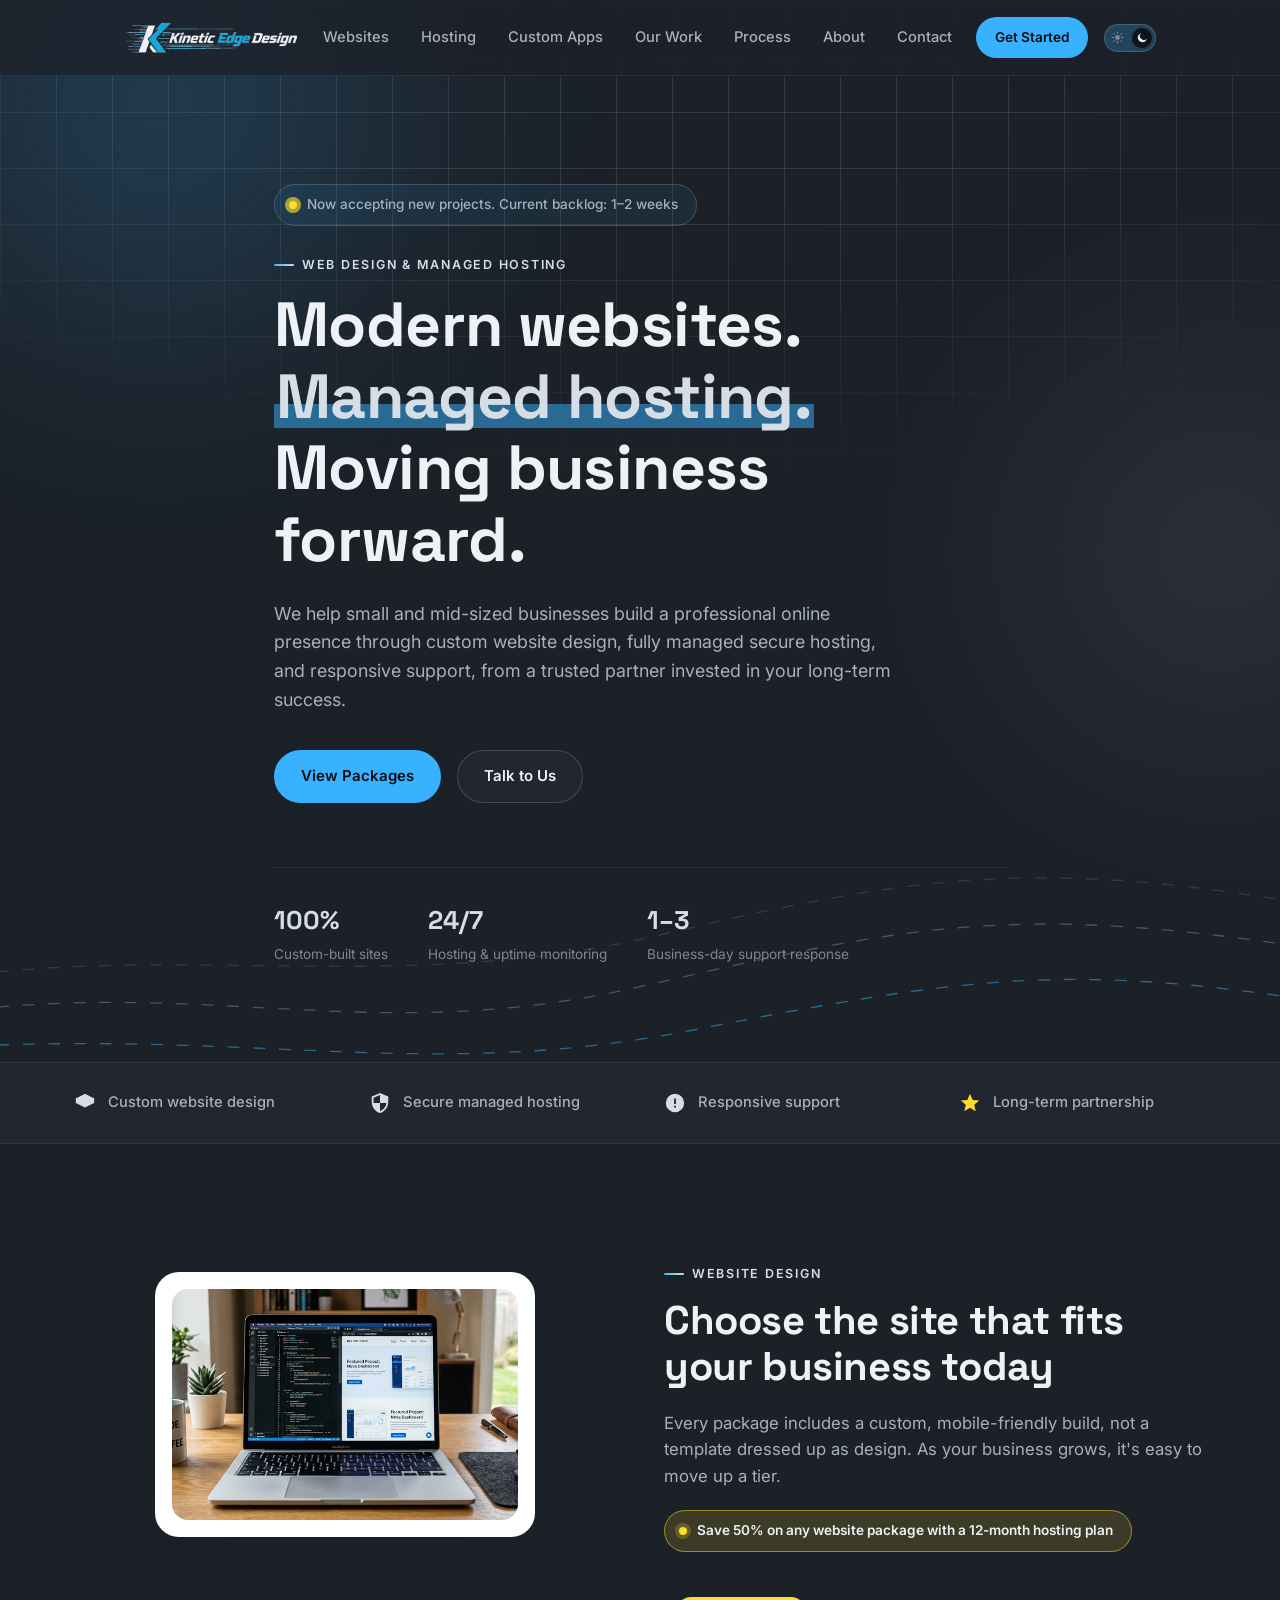
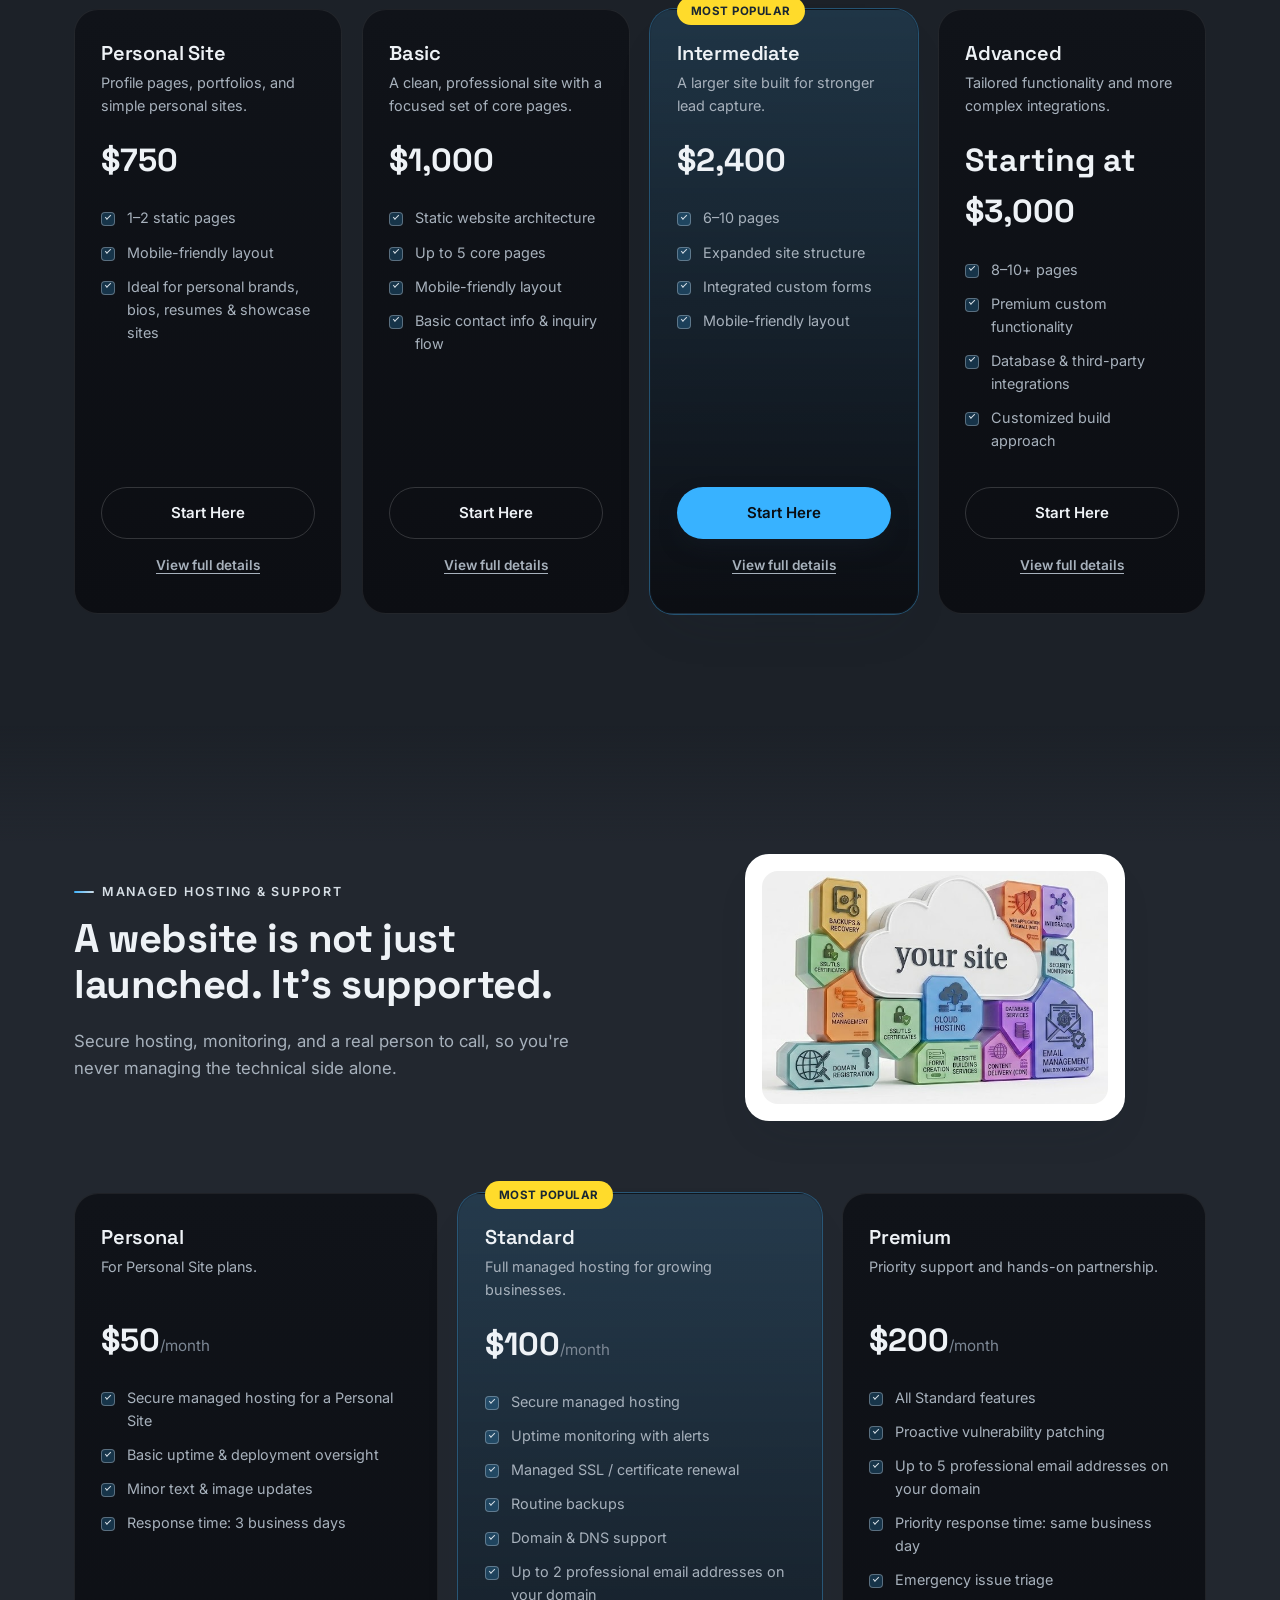
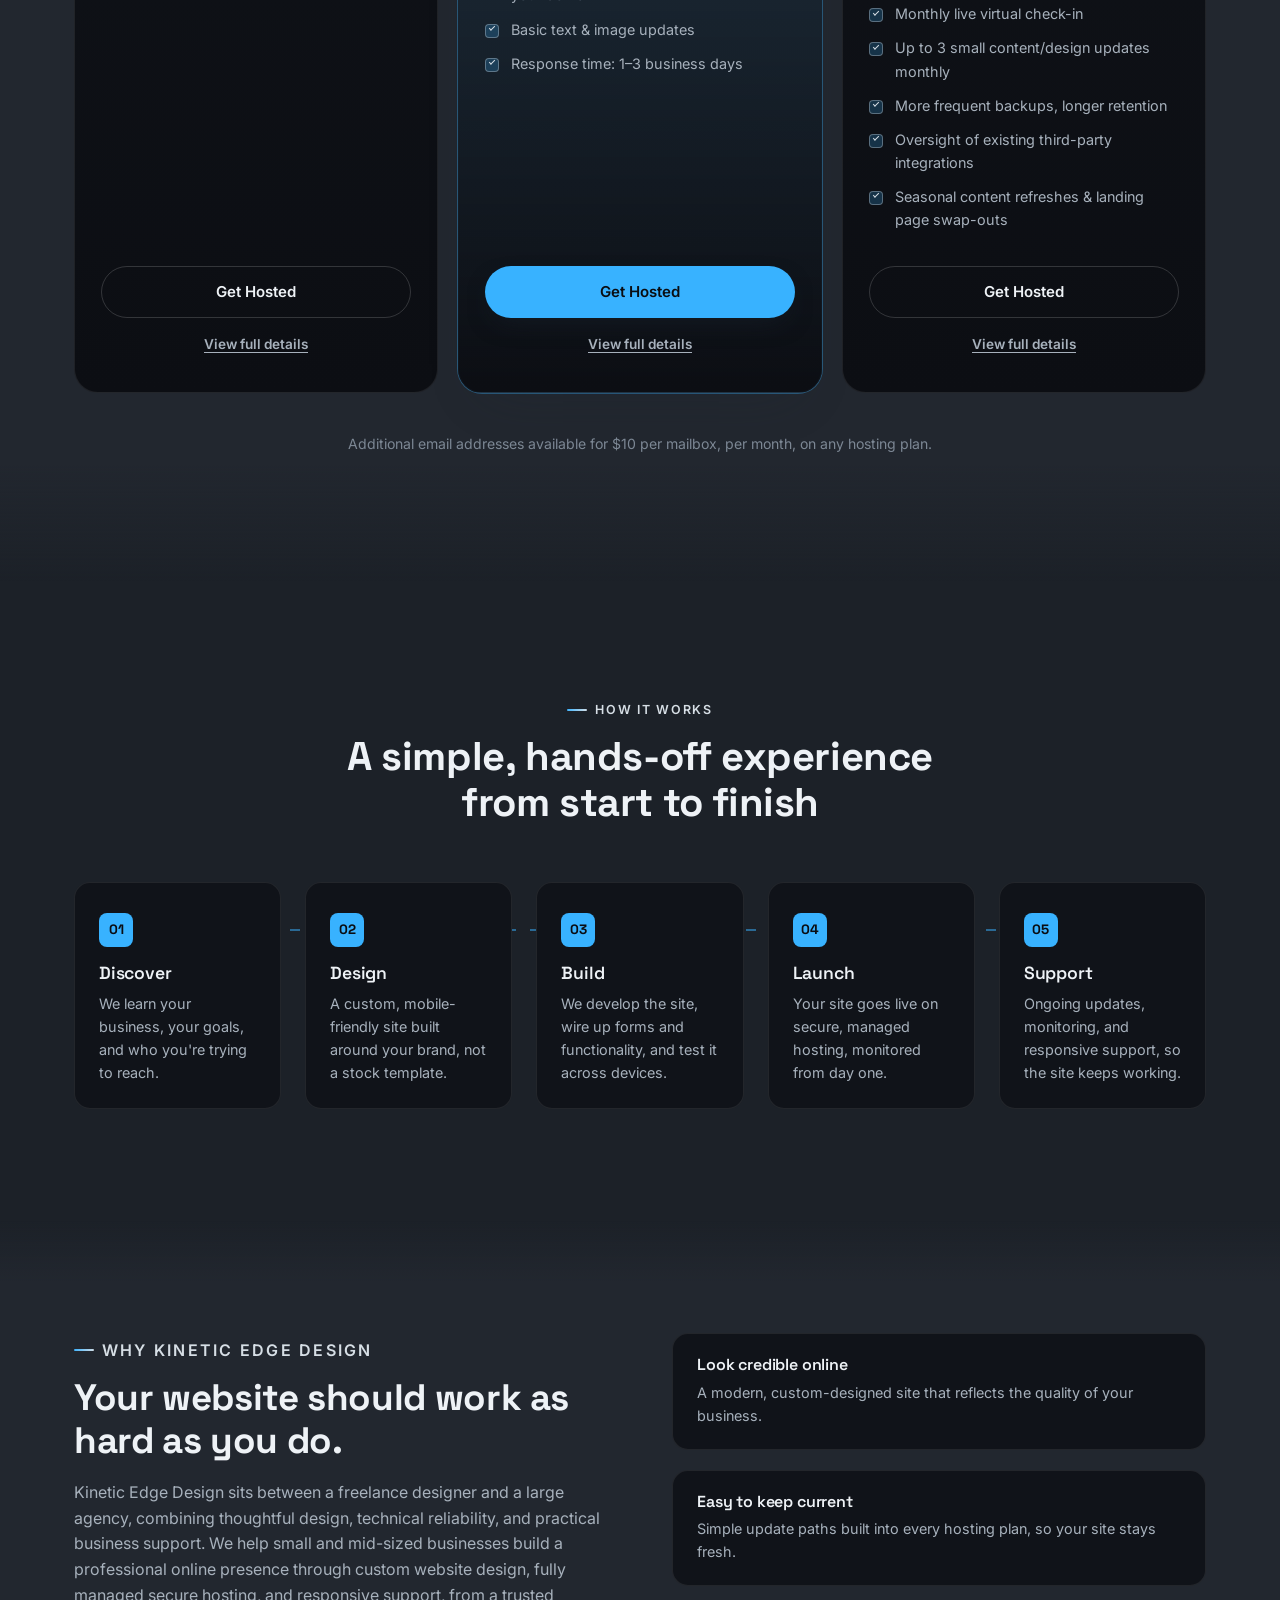
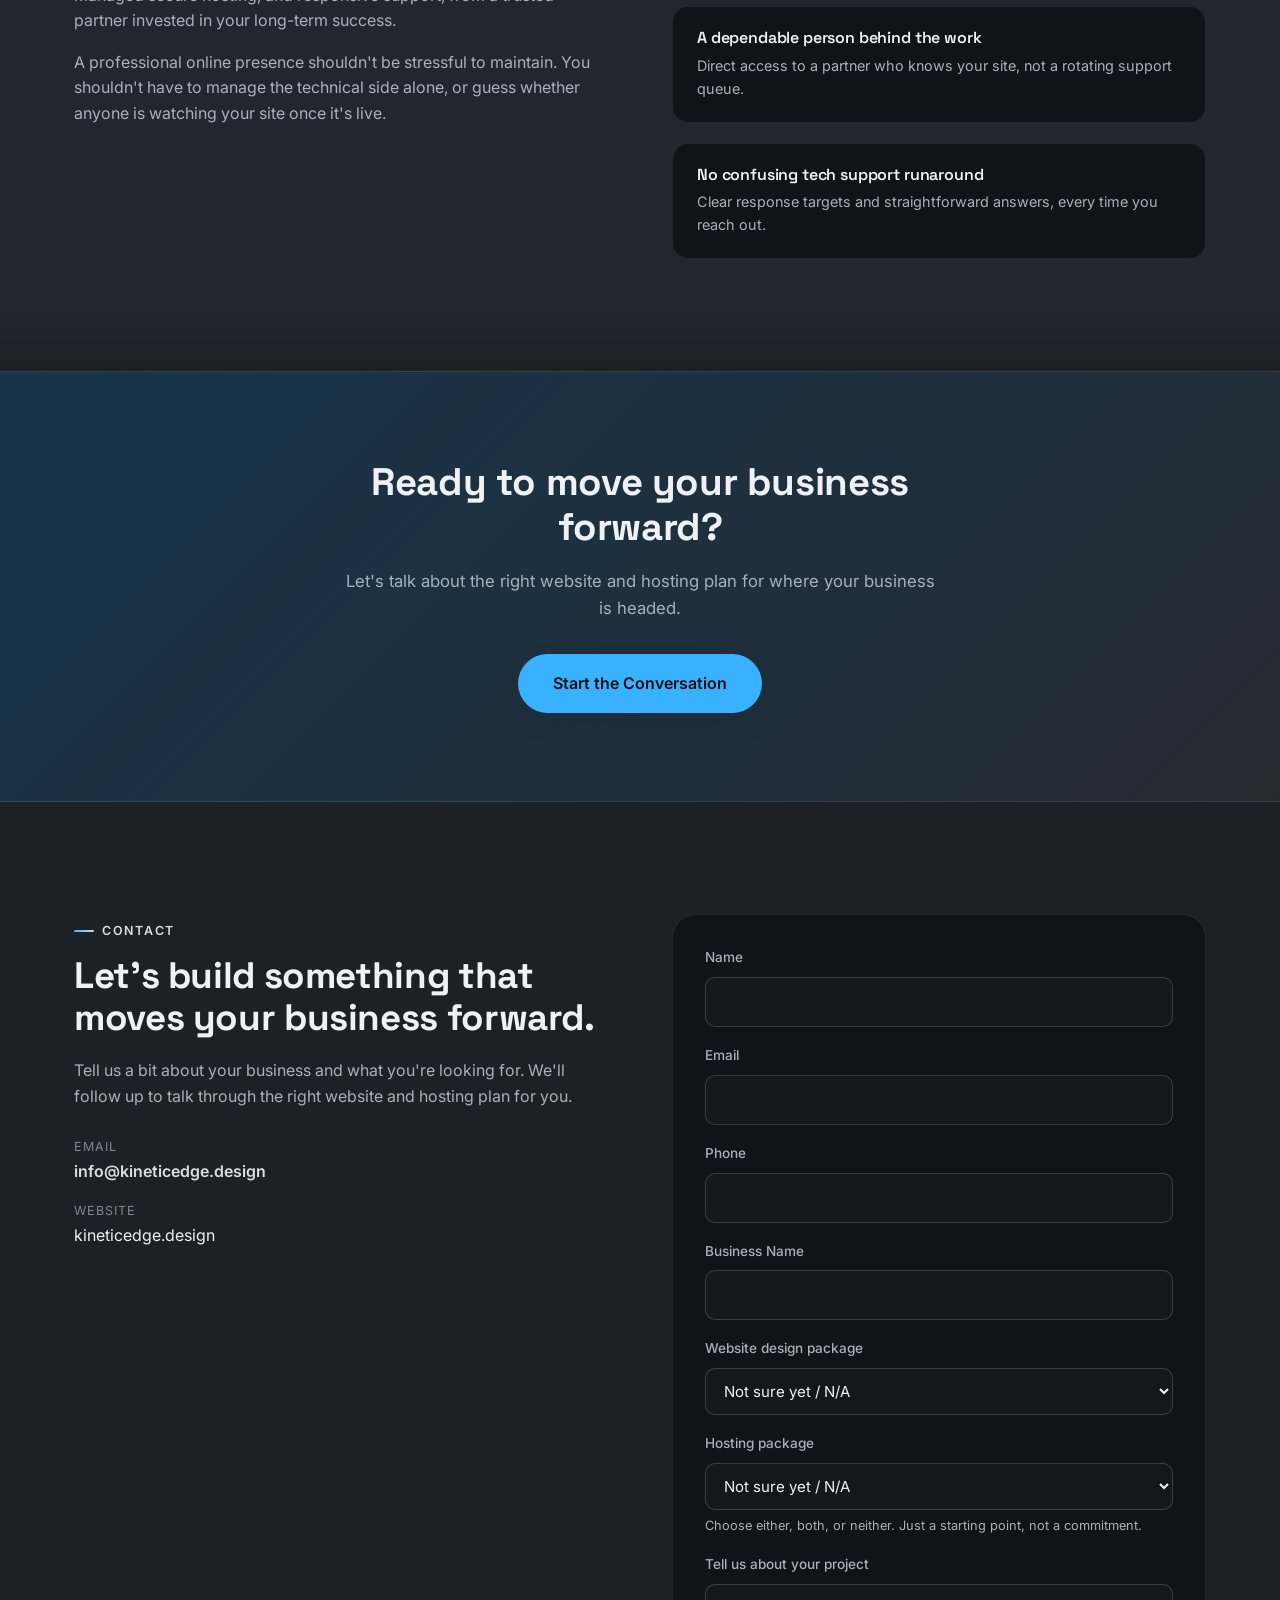
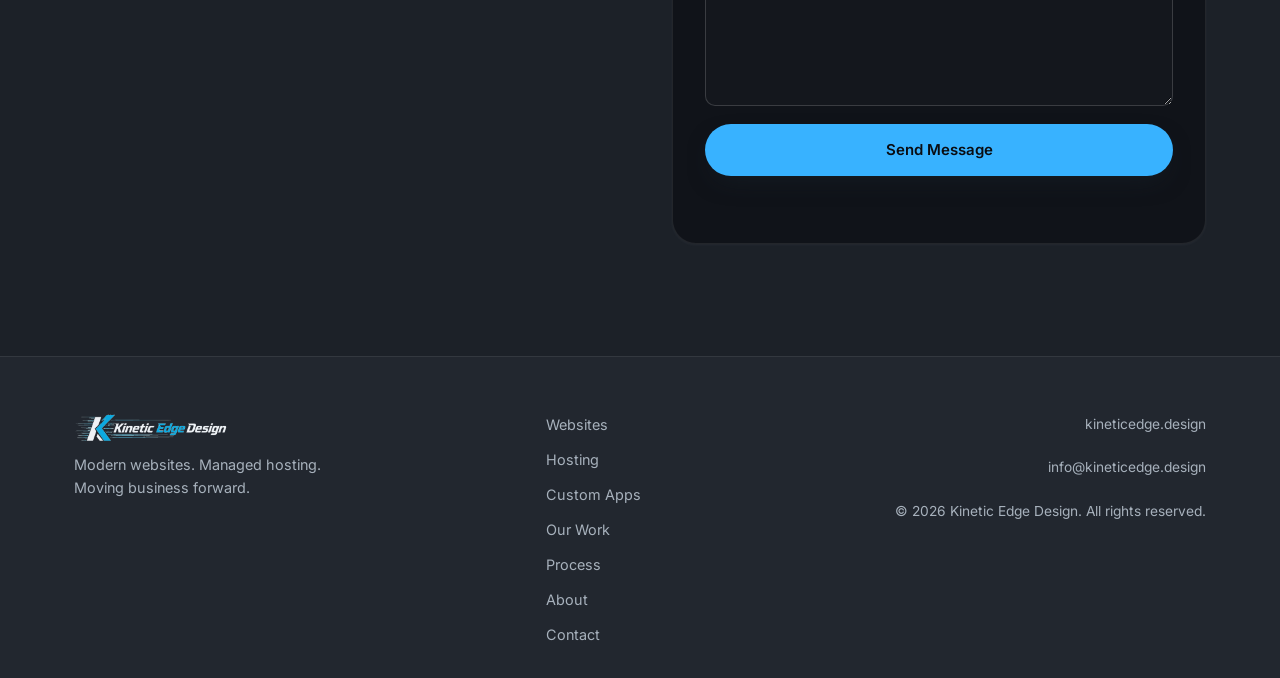
==== index.html @ 182c0e42 "Crop portfolio thumbnails to a uniform size The three site screenshots have different native aspect " ====
<!DOCTYPE html>
<html lang="en">
<head>
<meta charset="UTF-8">
<meta name="viewport" content="width=device-width, initial-scale=1.0">
<script>
  (function () {
    try {
      var stored = localStorage.getItem('theme');
      var theme = stored === 'light' || stored === 'dark' ? stored : 'dark';
      document.documentElement.setAttribute('data-theme', theme);
    } catch (e) {}
  })();
</script>
<title>Kinetic Edge Design | Modern Websites &amp; Managed Hosting</title>
<meta name="description" content="Kinetic Edge Design builds custom websites and provides fully managed secure hosting and responsive support for small and mid-sized businesses. Modern websites. Managed hosting. Moving business forward.">
<link rel="icon" type="image/png" sizes="32x32" href="assets/favicon-32.png">
<link rel="icon" type="image/png" sizes="512x512" href="assets/favicon-512.png">
<link rel="apple-touch-icon" sizes="180x180" href="assets/favicon-180.png">
<link rel="preconnect" href="https://fonts.googleapis.com">
<link rel="preconnect" href="https://fonts.gstatic.com" crossorigin>
<link href="https://fonts.googleapis.com/css2?family=Space+Grotesk:wght@500;600;700&family=Inter:wght@400;500;600;700&display=swap" rel="stylesheet">
<link rel="stylesheet" href="css/style.css?v=20260805-24">
</head>
<body>

<div class="bg-grid" aria-hidden="true"></div>
<div class="bg-glow bg-glow--one" aria-hidden="true"></div>
<div class="bg-glow bg-glow--two" aria-hidden="true"></div>

<a class="skip-link" href="#main">Skip to content</a>

<header class="site-header" id="top">
  <div class="container header-inner">
    <a href="#top" class="brand" aria-label="Kinetic Edge Design home">
      <img class="brand-logo brand-logo--light" src="assets/logo/kinetic-edge-logo-transparent.png" alt="Kinetic Edge Design" height="34">
      <img class="brand-logo brand-logo--dark" src="assets/logo/kinetic-edge-logo-dark-transparent.png" alt="Kinetic Edge Design" height="34">
    </a>

    <nav class="main-nav" id="main-nav">
      <a href="#services">Websites</a>
      <a href="#hosting">Hosting</a>
      <a href="custom-applications.html">Custom Apps</a>
      <a href="work.html">Our Work</a>
      <a href="#process">Process</a>
      <a href="#about">About</a>
      <a href="#contact">Contact</a>
    </nav>

    <div class="header-actions">
      <a href="#contact" class="btn btn--primary btn--sm">Get Started</a>
      <button class="theme-toggle" id="themeToggle" type="button" role="switch" aria-checked="true" aria-label="Switch to light mode">
        <svg class="theme-toggle__icon theme-toggle__icon--sun" viewBox="0 0 24 24" aria-hidden="true">
          <circle cx="12" cy="12" r="4.5"/>
          <path d="M12 2v3M12 19v3M4.2 4.2l2.1 2.1M17.7 17.7l2.1 2.1M2 12h3M19 12h3M4.2 19.8l2.1-2.1M17.7 6.3l2.1-2.1" stroke="currentColor" stroke-width="1.8" stroke-linecap="round" fill="none"/>
        </svg>
        <span class="theme-toggle__thumb" aria-hidden="true"></span>
        <svg class="theme-toggle__icon theme-toggle__icon--moon" viewBox="0 0 24 24" aria-hidden="true">
          <path d="M20 14.5A8.5 8.5 0 1 1 9.5 4a6.8 6.8 0 0 0 10.5 10.5Z"/>
        </svg>
      </button>
      <button class="nav-toggle" id="navToggle" aria-expanded="false" aria-controls="main-nav" aria-label="Toggle navigation menu">
        <span></span><span></span><span></span>
      </button>
    </div>
  </div>
</header>

<main id="main">

  <!-- HERO -->
  <section class="hero">
    <div class="container hero-inner">
      <!-- UPDATE PERIODICALLY: reflects current turnaround, not evergreen copy -->
      <div class="capacity-badge reveal">
        <span class="capacity-dot" aria-hidden="true"></span>
        Now accepting new projects. Current backlog: 1&ndash;2 weeks
      </div>
      <p class="eyebrow reveal">Web Design &amp; Managed Hosting</p>
      <h1 class="reveal">
        Modern websites.<br>
        <span class="text-gradient">Managed hosting.</span><br>
        Moving business forward.
      </h1>
      <p class="hero-sub reveal">
        We help small and mid-sized businesses build a professional online presence through
        custom website design, fully managed secure hosting, and responsive support,
        from a trusted partner invested in your long-term success.
      </p>
      <div class="hero-actions reveal">
        <a href="#services" class="btn btn--primary">View Packages</a>
        <a href="#contact" class="btn btn--ghost">Talk to Us</a>
      </div>

      <ul class="hero-stats reveal" aria-label="Why businesses choose Kinetic Edge Design">
        <li><span class="stat-num">100%</span><span class="stat-label">Custom-built sites</span></li>
        <li><span class="stat-num">24/7</span><span class="stat-label">Hosting &amp; uptime monitoring</span></li>
        <li><span class="stat-num">1&ndash;3</span><span class="stat-label">Business-day support response</span></li>
      </ul>
    </div>

    <svg class="hero-lines" viewBox="0 0 1200 300" preserveAspectRatio="none" aria-hidden="true">
      <path class="kinetic-path kinetic-path--a" d="M-50 220 C 200 180, 350 260, 600 190 S 950 90, 1250 150" />
      <path class="kinetic-path kinetic-path--b" d="M-50 260 C 250 240, 400 300, 650 240 S 1000 160, 1250 210" />
      <path class="kinetic-path kinetic-path--c" d="M-50 180 C 180 140, 380 200, 620 130 S 980 40, 1250 100" />
    </svg>
  </section>

  <!-- TRUST STRIP -->
  <section class="trust-strip">
    <div class="container trust-inner reveal">
      <div class="trust-item">
        <svg viewBox="0 0 24 24" aria-hidden="true"><path d="M12 2 2 7l10 5 10-5-10-5Zm0 9-10-5v6l10 5 10-5V6l-10 5Z"/></svg>
        <span>Custom website design</span>
      </div>
      <div class="trust-item">
        <svg viewBox="0 0 24 24" aria-hidden="true"><path d="M12 1 3 5v6c0 5.5 3.8 10.7 9 12 5.2-1.3 9-6.5 9-12V5l-9-4Zm0 10.9h7c-.5 4-3.1 7.6-7 8.8V12H5V6.3l7-3.1v8.7Z"/></svg>
        <span>Secure managed hosting</span>
      </div>
      <div class="trust-item">
        <svg viewBox="0 0 24 24" aria-hidden="true"><path d="M12 2a10 10 0 1 0 10 10A10 10 0 0 0 12 2Zm1 15h-2v-2h2Zm0-4h-2V7h2Z"/></svg>
        <span>Responsive support</span>
      </div>
      <div class="trust-item">
        <svg viewBox="0 0 24 24" aria-hidden="true"><path d="m12 17.3-6.2 3.7 1.6-7-5.4-4.7 7.1-.6L12 2l2.9 6.7 7.1.6-5.4 4.7 1.6 7Z"/></svg>
        <span>Long-term partnership</span>
      </div>
    </div>
  </section>

  <!-- SERVICES / WEBSITE PACKAGES -->
  <section class="section" id="services">
    <div class="container">
      <div class="design-intro">
        <figure class="design-showcase reveal">
          <button type="button" class="design-showcase__trigger" data-dialog="dialog-design-image" aria-label="View full-size image">
            <img src="assets/WebDesign.png" alt="A laptop showing a code editor and a live website preview side by side, representing custom website design and development." loading="lazy">
          </button>
        </figure>

        <div class="section-head reveal">
          <p class="eyebrow">Website Design</p>
          <h2>Choose the site that fits your business today</h2>
          <p class="section-lede">Every package includes a custom, mobile-friendly build, not a template dressed up as design. As your business grows, it's easy to move up a tier.</p>
          <div class="offer-banner">
            <span class="offer-banner-dot" aria-hidden="true"></span>
            Save 50% on any website package with a 12-month hosting plan
          </div>
        </div>
      </div>

      <dialog class="image-dialog" id="dialog-design-image">
        <button type="button" class="image-dialog__close" aria-label="Close">&times;</button>
        <img src="assets/WebDesign.png" alt="A laptop showing a code editor and a live website preview side by side, representing custom website design and development.">
      </dialog>

      <div class="pricing-grid">

        <article class="price-card reveal" data-dialog-card="dialog-personal-site">
          <div class="price-card__head">
            <h3>Personal Site</h3>
            <p class="price-card__blurb">Profile pages, portfolios, and simple personal sites.</p>
          </div>
          <p class="price"><span class="price-amount">$750</span></p>
          <ul class="feature-list">
            <li>1&ndash;2 static pages</li>
            <li>Mobile-friendly layout</li>
            <li>Ideal for personal brands, bios, resumes &amp; showcase sites</li>
          </ul>
          <button type="button" class="btn btn--outline" data-dialog="dialog-contact">Start Here</button>
          <button type="button" class="price-card__details" data-dialog="dialog-personal-site">View full details</button>
        </article>

        <article class="price-card reveal" data-dialog-card="dialog-basic">
          <div class="price-card__head">
            <h3>Basic</h3>
            <p class="price-card__blurb">A clean, professional site with a focused set of core pages.</p>
          </div>
          <p class="price"><span class="price-amount">$1,000</span></p>
          <ul class="feature-list">
            <li>Static website architecture</li>
            <li>Up to 5 core pages</li>
            <li>Mobile-friendly layout</li>
            <li>Basic contact info &amp; inquiry flow</li>
          </ul>
          <button type="button" class="btn btn--outline" data-dialog="dialog-contact">Start Here</button>
          <button type="button" class="price-card__details" data-dialog="dialog-basic">View full details</button>
        </article>

        <article class="price-card price-card--featured reveal" data-dialog-card="dialog-intermediate">
          <p class="price-card__tag">Most Popular</p>
          <div class="price-card__head">
            <h3>Intermediate</h3>
            <p class="price-card__blurb">A larger site built for stronger lead capture.</p>
          </div>
          <p class="price"><span class="price-amount">$2,400</span></p>
          <ul class="feature-list">
            <li>6&ndash;10 pages</li>
            <li>Expanded site structure</li>
            <li>Integrated custom forms</li>
            <li>Mobile-friendly layout</li>
          </ul>
          <button type="button" class="btn btn--primary" data-dialog="dialog-contact">Start Here</button>
          <button type="button" class="price-card__details" data-dialog="dialog-intermediate">View full details</button>
        </article>

        <article class="price-card reveal" data-dialog-card="dialog-advanced">
          <div class="price-card__head">
            <h3>Advanced</h3>
            <p class="price-card__blurb">Tailored functionality and more complex integrations.</p>
          </div>
          <p class="price"><span class="price-amount">Starting at $3,000</span></p>
          <ul class="feature-list">
            <li>8&ndash;10+ pages</li>
            <li>Premium custom functionality</li>
            <li>Database &amp; third-party integrations</li>
            <li>Customized build approach</li>
          </ul>
          <button type="button" class="btn btn--outline" data-dialog="dialog-contact">Start Here</button>
          <button type="button" class="price-card__details" data-dialog="dialog-advanced">View full details</button>
        </article>

      </div>
    </div>

    <dialog class="package-dialog" id="dialog-personal-site">
      <button type="button" class="package-dialog__close" aria-label="Close">&times;</button>
      <p class="eyebrow">Website Design</p>
      <h3>Personal Site</h3>
      <p class="price"><span class="price-amount">$750</span></p>
      <p class="package-dialog__desc">Best for profile pages, portfolio pages, and simple personal websites that only need a compact web presence.</p>
      <ul class="feature-list">
        <li>1&ndash;2 static pages</li>
        <li>Mobile-friendly layout</li>
        <li>Ideal for personal brands, bios, resumes &amp; showcase sites</li>
        <li>Mobile-first layout, tested across phone, tablet &amp; desktop</li>
      </ul>
      <p class="package-dialog__note">Pairs with the <a href="#hosting">Personal hosting</a> plan.</p>
      <button type="button" class="btn btn--primary btn--full" data-dialog="dialog-contact">Start Here</button>
    </dialog>

    <dialog class="package-dialog" id="dialog-basic">
      <button type="button" class="package-dialog__close" aria-label="Close">&times;</button>
      <p class="eyebrow">Website Design</p>
      <h3>Basic</h3>
      <p class="price"><span class="price-amount">$1,000</span></p>
      <p class="package-dialog__desc">Best for small businesses that need a clean, professional website with a focused set of core pages.</p>
      <ul class="feature-list">
        <li>Static website architecture</li>
        <li>Up to 5 core pages</li>
        <li>Mobile-friendly layout</li>
        <li>Basic contact info &amp; inquiry flow</li>
        <li>Optimized images for fast load times</li>
        <li>Basic on-page SEO setup (page titles &amp; descriptions)</li>
      </ul>
      <button type="button" class="btn btn--primary btn--full" data-dialog="dialog-contact">Start Here</button>
    </dialog>

    <dialog class="package-dialog" id="dialog-intermediate">
      <button type="button" class="package-dialog__close" aria-label="Close">&times;</button>
      <p class="eyebrow">Website Design</p>
      <h3>Intermediate <span class="package-dialog__tag">Most Popular</span></h3>
      <p class="price"><span class="price-amount">$2,400</span></p>
      <p class="package-dialog__desc">Best for businesses that need a larger site with stronger lead capture and more room to explain services.</p>
      <p class="package-dialog__extra-label">Everything in Basic, plus</p>
      <ul class="feature-list">
        <li>6&ndash;10 pages</li>
        <li>Expanded site structure</li>
        <li>Integrated custom forms</li>
        <li>Mobile-friendly layout</li>
        <li>Content structure planned to support future growth</li>
        <li>Multiple custom forms across the site (contact, quotes, sign-ups)</li>
        <li>On-page SEO across every page, not just the homepage</li>
        <li>Optimized images &amp; fast-loading pages throughout</li>
        <li>Basic brand guideline (colors, fonts &amp; logo usage)</li>
      </ul>
      <p class="package-dialog__note">Recommended: pair with <a href="#hosting">Premium hosting</a> for priority support and hands-on care as your site grows.</p>
      <button type="button" class="btn btn--primary btn--full" data-dialog="dialog-contact">Start Here</button>
    </dialog>

    <dialog class="package-dialog" id="dialog-advanced">
      <button type="button" class="package-dialog__close" aria-label="Close">&times;</button>
      <p class="eyebrow">Website Design</p>
      <h3>Advanced</h3>
      <p class="price"><span class="price-amount">Starting at $3,000</span></p>
      <p class="package-dialog__desc">Best for businesses that need more tailored functionality or more complex integrations.</p>
      <p class="package-dialog__extra-label">Everything in Intermediate, plus</p>
      <ul class="feature-list">
        <li>8&ndash;10+ pages</li>
        <li>Premium custom functionality</li>
        <li>Database &amp; third-party integrations</li>
        <li>Customized build approach</li>
        <li>Custom database-backed features (listings, bookings, member areas &amp; similar)</li>
        <li>Integrations with the third-party tools you already rely on (payments, CRM, booking &amp; more)</li>
        <li>Architecture built to scale as your needs grow</li>
        <li>Closer collaboration throughout the build for more complex requirements</li>
        <li>Comprehensive brand guideline (voice &amp; tone, extended palette, imagery style, usage examples)</li>
      </ul>
      <p class="package-dialog__note">Recommended: builds with custom integrations are best supported by <a href="#hosting">Premium hosting</a>, which includes ongoing oversight of your third-party integrations.</p>
      <p class="package-dialog__note">Looking for an internal tool, client portal, or workflow system rather than a website? See <a href="custom-applications.html">Custom Applications</a> instead.</p>
      <button type="button" class="btn btn--primary btn--full" data-dialog="dialog-contact">Start Here</button>
    </dialog>
  </section>

  <!-- HOSTING / SUPPORT -->
  <section class="section section--alt" id="hosting">
    <div class="container">
      <div class="hosting-intro">
        <div class="section-head reveal">
          <p class="eyebrow">Managed Hosting &amp; Support</p>
          <h2>A website is not just launched. It's supported.</h2>
          <p class="section-lede">Secure hosting, monitoring, and a real person to call, so you're never managing the technical side alone.</p>
        </div>

        <figure class="hosting-showcase reveal">
          <button type="button" class="hosting-showcase__trigger" data-dialog="dialog-hosting-image" aria-label="View full-size image">
            <img src="assets/HostingServices.png" alt="Your site, hosted at the center, surrounded by everything we manage behind the scenes: backups &amp; recovery, SSL/TLS certificates, DNS management, domain registration, form creation, website building services, content delivery (CDN), database services, cloud hosting, web application firewall, API integration, security monitoring, and email management." loading="lazy">
          </button>
        </figure>
      </div>

      <dialog class="image-dialog" id="dialog-hosting-image">
        <button type="button" class="image-dialog__close" aria-label="Close">&times;</button>
        <img src="assets/HostingServices.png" alt="Your site, hosted at the center, surrounded by everything we manage behind the scenes: backups &amp; recovery, SSL/TLS certificates, DNS management, domain registration, form creation, website building services, content delivery (CDN), database services, cloud hosting, web application firewall, API integration, security monitoring, and email management.">
      </dialog>

      <div class="pricing-grid pricing-grid--three">

        <article class="price-card reveal" data-dialog-card="dialog-hosting-personal">
          <div class="price-card__head">
            <h3>Personal</h3>
            <p class="price-card__blurb">For Personal Site plans.</p>
          </div>
          <p class="price"><span class="price-amount">$50</span><span class="price-period">/month</span></p>
          <ul class="feature-list">
            <li>Secure managed hosting for a Personal Site</li>
            <li>Basic uptime &amp; deployment oversight</li>
            <li>Minor text &amp; image updates</li>
            <li>Response time: 3 business days</li>
          </ul>
          <button type="button" class="btn btn--outline" data-dialog="dialog-contact">Get Hosted</button>
          <button type="button" class="price-card__details" data-dialog="dialog-hosting-personal">View full details</button>
        </article>

        <article class="price-card price-card--featured reveal" data-dialog-card="dialog-hosting-standard">
          <p class="price-card__tag">Most Popular</p>
          <div class="price-card__head">
            <h3>Standard</h3>
            <p class="price-card__blurb">Full managed hosting for growing businesses.</p>
          </div>
          <p class="price"><span class="price-amount">$100</span><span class="price-period">/month</span></p>
          <ul class="feature-list">
            <li>Secure managed hosting</li>
            <li>Uptime monitoring with alerts</li>
            <li>Managed SSL / certificate renewal</li>
            <li>Routine backups</li>
            <li>Domain &amp; DNS support</li>
            <li>Up to 2 professional email addresses on your domain</li>
            <li>Basic text &amp; image updates</li>
            <li>Response time: 1&ndash;3 business days</li>
          </ul>
          <button type="button" class="btn btn--primary" data-dialog="dialog-contact">Get Hosted</button>
          <button type="button" class="price-card__details" data-dialog="dialog-hosting-standard">View full details</button>
        </article>

        <article class="price-card reveal" data-dialog-card="dialog-hosting-premium">
          <div class="price-card__head">
            <h3>Premium</h3>
            <p class="price-card__blurb">Priority support and hands-on partnership.</p>
          </div>
          <p class="price"><span class="price-amount">$200</span><span class="price-period">/month</span></p>
          <ul class="feature-list">
            <li>All Standard features</li>
            <li>Proactive vulnerability patching</li>
            <li>Up to 5 professional email addresses on your domain</li>
            <li>Priority response time: same business day</li>
            <li>Emergency issue triage</li>
            <li>Monthly live virtual check-in</li>
            <li>Up to 3 small content/design updates monthly</li>
            <li>More frequent backups, longer retention</li>
            <li>Oversight of existing third-party integrations</li>
            <li>Seasonal content refreshes &amp; landing page swap-outs</li>
          </ul>
          <button type="button" class="btn btn--outline" data-dialog="dialog-contact">Get Hosted</button>
          <button type="button" class="price-card__details" data-dialog="dialog-hosting-premium">View full details</button>
        </article>

      </div>

      <p class="pricing-footnote reveal">Additional email addresses available for $10 per mailbox, per month, on any hosting plan.</p>
    </div>

    <dialog class="package-dialog" id="dialog-hosting-personal">
      <button type="button" class="package-dialog__close" aria-label="Close">&times;</button>
      <p class="eyebrow">Managed Hosting</p>
      <h3>Personal</h3>
      <p class="price"><span class="price-amount">$50</span><span class="price-period">/month</span></p>
      <p class="package-dialog__desc">Best for owners of a Personal Site plan who want hosting handled quietly in the background.</p>
      <ul class="feature-list">
        <li>Secure managed hosting for a Personal Site</li>
        <li>Basic uptime &amp; deployment oversight</li>
        <li>Minor text &amp; image updates</li>
        <li>Response time: 3 business days</li>
        <li>A direct point of contact instead of ticket queues or chatbots</li>
        <li>Straightforward, hands-off hosting with nothing for you to maintain</li>
      </ul>
      <button type="button" class="btn btn--primary btn--full" data-dialog="dialog-contact">Get Hosted</button>
    </dialog>

    <dialog class="package-dialog" id="dialog-hosting-standard">
      <button type="button" class="package-dialog__close" aria-label="Close">&times;</button>
      <p class="eyebrow">Managed Hosting</p>
      <h3>Standard <span class="package-dialog__tag">Most Popular</span></h3>
      <p class="price"><span class="price-amount">$100</span><span class="price-period">/month</span></p>
      <p class="package-dialog__desc">Best for growing businesses that want full hosting, monitoring, and day-to-day technical care handled for them.</p>
      <p class="package-dialog__extra-label">Everything in Personal, plus</p>
      <ul class="feature-list">
        <li>Secure managed hosting</li>
        <li>Uptime monitoring with alerts</li>
        <li>Managed SSL / certificate renewal</li>
        <li>Routine backups</li>
        <li>Domain &amp; DNS support</li>
        <li>Up to 2 professional email addresses on your domain</li>
        <li>Basic text &amp; image updates</li>
        <li>Quarterly live check-in</li>
        <li>Response time: 1&ndash;3 business days</li>
        <li>Proactive monitoring that catches problems before they affect visitors</li>
        <li>A dependable partner who already knows your site when you reach out</li>
      </ul>
      <p class="package-dialog__note">Additional email addresses available for $10 per mailbox, per month.</p>
      <button type="button" class="btn btn--primary btn--full" data-dialog="dialog-contact">Get Hosted</button>
    </dialog>

    <dialog class="package-dialog" id="dialog-hosting-premium">
      <button type="button" class="package-dialog__close" aria-label="Close">&times;</button>
      <p class="eyebrow">Managed Hosting</p>
      <h3>Premium</h3>
      <p class="price"><span class="price-amount">$200</span><span class="price-period">/month</span></p>
      <p class="package-dialog__desc">Best for businesses that want a hands-on partner: priority response, proactive care, and a standing monthly check-in.</p>
      <p class="package-dialog__extra-label">Everything in Standard, plus</p>
      <ul class="feature-list">
        <li>Proactive vulnerability patching</li>
        <li>Uptime monitoring with notifications</li>
        <li>Up to 5 professional email addresses on your domain</li>
        <li>Priority response time: same business day</li>
        <li>Emergency issue triage</li>
        <li>Monthly live virtual check-in</li>
        <li>Up to 3 small content/design updates monthly</li>
        <li>More frequent backups, longer retention</li>
        <li>Oversight of existing third-party integrations</li>
        <li>Seasonal content refreshes &amp; landing page swap-outs</li>
        <li>A strategic partner, not just a support ticket. Your monthly check-in is a real conversation about what's next</li>
        <li>First access to new features &amp; improvements as they roll out</li>
        <li>Top-priority handling whenever something needs attention</li>
      </ul>
      <p class="package-dialog__note">The recommended fit for Intermediate &amp; Advanced website builds, especially with the 50%-off design discount, since those sites benefit most from Premium's priority support and integration oversight.</p>
      <p class="package-dialog__note">Additional email addresses available for $10 per mailbox, per month.</p>
      <button type="button" class="btn btn--primary btn--full" data-dialog="dialog-contact">Get Hosted</button>
    </dialog>
  </section>

  <!-- PROCESS -->
  <section class="section" id="process">
    <div class="container">
      <div class="section-head reveal">
        <p class="eyebrow">How It Works</p>
        <h2>A simple, hands-off experience from start to finish</h2>
      </div>

      <ol class="process-grid">
        <li class="process-step reveal">
          <span class="process-num">01</span>
          <h3>Discover</h3>
          <p>We learn your business, your goals, and who you're trying to reach.</p>
        </li>
        <li class="process-step reveal">
          <span class="process-num">02</span>
          <h3>Design</h3>
          <p>A custom, mobile-friendly site built around your brand, not a stock template.</p>
        </li>
        <li class="process-step reveal">
          <span class="process-num">03</span>
          <h3>Build</h3>
          <p>We develop the site, wire up forms and functionality, and test it across devices.</p>
        </li>
        <li class="process-step reveal">
          <span class="process-num">04</span>
          <h3>Launch</h3>
          <p>Your site goes live on secure, managed hosting, monitored from day one.</p>
        </li>
        <li class="process-step reveal">
          <span class="process-num">05</span>
          <h3>Support</h3>
          <p>Ongoing updates, monitoring, and responsive support, so the site keeps working.</p>
        </li>
      </ol>
    </div>
  </section>

  <!-- ABOUT -->
  <section class="section section--alt" id="about">
    <div class="container about-grid">
      <div class="about-copy reveal">
        <p class="eyebrow">Why Kinetic Edge Design</p>
        <h2>Your website should work as hard as you do.</h2>
        <p>
          Kinetic Edge Design sits between a freelance designer and a large agency,
          combining thoughtful design, technical reliability, and practical business
          support. We help small and mid-sized businesses build a professional online
          presence through custom website design, fully managed secure hosting, and
          responsive support, from a trusted partner invested in your long-term success.
        </p>
        <p>
          A professional online presence shouldn't be stressful to maintain. You
          shouldn't have to manage the technical side alone, or guess whether anyone
          is watching your site once it's live.
        </p>
      </div>

      <div class="about-list reveal">
        <div class="about-item">
          <h4>Look credible online</h4>
          <p>A modern, custom-designed site that reflects the quality of your business.</p>
        </div>
        <div class="about-item">
          <h4>Easy to keep current</h4>
          <p>Simple update paths built into every hosting plan, so your site stays fresh.</p>
        </div>
        <div class="about-item">
          <h4>A dependable person behind the work</h4>
          <p>Direct access to a partner who knows your site, not a rotating support queue.</p>
        </div>
        <div class="about-item">
          <h4>No confusing tech support runaround</h4>
          <p>Clear response targets and straightforward answers, every time you reach out.</p>
        </div>
      </div>
    </div>
  </section>

  <!-- CTA BANNER -->
  <section class="cta-banner">
    <div class="container cta-banner__inner reveal">
      <h2>Ready to move your business forward?</h2>
      <p>Let's talk about the right website and hosting plan for where your business is headed.</p>
      <a href="#contact" class="btn btn--primary btn--lg">Start the Conversation</a>
    </div>
  </section>

  <!-- CONTACT -->
  <section class="section" id="contact">
    <div class="container contact-grid">
      <div class="contact-copy reveal">
        <p class="eyebrow">Contact</p>
        <h2>Let's build something that moves your business forward.</h2>
        <p>Tell us a bit about your business and what you're looking for. We'll follow up to talk through the right website and hosting plan for you.</p>

        <ul class="contact-details">
          <li>
            <span class="contact-label">Email</span>
            <a href="mailto:info@kineticedge.design">info@kineticedge.design</a>
          </li>
          <li>
            <span class="contact-label">Website</span>
            <span>kineticedge.design</span>
          </li>
        </ul>
      </div>

      <form class="contact-form reveal" id="contactForm" action="https://formspree.io/f/mrenwkqw" method="post">
        <div class="form-row">
          <label for="name">Name</label>
          <input type="text" id="name" name="name" required autocomplete="name">
        </div>
        <div class="form-row">
          <label for="email">Email</label>
          <input type="email" id="email" name="email" required autocomplete="email">
        </div>
        <div class="form-row">
          <label for="phone">Phone</label>
          <input type="tel" id="phone" name="phone" autocomplete="tel">
        </div>
        <div class="form-row">
          <label for="business">Business Name</label>
          <input type="text" id="business" name="business" autocomplete="organization">
        </div>
        <div class="form-row">
          <label for="design-package">Website design package</label>
          <select id="design-package" name="design_package">
            <option value="">Not sure yet / N/A</option>
            <option value="Personal Site" data-package-id="dialog-personal-site">Personal Site</option>
            <option value="Basic" data-package-id="dialog-basic">Basic</option>
            <option value="Intermediate" data-package-id="dialog-intermediate">Intermediate</option>
            <option value="Advanced" data-package-id="dialog-advanced">Advanced</option>
          </select>
        </div>
        <div class="form-row">
          <label for="hosting-package">Hosting package</label>
          <select id="hosting-package" name="hosting_package">
            <option value="">Not sure yet / N/A</option>
            <option value="Personal" data-package-id="dialog-hosting-personal">Personal</option>
            <option value="Standard" data-package-id="dialog-hosting-standard">Standard</option>
            <option value="Premium" data-package-id="dialog-hosting-premium">Premium</option>
          </select>
          <p class="form-hint">Choose either, both, or neither. Just a starting point, not a commitment.</p>
        </div>
        <div class="form-row">
          <label for="message">Tell us about your project</label>
          <textarea id="message" name="message" rows="4"></textarea>
        </div>
        <input type="hidden" name="_subject" value="New inquiry from kineticedge.design">
        <input type="text" name="_gotcha" class="form-honeypot" tabindex="-1" autocomplete="off" aria-hidden="true">
        <button type="submit" class="btn btn--primary btn--full">Send Message</button>
        <p class="form-status" role="status" aria-live="polite"></p>
      </form>
    </div>
  </section>

  <dialog class="package-dialog contact-dialog" id="dialog-contact">
    <button type="button" class="package-dialog__close" aria-label="Close">&times;</button>
    <p class="eyebrow">Contact</p>
    <h3>Let's talk about your project</h3>
    <div class="contact-dialog__body"></div>
  </dialog>

</main>

<footer class="site-footer">
  <div class="container footer-inner">
    <div class="footer-brand">
      <img class="brand-logo brand-logo--light" src="assets/logo/kinetic-edge-logo-transparent.png" alt="Kinetic Edge Design" height="30">
      <img class="brand-logo brand-logo--dark" src="assets/logo/kinetic-edge-logo-dark-transparent.png" alt="Kinetic Edge Design" height="30">
      <p>Modern websites. Managed hosting. Moving business forward.</p>
    </div>

    <nav class="footer-nav" aria-label="Footer">
      <a href="#services">Websites</a>
      <a href="#hosting">Hosting</a>
      <a href="custom-applications.html">Custom Apps</a>
      <a href="work.html">Our Work</a>
      <a href="#process">Process</a>
      <a href="#about">About</a>
      <a href="#contact">Contact</a>
    </nav>

    <div class="footer-meta">
      <p>kineticedge.design</p>
      <p>info@kineticedge.design</p>
      <p>&copy; <span id="year"></span> Kinetic Edge Design. All rights reserved.</p>
    </div>
  </div>
</footer>

<script src="js/main.js?v=20260805-10"></script>
</body>
</html>
---- css/style.css ----
/* ============================================================
   Kinetic Edge Design — stylesheet
   ============================================================ */

:root {
  --bg: #ffffff;
  --bg-alt: #f1f6ff;
  --surface: #ffffff;
  --surface-2: #f4f8ff;

  /* Raw channel values so component rules can vary opacity while still
     flipping automatically with the theme (see the dark-mode blocks
     below). --shadow-rgb and --scrim intentionally stay constant across
     themes — cast shadows and modal scrims should stay dark regardless
     of page theme. */
  --navy-rgb: 26, 39, 50;
  --blue-rgb: 0, 156, 254;
  --yellow-rgb: 255, 219, 43;
  --shadow-rgb: 26, 39, 50;

  --border: rgba(var(--navy-rgb), 0.10);
  --border-strong: rgba(var(--navy-rgb), 0.22);

  --text: #1a2732;
  --text-muted: #4b5563;
  --text-faint: #78828e;

  --blue: rgb(var(--blue-rgb));
  --navy: rgb(var(--navy-rgb));
  --yellow: rgb(var(--yellow-rgb));
  --on-accent: #1a2732; /* always-dark text on yellow/light chips, in both themes */
  --scrim: rgba(10, 13, 18, 0.5);

  --header-bg: rgba(255, 255, 255, 0.78);
  --mobile-nav-bg: rgba(255, 255, 255, 0.98);

  --btn-primary-bg: var(--navy);
  --btn-primary-bg-hover: #2e4256;
  --btn-primary-text: #ffffff;

  --gradient: linear-gradient(135deg, var(--blue), var(--navy));

  --radius-sm: 10px;
  --radius-md: 16px;
  --radius-lg: 24px;

  --shadow-glow: 0 0 0 1px rgba(var(--shadow-rgb), 0.06), 0 20px 45px -20px rgba(var(--shadow-rgb), 0.20);

  --container-w: 1180px;
  --header-h: 76px;

  --ease: cubic-bezier(.16,.84,.44,1);
}

@media (prefers-color-scheme: dark) {
  :root:not([data-theme="light"]) {
    --bg: #1c2128;
    --bg-alt: #22272f;
    --surface: #101319;
    --surface-2: #0c0e13;

    --navy-rgb: 214, 222, 229;
    --blue-rgb: 56, 178, 255;

    --border: rgba(255, 255, 255, 0.08);
    --border-strong: rgba(255, 255, 255, 0.16);

    --text: #eef2f6;
    --text-muted: #a7b1bc;
    --text-faint: #7c8794;

    --header-bg: rgba(28, 33, 40, 0.75);
    --mobile-nav-bg: rgba(28, 33, 40, 0.97);

    --btn-primary-bg: var(--blue);
    --btn-primary-bg-hover: #5cc4ff;
    --btn-primary-text: #0a0d12;
    color-scheme: dark;
  }
}

:root[data-theme="dark"] {
  --bg: #1c2128;
  --bg-alt: #22272f;
  --surface: #101319;
  --surface-2: #0c0e13;

  --navy-rgb: 214, 222, 229;
  --blue-rgb: 56, 178, 255;

  --border: rgba(255, 255, 255, 0.08);
  --border-strong: rgba(255, 255, 255, 0.16);

  --text: #eef2f6;
  --text-muted: #a7b1bc;
  --text-faint: #7c8794;

  --header-bg: rgba(28, 33, 40, 0.75);
  --mobile-nav-bg: rgba(28, 33, 40, 0.97);

  --btn-primary-bg: var(--blue);
  --btn-primary-bg-hover: #5cc4ff;
  --btn-primary-text: #0a0d12;

  color-scheme: dark;
}

:root[data-theme="light"] {
  --bg: #ffffff;
  --bg-alt: #f1f6ff;
  --surface: #ffffff;
  --surface-2: #f4f8ff;

  --navy-rgb: 26, 39, 50;
  --blue-rgb: 0, 156, 254;

  --border: rgba(26, 39, 50, 0.10);
  --border-strong: rgba(26, 39, 50, 0.22);

  --text: #1a2732;
  --text-muted: #4b5563;
  --text-faint: #78828e;

  --header-bg: rgba(255, 255, 255, 0.78);
  --mobile-nav-bg: rgba(255, 255, 255, 0.98);

  --btn-primary-bg: var(--navy);
  --btn-primary-bg-hover: #2e4256;
  --btn-primary-text: #ffffff;

  color-scheme: light;
}

* , *::before, *::after { box-sizing: border-box; }

html {
  scroll-behavior: smooth;
  scroll-padding-top: calc(var(--header-h) + 16px);
}

body {
  margin: 0;
  background: var(--bg);
  color: var(--text);
  font-family: 'Inter', -apple-system, BlinkMacSystemFont, 'Segoe UI', sans-serif;
  font-size: 16px;
  line-height: 1.6;
  -webkit-font-smoothing: antialiased;
  overflow-x: hidden;
}

h1, h2, h3, h4 {
  font-family: 'Space Grotesk', 'Inter', sans-serif;
  font-weight: 600;
  line-height: 1.15;
  margin: 0 0 0.5em;
  letter-spacing: -0.01em;
}

/* Bold italic lean on the primary display headings, echoing the
   logo's slanted wordmark. Kept off h3/h4 so smaller UI text (card
   titles, labels) stays upright and easy to scan. */
h1, h2 {
  font-weight: 700;
  font-style: oblique 8deg;
}

p { margin: 0 0 1em; color: var(--text-muted); }
a { color: inherit; text-decoration: none; }
ul, ol { margin: 0; padding: 0; list-style: none; }
img, svg { display: block; max-width: 100%; }
button { font: inherit; cursor: pointer; }

.container {
  max-width: var(--container-w);
  margin: 0 auto;
  padding: 0 24px;
}

.text-gradient {
  position: relative;
  color: var(--navy);
  background-image: linear-gradient(180deg, transparent 60%, rgba(var(--blue-rgb), 0.5) 60%, rgba(var(--blue-rgb), 0.5) 90%, transparent 90%);
  background-repeat: no-repeat;
  padding: 0 2px;
}

.capacity-badge {
  display: flex;
  width: fit-content;
  align-items: center;
  gap: 10px;
  padding: 9px 18px 9px 14px;
  border-radius: 999px;
  border: 1px solid var(--border-strong);
  background: rgba(var(--blue-rgb), 0.08);
  font-size: 0.85rem;
  font-weight: 500;
  color: var(--text-muted);
  margin-bottom: 22px;
}
.capacity-dot {
  position: relative;
  width: 8px;
  height: 8px;
  border-radius: 50%;
  background: var(--yellow);
  box-shadow: 0 0 0 4px rgba(var(--yellow-rgb), 0.22);
  flex-shrink: 0;
}
.capacity-dot::after {
  content: "";
  position: absolute;
  inset: -4px;
  border-radius: 50%;
  background: var(--yellow);
  opacity: 0.55;
  animation: capacity-pulse 2.2s ease-out infinite;
}

@keyframes capacity-pulse {
  0% { transform: scale(0.6); opacity: 0.55; }
  100% { transform: scale(2.2); opacity: 0; }
}

@media (prefers-reduced-motion: reduce) {
  .capacity-dot::after { animation: none; display: none; }
}

.eyebrow {
  display: inline-flex;
  align-items: center;
  gap: 8px;
  font-size: 0.78rem;
  font-weight: 600;
  letter-spacing: 0.14em;
  text-transform: uppercase;
  color: var(--navy);
  margin-bottom: 14px;
}
.eyebrow::before {
  content: "";
  width: 20px;
  height: 2px;
  background: var(--gradient);
  border-radius: 2px;
}

.skip-link {
  position: absolute;
  left: -9999px;
  top: 0;
  background: var(--surface);
  color: var(--text);
  padding: 12px 18px;
  z-index: 999;
  border-radius: 0 0 8px 0;
  border: 1px solid var(--border-strong);
  box-shadow: 0 8px 20px -8px rgba(var(--shadow-rgb), 0.3);
}
.skip-link:focus { left: 0; }

/* ---------------- Background layers ---------------- */

.bg-grid {
  position: fixed;
  inset: 0;
  z-index: -2;
  background-image:
    linear-gradient(rgba(var(--navy-rgb), 0.13) 1px, transparent 1px),
    linear-gradient(90deg, rgba(var(--navy-rgb), 0.13) 1px, transparent 1px);
  background-size: 56px 56px;
  mask-image: radial-gradient(ellipse 90% 60% at 50% 0%, black 40%, transparent 90%);
}

.bg-glow {
  position: fixed;
  z-index: -1;
  border-radius: 50%;
  filter: blur(120px);
  opacity: 0.3;
  pointer-events: none;
}
.bg-glow--one {
  width: 640px; height: 640px;
  top: -220px; left: -160px;
  background: radial-gradient(circle, var(--blue), transparent 70%);
}
.bg-glow--two {
  width: 560px; height: 560px;
  top: 30%; right: -220px;
  background: radial-gradient(circle, var(--navy), transparent 70%);
  opacity: 0.14;
}

/* ---------------- Header ---------------- */

.site-header {
  position: sticky;
  top: 0;
  z-index: 100;
  height: var(--header-h);
  display: flex;
  align-items: center;
  background: var(--header-bg);
  backdrop-filter: blur(14px);
  -webkit-backdrop-filter: blur(14px);
  border-bottom: 1px solid var(--border);
}

.header-inner {
  display: flex;
  align-items: center;
  justify-content: space-between;
  gap: 24px;
}

.brand {
  display: flex;
  align-items: center;
  gap: 10px;
  flex-shrink: 0;
}

.brand-logo {
  height: 34px;
  width: auto;
}

/* Two logo variants swap based on theme: the default artwork (dark navy
   + blue) for light backgrounds, and a recolored light-ink version for
   dark mode so it doesn't blend into a dark header. */
.brand-logo--dark { display: none; }

:root[data-theme="dark"] .brand-logo--light { display: none; }
:root[data-theme="dark"] .brand-logo--dark { display: block; }

@media (prefers-color-scheme: dark) {
  :root:not([data-theme="light"]) .brand-logo--light { display: none; }
  :root:not([data-theme="light"]) .brand-logo--dark { display: block; }
}

.main-nav {
  display: flex;
  gap: 32px;
  margin: 0 auto;
}
.main-nav a {
  font-size: 0.92rem;
  font-weight: 500;
  color: var(--text-muted);
  position: relative;
  padding: 6px 0;
  transition: color 0.2s var(--ease);
}
.main-nav a:hover { color: var(--text); }
.main-nav a::after {
  content: "";
  position: absolute;
  left: 0; right: 0; bottom: 0;
  height: 2px;
  background: var(--gradient);
  transform: scaleX(0);
  transform-origin: left;
  transition: transform 0.25s var(--ease);
}
.main-nav a:hover::after { transform: scaleX(1); }

.header-actions {
  display: flex;
  align-items: center;
  gap: 16px;
}

.nav-toggle {
  display: none;
  flex-direction: column;
  justify-content: center;
  gap: 5px;
  width: 40px;
  height: 40px;
  background: transparent;
  border: 1px solid var(--border-strong);
  border-radius: 8px;
}
.nav-toggle span {
  display: block;
  width: 18px;
  height: 2px;
  margin: 0 auto;
  background: var(--text);
  border-radius: 2px;
  transition: transform 0.25s var(--ease), opacity 0.2s var(--ease);
}
.nav-toggle[aria-expanded="true"] span:nth-child(1) { transform: translateY(7px) rotate(45deg); }
.nav-toggle[aria-expanded="true"] span:nth-child(2) { opacity: 0; }
.nav-toggle[aria-expanded="true"] span:nth-child(3) { transform: translateY(-7px) rotate(-45deg); }

/* Theme toggle — an iOS-style switch, hidden until has-js confirms the
   click handler is wired up, since it does nothing without JS. The
   thumb slides from left (light) to right (dark, the default), with a
   sun/moon icon fixed at each end of the track for context. */
.theme-toggle {
  position: relative;
  display: none;
  align-items: center;
  justify-content: space-between;
  width: 52px;
  height: 28px;
  flex-shrink: 0;
  padding: 0 6px;
  border: 1px solid var(--border-strong);
  border-radius: 999px;
  background: rgba(var(--navy-rgb), 0.05);
  color: var(--text-faint);
  transition: background 0.25s var(--ease), border-color 0.2s var(--ease);
}
html.has-js .theme-toggle { display: inline-flex; }
.theme-toggle:hover { border-color: var(--navy); }
:root[data-theme="dark"] .theme-toggle { background: rgba(var(--blue-rgb), 0.25); }

.theme-toggle__icon {
  position: relative;
  z-index: 1;
  width: 13px;
  height: 13px;
  flex: 0 0 auto;
  fill: currentColor;
  transition: color 0.25s var(--ease);
}
:root[data-theme="dark"] .theme-toggle__icon--moon,
:root[data-theme="light"] .theme-toggle__icon--sun { color: var(--text); }

.theme-toggle__thumb {
  position: absolute;
  top: 3px;
  left: 3px;
  width: 20px;
  height: 20px;
  border-radius: 50%;
  background: var(--surface);
  box-shadow: 0 1px 4px rgba(var(--shadow-rgb), 0.45);
  transition: transform 0.3s var(--ease);
}
:root[data-theme="dark"] .theme-toggle__thumb { transform: translateX(24px); }

@media (prefers-reduced-motion: reduce) {
  .theme-toggle__thumb { transition: none; }
}

/* ---------------- Buttons ---------------- */

.btn {
  display: inline-flex;
  align-items: center;
  justify-content: center;
  gap: 8px;
  padding: 13px 26px;
  border-radius: 999px;
  font-weight: 600;
  font-size: 0.94rem;
  border: 1px solid transparent;
  transition: transform 0.2s var(--ease), box-shadow 0.2s var(--ease), background 0.2s var(--ease), border-color 0.2s var(--ease), color 0.2s var(--ease);
  white-space: nowrap;
}
.btn:active { transform: translateY(1px); }

.btn--primary {
  background: var(--btn-primary-bg);
  color: var(--btn-primary-text);
  box-shadow: 0 10px 26px -10px rgba(var(--shadow-rgb), 0.55);
}
.btn--primary:hover { background: var(--btn-primary-bg-hover); transform: translateY(-2px); box-shadow: 0 14px 30px -10px rgba(var(--shadow-rgb), 0.5); }

.btn--ghost {
  background: rgba(var(--navy-rgb), 0.03);
  border-color: var(--border-strong);
  color: var(--text);
}
.btn--ghost:hover { background: rgba(var(--navy-rgb), 0.07); }

.btn--outline {
  background: transparent;
  border-color: var(--border-strong);
  color: var(--text);
  width: 100%;
}
.btn--outline:hover { border-color: var(--navy); background: rgba(var(--blue-rgb), 0.10); }

.btn--sm { padding: 9px 18px; font-size: 0.85rem; }
.btn--lg { padding: 16px 34px; font-size: 1rem; }
.btn--full { width: 100%; }

/* ---------------- Hero ---------------- */

.hero {
  position: relative;
  padding: 108px 0 96px;
  overflow: hidden;
}

.hero-inner { position: relative; z-index: 2; max-width: 780px; }

.hero h1 {
  font-size: clamp(2.4rem, 5.4vw, 3.9rem);
  margin-bottom: 24px;
}

.hero-sub {
  font-size: 1.12rem;
  max-width: 620px;
  color: var(--text-muted);
  margin-bottom: 36px;
}

.hero-actions {
  display: flex;
  gap: 16px;
  flex-wrap: wrap;
  margin-bottom: 64px;
}

.hero-stats {
  display: flex;
  flex-wrap: wrap;
  gap: 40px;
  border-top: 1px solid var(--border);
  padding-top: 32px;
}
.hero-stats li { display: flex; flex-direction: column; gap: 4px; }
.stat-num {
  font-family: 'Space Grotesk', sans-serif;
  font-size: 1.6rem;
  font-weight: 700;
  color: var(--navy);
}
.stat-label { font-size: 0.85rem; color: var(--text-faint); }

.hero-lines {
  position: absolute;
  left: 0; right: 0; bottom: -20px;
  width: 100%;
  height: 260px;
  z-index: 1;
  pointer-events: none;
  opacity: 0.9;
}
.kinetic-path {
  fill: none;
  stroke-width: 1.5;
  stroke-linecap: round;
  stroke-dasharray: 10 14;
}
.kinetic-path--a { stroke: var(--navy); opacity: 0.3; animation: dash-move 26s linear infinite; }
.kinetic-path--b { stroke: var(--blue); opacity: 0.55; animation: dash-move 34s linear infinite reverse; }
.kinetic-path--c { stroke: var(--navy); opacity: 0.15; animation: dash-move 20s linear infinite; }

@keyframes dash-move {
  to { stroke-dashoffset: -1000; }
}

@keyframes flow-dash {
  to { background-position: 24px 0; }
}

/* ---------------- Trust strip ---------------- */

.trust-strip {
  border-top: 1px solid var(--border);
  border-bottom: 1px solid var(--border);
  background: var(--bg-alt);
}
.trust-inner {
  display: flex;
  flex-wrap: wrap;
  gap: 28px 48px;
  justify-content: space-between;
  padding: 28px 24px;
}
.trust-item {
  display: flex;
  align-items: center;
  gap: 12px;
  font-size: 0.92rem;
  font-weight: 500;
  color: var(--text-muted);
  flex: 1 1 200px;
}
.trust-item svg { width: 22px; height: 22px; fill: var(--navy); flex-shrink: 0; }
.trust-item:nth-child(4) svg { fill: var(--yellow); }

/* ---------------- Sections ---------------- */

.section { padding: 112px 0; position: relative; }
.section--alt { background: linear-gradient(180deg, transparent, var(--bg-alt) 8%, var(--bg-alt) 92%, transparent); }

/* Secondary pages' intro section reuses the hero's animated kinetic-path
   lines; overflow:hidden clips them the same way .hero does, without
   affecting other .section instances that rely on visible overflow for
   hover lift/glow effects. */
.page-hero { overflow: hidden; }

.section-head {
  max-width: 640px;
  margin: 0 auto 56px;
  text-align: center;
}
.section-head h1,
.section-head h2 { font-size: clamp(1.8rem, 3.4vw, 2.5rem); }
.section-lede { font-size: 1.05rem; }

.offer-banner {
  display: flex;
  width: fit-content;
  align-items: center;
  gap: 10px;
  margin: 20px auto 0;
  padding: 9px 18px 9px 14px;
  border-radius: 999px;
  border: 1px solid rgba(var(--yellow-rgb), 0.5);
  background: rgba(var(--yellow-rgb), 0.14);
  font-size: 0.85rem;
  font-weight: 600;
  color: var(--text);
}
.offer-banner-dot {
  width: 8px;
  height: 8px;
  border-radius: 50%;
  background: var(--yellow);
  box-shadow: 0 0 0 4px rgba(var(--yellow-rgb), 0.22);
  flex-shrink: 0;
}

.design-intro {
  display: grid;
  grid-template-columns: 1fr 1fr;
  gap: 48px;
  align-items: center;
  margin-bottom: 56px;
}
.design-intro .section-head {
  max-width: none;
  margin: 0;
  text-align: left;
}
.design-intro .offer-banner { margin-left: 0; }

/* Same framed-panel treatment as .hosting-showcase: a fixed white mat
   regardless of theme, so it reads as an intentional frame rather than
   bleeding into the page. */
.design-showcase {
  max-width: 380px;
  justify-self: center;
  padding: 16px;
  background: #ffffff;
  border: 1px solid var(--border);
  border-radius: var(--radius-lg);
  box-shadow: var(--shadow-glow);
}
.design-showcase img {
  width: 100%;
  height: auto;
  border-radius: var(--radius-md);
}

.design-showcase__trigger {
  display: block;
  width: 100%;
  padding: 0;
  border: none;
  background: none;
  cursor: zoom-in;
}
.design-showcase__trigger img { transition: opacity 0.2s var(--ease); }
.design-showcase__trigger:hover img { opacity: 0.85; }

.hosting-intro {
  display: grid;
  grid-template-columns: 1fr 1fr;
  gap: 48px;
  align-items: center;
  margin-bottom: 56px;
}
.hosting-intro .section-head {
  max-width: none;
  margin: 0;
  text-align: left;
}

/* The source graphic has its own white matte baked in (not a photo we
   can recolor), so it gets a deliberately light, fixed-background frame
   rather than the theme's surface token — it reads as an intentional
   framed panel in both themes instead of a stray white box in dark mode. */
.hosting-showcase {
  max-width: 380px;
  justify-self: center;
  padding: 16px;
  background: #ffffff;
  border: 1px solid var(--border);
  border-radius: var(--radius-lg);
  box-shadow: var(--shadow-glow);
}
.hosting-showcase img {
  width: 100%;
  height: auto;
  border-radius: var(--radius-md);
}

.hosting-showcase__trigger {
  display: block;
  width: 100%;
  padding: 0;
  border: none;
  background: none;
  cursor: zoom-in;
}
.hosting-showcase__trigger img { transition: opacity 0.2s var(--ease); }
.hosting-showcase__trigger:hover img { opacity: 0.85; }

/* Full-size image lightbox. Kept a fixed white background (like the
   showcase frame) since the source graphic already has its own white
   matte baked in — no separate border/seam between dialog and image. */
.image-dialog {
  width: min(90vw, 900px);
  padding: 16px;
  border: none;
  border-radius: var(--radius-lg);
  background: #ffffff;
  box-shadow: 0 30px 80px -20px rgba(var(--shadow-rgb), 0.4);
  opacity: 0;
  transform: scale(0.96);
  transition: opacity 0.25s var(--ease), transform 0.25s var(--ease),
    overlay 0.25s allow-discrete, display 0.25s allow-discrete;
}
.image-dialog[open] { opacity: 1; transform: scale(1); }
@starting-style {
  .image-dialog[open] { opacity: 0; transform: scale(0.96); }
}
.image-dialog::backdrop {
  background: var(--scrim);
  backdrop-filter: blur(2px);
  opacity: 0;
  transition: opacity 0.25s var(--ease), overlay 0.25s allow-discrete, display 0.25s allow-discrete;
}
.image-dialog[open]::backdrop { opacity: 1; }
@starting-style {
  .image-dialog[open]::backdrop { opacity: 0; }
}
.image-dialog img {
  display: block;
  width: 100%;
  height: auto;
  max-height: min(80vh, 700px);
  object-fit: contain;
  border-radius: var(--radius-md);
}
.image-dialog__close {
  position: absolute;
  top: 16px;
  right: 16px;
  width: 34px;
  height: 34px;
  border-radius: 50%;
  border: 1px solid rgba(26, 39, 50, 0.15);
  background: #ffffff;
  color: #4b5563;
  font-size: 1.3rem;
  line-height: 1;
  display: flex;
  align-items: center;
  justify-content: center;
  cursor: pointer;
  transition: color 0.2s var(--ease), border-color 0.2s var(--ease);
}
.image-dialog__close:hover { color: #1a2732; border-color: #1a2732; }

@media (prefers-reduced-motion: reduce) {
  .image-dialog, .image-dialog::backdrop { transition: none; }
}

/* ---------------- Pricing cards ---------------- */

.pricing-grid {
  display: grid;
  grid-template-columns: repeat(4, 1fr);
  gap: 20px;
}
.pricing-grid--three { grid-template-columns: repeat(3, 1fr); }

.price-card {
  position: relative;
  background: linear-gradient(180deg, var(--surface), var(--surface-2));
  border: 1px solid var(--border);
  border-radius: var(--radius-lg);
  padding: 32px 26px;
  display: flex;
  flex-direction: column;
  transition: translate 0.3s var(--ease), border-color 0.3s var(--ease), box-shadow 0.3s var(--ease);
}
.price-card:hover {
  translate: 0 -6px;
  border-color: var(--blue);
  box-shadow: var(--shadow-glow);
}

/* .reveal (below) sets its own "transition" shorthand for the scroll-in
   fade/slide, which — being the same CSS property — would otherwise
   replace the hover transition above wholesale rather than merging with
   it. This combined, higher-specificity rule is what visitors actually
   get, so it has to list both the reveal transition and the hover one. */
.price-card.reveal {
  transition: opacity 0.7s var(--ease), transform 0.7s var(--ease),
    translate 0.3s var(--ease), border-color 0.3s var(--ease), box-shadow 0.3s var(--ease);
}

.price-card[data-dialog-card] { cursor: pointer; }

.price-card--featured {
  border-color: rgba(var(--shadow-rgb), 0.3);
  background: linear-gradient(180deg, rgba(var(--blue-rgb), 0.14), var(--surface-2));
  box-shadow: 0 0 0 1px rgba(var(--blue-rgb), 0.35), 0 24px 50px -28px rgba(var(--shadow-rgb), 0.25);
}

.price-card__tag {
  position: absolute;
  top: -13px;
  left: 26px;
  background: var(--yellow);
  color: var(--on-accent);
  font-size: 0.72rem;
  font-weight: 700;
  letter-spacing: 0.04em;
  text-transform: uppercase;
  padding: 5px 14px;
  border-radius: 999px;
}

.price-card__head h3 { font-size: 1.25rem; margin-bottom: 6px; }
.price-card__blurb { font-size: 0.9rem; min-height: 42px; }

.price { margin: 4px 0 20px; }
.price-amount {
  font-family: 'Space Grotesk', sans-serif;
  font-size: 2rem;
  font-weight: 700;
  color: var(--text);
}
.price-period { font-size: 0.95rem; color: var(--text-faint); }

.feature-list { flex: 1; margin-bottom: 24px; }
.feature-list li {
  position: relative;
  padding-left: 26px;
  margin-bottom: 11px;
  font-size: 0.9rem;
  color: var(--text-muted);
}
.feature-list li::before {
  content: "";
  position: absolute;
  left: 0; top: 6px;
  width: 14px; height: 14px;
  border-radius: 4px;
  background: rgba(var(--blue-rgb), 0.22);
  border: 1px solid rgba(var(--navy-rgb), 0.35);
}
.feature-list li::after {
  content: "";
  position: absolute;
  left: 4px; top: 8.5px;
  width: 6px; height: 3px;
  border-left: 1.5px solid var(--navy);
  border-bottom: 1.5px solid var(--navy);
  transform: rotate(-45deg);
}

.pricing-footnote {
  text-align: center;
  margin-top: 40px;
  font-size: 0.88rem;
  color: var(--text-faint);
}

.price-card__details {
  margin-top: 12px;
  padding: 4px;
  background: none;
  border: none;
  font: inherit;
  font-size: 0.85rem;
  font-weight: 600;
  color: var(--text-muted);
  text-align: center;
  text-decoration: underline;
  text-underline-offset: 3px;
  cursor: pointer;
  transition: color 0.2s var(--ease);
}
.price-card__details:hover { color: var(--blue); }

/* ---------------- Package detail dialogs ---------------- */

.package-dialog {
  width: min(560px, calc(100vw - 48px));
  max-height: min(680px, calc(100vh - 64px));
  overflow-y: auto;
  padding: 36px;
  border: none;
  border-radius: var(--radius-lg);
  background: var(--surface);
  box-shadow: 0 30px 80px -20px rgba(var(--navy-rgb), 0.35);
  color: var(--text);
  opacity: 0;
  transform: translateY(12px) scale(0.98);
  transition: opacity 0.25s var(--ease), transform 0.25s var(--ease),
    overlay 0.25s allow-discrete, display 0.25s allow-discrete;
}
.package-dialog[open] {
  opacity: 1;
  transform: translateY(0) scale(1);
}
@starting-style {
  .package-dialog[open] { opacity: 0; transform: translateY(12px) scale(0.98); }
}
.package-dialog::backdrop {
  background: var(--scrim);
  backdrop-filter: blur(2px);
  opacity: 0;
  transition: opacity 0.25s var(--ease), overlay 0.25s allow-discrete, display 0.25s allow-discrete;
}
.package-dialog[open]::backdrop { opacity: 1; }
@starting-style {
  .package-dialog[open]::backdrop { opacity: 0; }
}

.package-dialog__close {
  position: absolute;
  top: 16px;
  right: 16px;
  width: 34px;
  height: 34px;
  border-radius: 50%;
  border: 1px solid var(--border-strong);
  background: var(--surface);
  color: var(--text-muted);
  font-size: 1.3rem;
  line-height: 1;
  display: flex;
  align-items: center;
  justify-content: center;
  cursor: pointer;
  transition: color 0.2s var(--ease), border-color 0.2s var(--ease);
}
.package-dialog__close:hover { color: var(--navy); border-color: var(--navy); }

.package-dialog .eyebrow { margin-bottom: 10px; }
.package-dialog h3 { font-size: 1.5rem; padding-right: 40px; margin-bottom: 6px; }
.package-dialog .price { margin: 6px 0 18px; }
.package-dialog__desc { font-size: 0.98rem; margin-bottom: 20px; }
.package-dialog .feature-list { margin-bottom: 24px; }
.package-dialog__note {
  font-size: 0.82rem;
  color: var(--text-faint);
  margin-bottom: 20px;
}
.package-dialog__note a {
  color: var(--blue);
  font-weight: 600;
  text-decoration: underline;
  text-underline-offset: 2px;
}
/* Lead-in caption sitting above a package's (merged) feature list,
   e.g. "Everything in Standard, plus". */
.package-dialog__extra-label {
  font-size: 0.72rem;
  font-weight: 700;
  letter-spacing: 0.08em;
  text-transform: uppercase;
  color: var(--text-faint);
  margin-bottom: 10px;
}
.package-dialog__tag {
  display: inline-block;
  vertical-align: middle;
  margin-left: 8px;
  background: var(--yellow);
  color: var(--on-accent);
  font-size: 0.62rem;
  font-weight: 700;
  letter-spacing: 0.04em;
  text-transform: uppercase;
  padding: 4px 10px;
  border-radius: 999px;
}

@media (prefers-reduced-motion: reduce) {
  .package-dialog, .package-dialog::backdrop { transition: none; }
}

/* Contact dialog: reuses .package-dialog chrome (sizing, close button,
   open/close animation) but hosts the site's one contact form, moved
   here by JS from its normal spot in the page's Contact section. */
.contact-dialog {
  width: min(520px, calc(100vw - 48px));
}
.contact-dialog .contact-form {
  border: none;
  padding: 0;
  background: none;
  box-shadow: none;
}

/* ---------------- Process ---------------- */

.process-grid {
  position: relative;
  display: grid;
  grid-template-columns: repeat(5, 1fr);
  gap: 24px;
  counter-reset: step;
}
/* A dashed connector threading the 5 steps together, echoing the
   hero's kinetic-path motif. It sits at the vertical center of each
   step's number badge (30px padding + half the badge's 34px height)
   and runs the full width of the grid; the steps' opaque backgrounds
   naturally mask it everywhere except the gaps between cards, so it
   reads as a line running "through" the sequence via each gutter. */
.process-grid::before {
  content: "";
  position: absolute;
  top: 47px;
  left: 0;
  right: 0;
  height: 2px;
  background-image: repeating-linear-gradient(to right, var(--blue) 0 10px, transparent 10px 24px);
  opacity: 0.5;
  background-size: 24px 2px;
  animation: flow-dash 1.4s linear infinite;
}
.process-step {
  position: relative;
  z-index: 1;
  padding: 30px 24px 24px;
  border: 1px solid var(--border);
  border-radius: var(--radius-md);
  background: var(--surface);
}
.process-step::after {
  content: "";
  position: absolute;
  top: 0; left: 0;
  width: 100%; height: 2px;
  background: var(--gradient);
  border-radius: 2px 2px 0 0;
  transform: scaleX(0);
  transform-origin: left;
  transition: transform 0.4s var(--ease);
}
.process-step:hover::after { transform: scaleX(1); }

.process-num {
  display: inline-block;
  font-family: 'Space Grotesk', sans-serif;
  font-size: 0.85rem;
  font-weight: 700;
  color: var(--btn-primary-text);
  background: var(--btn-primary-bg);
  width: 34px; height: 34px;
  line-height: 34px;
  text-align: center;
  border-radius: 8px;
  margin-bottom: 16px;
}
.process-step h3 { font-size: 1.1rem; }
.process-step p { font-size: 0.9rem; margin-bottom: 0; }

/* ---------------- About ---------------- */

.about-grid {
  display: grid;
  grid-template-columns: 1fr 1fr;
  gap: 64px;
  align-items: start;
}
.about-copy h2 { font-size: clamp(1.7rem, 3vw, 2.3rem); }
.about-copy p { font-size: 1rem; }

.about-list {
  display: grid;
  gap: 20px;
}
.about-item {
  position: relative;
  padding: 22px 24px;
  border: 1px solid var(--border);
  border-radius: var(--radius-md);
  background: var(--surface);
}
.about-item::after {
  content: "";
  position: absolute;
  top: 0; left: 0;
  width: 3px; height: 100%;
  background: var(--blue);
  border-radius: 2px 0 0 2px;
  transform: scaleY(0);
  transform-origin: top;
  transition: transform 0.4s var(--ease);
}
.about-item:hover::after { transform: scaleY(1); }
.about-item h4 {
  font-size: 1rem;
  color: var(--text);
  margin-bottom: 6px;
}
.about-item p { font-size: 0.9rem; margin-bottom: 0; }

/* ---------------- Portfolio (Our Work page) ---------------- */

.portfolio-grid {
  display: grid;
  grid-template-columns: repeat(3, 1fr);
  gap: 32px;
}
.portfolio-card {
  position: relative;
  display: flex;
  flex-direction: column;
  border: 1px solid var(--border);
  border-radius: var(--radius-lg);
  background: var(--surface);
  overflow: hidden;
  transition: translate 0.3s var(--ease), border-color 0.3s var(--ease), box-shadow 0.3s var(--ease);
}
.portfolio-card:hover {
  translate: 0 -6px;
  border-color: var(--blue);
  box-shadow: var(--shadow-glow);
}
/* See the .price-card.reveal comment: this combined rule is needed so
   the scroll-reveal transition doesn't wipe out the hover transition. */
.portfolio-card.reveal {
  transition: opacity 0.7s var(--ease), transform 0.7s var(--ease),
    translate 0.3s var(--ease), border-color 0.3s var(--ease), box-shadow 0.3s var(--ease);
}

/* Same fixed white mat as the other showcase images, since these are
   screenshots of pages with their own (mostly light) backgrounds. */
.portfolio-card__shot { margin: 0; padding: 16px 16px 0; background: #ffffff; }
.portfolio-card__trigger {
  display: block;
  width: 100%;
  padding: 0;
  border: none;
  background: none;
  border-radius: var(--radius-md) var(--radius-md) 0 0;
  overflow: hidden;
  cursor: zoom-in;
}
.portfolio-card__trigger img {
  display: block;
  width: 100%;
  height: 100%;
  aspect-ratio: 3 / 2;
  object-fit: cover;
  object-position: top;
  transition: opacity 0.2s var(--ease);
}
.portfolio-card__trigger:hover img { opacity: 0.85; }

/* The chrisweatherford.com screenshot has a light/dark pair; show
   whichever matches the visitor's current theme, same technique as
   the header's light/dark logo swap. */
/* Selectors below are qualified as "img.foo" (element + class) rather
   than plain ".foo" so they reliably out-rank the generic display:block
   rules on .portfolio-card__trigger img / .image-dialog img above —
   otherwise those generic rules (equal or higher specificity) can win
   and show both images stacked instead of swapping between them. */
img.portfolio-card__shot-img--dark { display: none; }
:root[data-theme="dark"] img.portfolio-card__shot-img--light { display: none; }
:root[data-theme="dark"] img.portfolio-card__shot-img--dark { display: block; }
@media (prefers-color-scheme: dark) {
  :root:not([data-theme="light"]) img.portfolio-card__shot-img--light { display: none; }
  :root:not([data-theme="light"]) img.portfolio-card__shot-img--dark { display: block; }
}

.portfolio-card__body { padding: 28px; }
.portfolio-card__tag {
  font-size: 0.72rem;
  font-weight: 700;
  letter-spacing: 0.08em;
  text-transform: uppercase;
  color: var(--text-faint);
  margin-bottom: 8px;
}
.portfolio-card__body h3 { font-size: 1.25rem; margin-bottom: 10px; }
.portfolio-card__body p { font-size: 0.95rem; margin-bottom: 16px; }
.portfolio-card__link { font-weight: 600; color: var(--blue); }
.portfolio-card__link:hover { text-decoration: underline; }

/* ---------------- Testimonials ---------------- */

.testimonial-grid {
  display: grid;
  grid-template-columns: repeat(auto-fit, minmax(280px, 1fr));
  gap: 24px;
}
.testimonial-card {
  padding: 28px;
  border: 1px solid var(--border);
  border-radius: var(--radius-md);
  background: var(--surface);
}
.testimonial-card__quote {
  font-size: 1rem;
  font-style: italic;
  color: var(--text-muted);
  margin: 0;
}
.testimonial-card__author {
  margin-top: 16px;
  font-size: 0.85rem;
  font-weight: 600;
  color: var(--text);
  font-style: normal;
}
.testimonial-card--placeholder { border-style: dashed; text-align: center; }

/* ---------------- CTA banner ---------------- */

.cta-banner {
  padding: 88px 0;
  background: linear-gradient(135deg, rgba(0, 156, 254, 0.16), rgba(var(--navy-rgb), 0.05));
  border-top: 1px solid var(--border);
  border-bottom: 1px solid var(--border);
}
.cta-banner__inner { max-width: 640px; margin: 0 auto; text-align: center; }
.cta-banner h2 { font-size: clamp(1.8rem, 3.6vw, 2.4rem); }
.cta-banner p { font-size: 1.05rem; margin-bottom: 32px; }

/* ---------------- Contact ---------------- */

.contact-grid {
  display: grid;
  grid-template-columns: 1fr 1fr;
  gap: 64px;
}
.contact-copy h2 { font-size: clamp(1.7rem, 3vw, 2.3rem); }

.contact-details { margin-top: 28px; display: grid; gap: 16px; }
.contact-details li { display: flex; flex-direction: column; gap: 2px; }
.contact-label { font-size: 0.78rem; text-transform: uppercase; letter-spacing: 0.08em; color: var(--text-faint); }
.contact-details a { color: var(--navy); font-weight: 600; }
.contact-details a:hover { text-decoration: underline; }

.contact-form {
  background: var(--surface);
  border: 1px solid var(--border);
  border-radius: var(--radius-lg);
  padding: 32px;
  display: grid;
  gap: 18px;
  box-shadow: 0 1px 3px rgba(var(--navy-rgb), 0.05);
}
.form-row { display: grid; gap: 8px; }
.form-row label { font-size: 0.85rem; font-weight: 500; color: var(--text-muted); }
.form-hint { font-size: 0.8rem; color: var(--text-muted); margin: -2px 0 0; }
.form-row input,
.form-row select,
.form-row textarea {
  background: rgba(var(--navy-rgb), 0.02);
  border: 1px solid var(--border-strong);
  border-radius: var(--radius-sm);
  color: var(--text);
  padding: 12px 14px;
  font: inherit;
  font-size: 0.94rem;
  resize: vertical;
  transition: border-color 0.2s var(--ease), background 0.2s var(--ease), box-shadow 0.2s var(--ease);
}
.form-row input:focus,
.form-row select:focus,
.form-row textarea:focus {
  outline: none;
  border-color: var(--navy);
  background: var(--surface);
  box-shadow: 0 0 0 3px rgba(var(--blue-rgb), 0.35);
}
.form-honeypot {
  position: absolute;
  width: 1px;
  height: 1px;
  opacity: 0;
  pointer-events: none;
}

.form-status {
  font-size: 0.85rem;
  text-align: center;
  margin: 0;
  min-height: 1.2em;
}
.form-status[data-state="sending"] { color: var(--text-faint); }
.form-status[data-state="success"] { color: #1a7f4b; }
.form-status[data-state="error"] { color: #c22b2b; }

:root[data-theme="dark"] .form-status[data-state="success"] { color: #4ade80; }
:root[data-theme="dark"] .form-status[data-state="error"] { color: #f87171; }
@media (prefers-color-scheme: dark) {
  :root:not([data-theme="light"]) .form-status[data-state="success"] { color: #4ade80; }
  :root:not([data-theme="light"]) .form-status[data-state="error"] { color: #f87171; }
}

.btn[disabled] { opacity: 0.65; pointer-events: none; }

/* ---------------- Footer ---------------- */

.site-footer {
  border-top: 1px solid var(--border);
  padding: 56px 0 32px;
  background: var(--bg-alt);
}
.footer-inner {
  display: grid;
  grid-template-columns: 1.4fr 1fr 1fr;
  gap: 32px;
  align-items: start;
}
.footer-brand .brand-logo { height: 30px; }
.footer-brand p { font-size: 0.9rem; margin-top: 10px; max-width: 260px; }
.footer-nav { display: grid; gap: 12px; }
.footer-nav a { font-size: 0.9rem; color: var(--text-muted); }
.footer-nav a:hover { color: var(--text); }
.footer-meta { font-size: 0.86rem; color: var(--text-faint); display: grid; gap: 8px; text-align: right; }

@media (max-width: 720px) {
  .footer-inner { grid-template-columns: 1fr; text-align: left; }
  .footer-meta { text-align: left; }
}

/* ---------------- Reveal-on-scroll ---------------- */

/* Visible by default so content is never hidden for no-JS users, slow
   script loads, or crawlers. Only once JS confirms it can run the
   reveal animation does .has-js hide elements pending intersection. */
.reveal { transition: opacity 0.7s var(--ease), transform 0.7s var(--ease); }

html.has-js .reveal {
  opacity: 0;
  transform: translateY(24px);
}
html.has-js .reveal.is-visible {
  opacity: 1;
  transform: translateY(0);
}

@media (prefers-reduced-motion: reduce) {
  html { scroll-behavior: auto; }
  html.has-js .reveal { opacity: 1; transform: none; transition: none; }
  .kinetic-path { animation: none; }
  .process-grid::before { animation: none; }
}

/* ---------------- Responsive ---------------- */

@media (max-width: 1080px) {
  .pricing-grid,
  .pricing-grid--three,
  .portfolio-grid { grid-template-columns: repeat(2, 1fr); }
  .process-grid { grid-template-columns: repeat(2, 1fr); }
  .process-grid::before { display: none; }
}

@media (max-width: 900px) {
  .about-grid,
  .contact-grid,
  .hosting-intro,
  .design-intro,
  .portfolio-grid { grid-template-columns: 1fr; gap: 40px; }
  .hosting-intro .section-head,
  .design-intro .section-head { text-align: center; }
  .design-intro .offer-banner { margin-left: auto; }
}

@media (max-width: 780px) {
  .main-nav {
    position: absolute;
    top: var(--header-h);
    left: 0; right: 0;
    background: var(--mobile-nav-bg);
    backdrop-filter: blur(20px);
    flex-direction: column;
    gap: 0;
    padding: 8px 24px 20px;
    border-bottom: 1px solid var(--border);
    transform: translateY(-8px);
    opacity: 0;
    pointer-events: none;
    transition: opacity 0.25s var(--ease), transform 0.25s var(--ease);
  }
  .main-nav.is-open {
    opacity: 1;
    transform: translateY(0);
    pointer-events: auto;
  }
  .main-nav a { padding: 14px 0; border-bottom: 1px solid var(--border); }
  .main-nav a:last-child { border-bottom: none; }
  .header-actions .btn--sm { display: none; }
  .nav-toggle { display: flex; }
}

@media (max-width: 640px) {
  .pricing-grid,
  .pricing-grid--three,
  .process-grid { grid-template-columns: 1fr; }
  .hero { padding: 88px 0 72px; }
  .section { padding: 80px 0; }
  .trust-inner { justify-content: flex-start; }
}
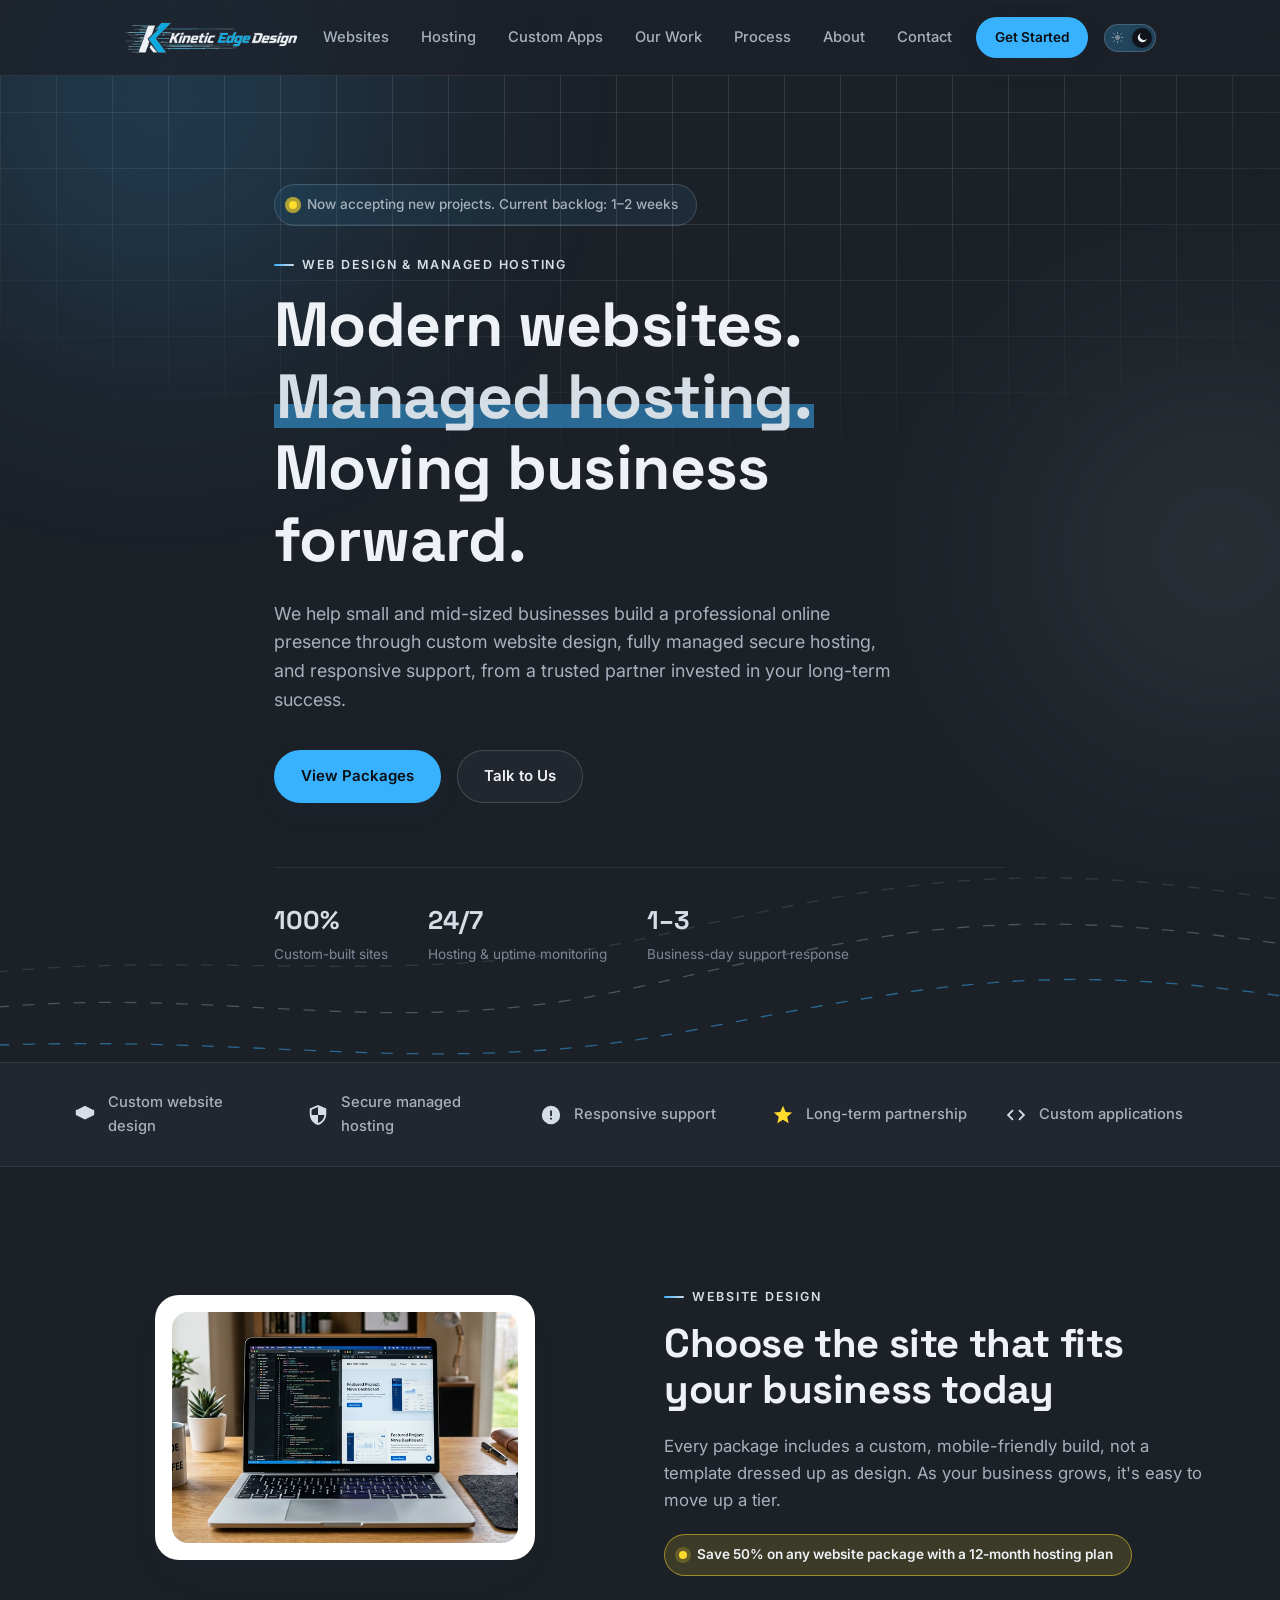
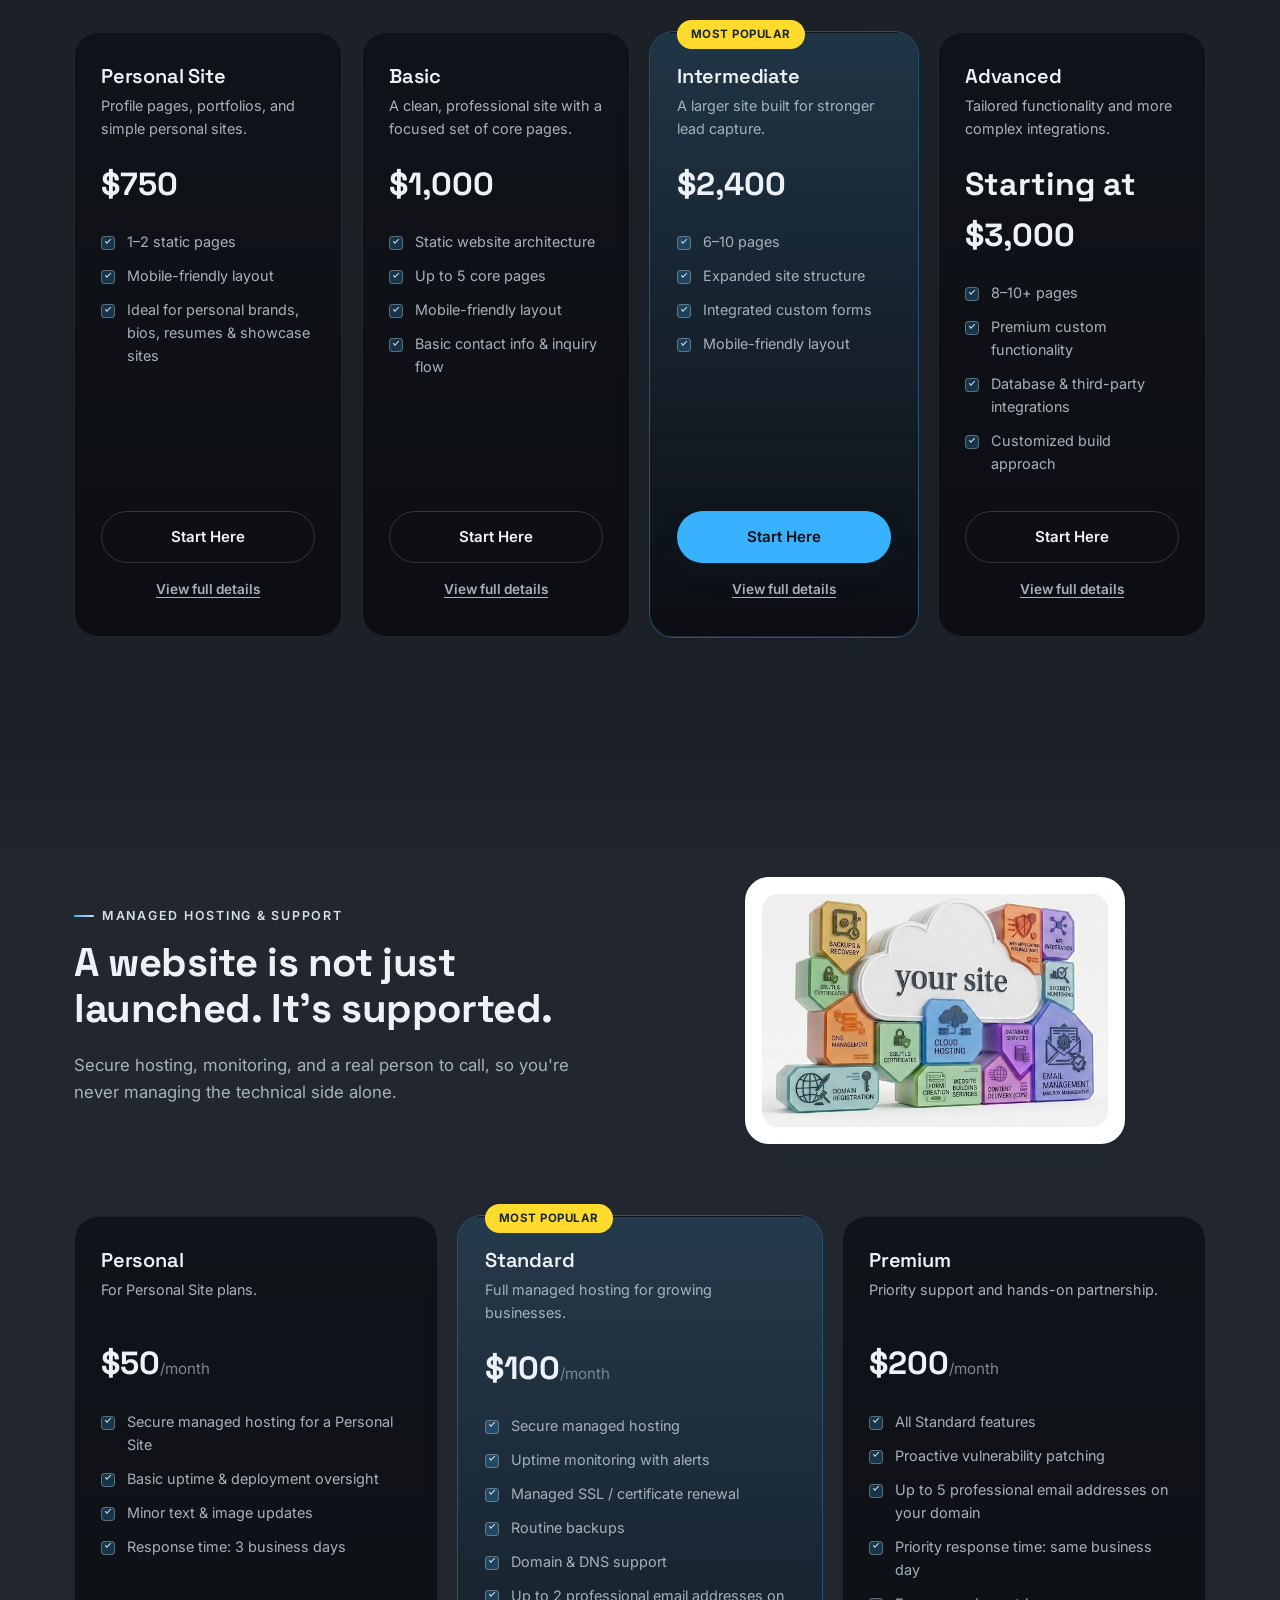
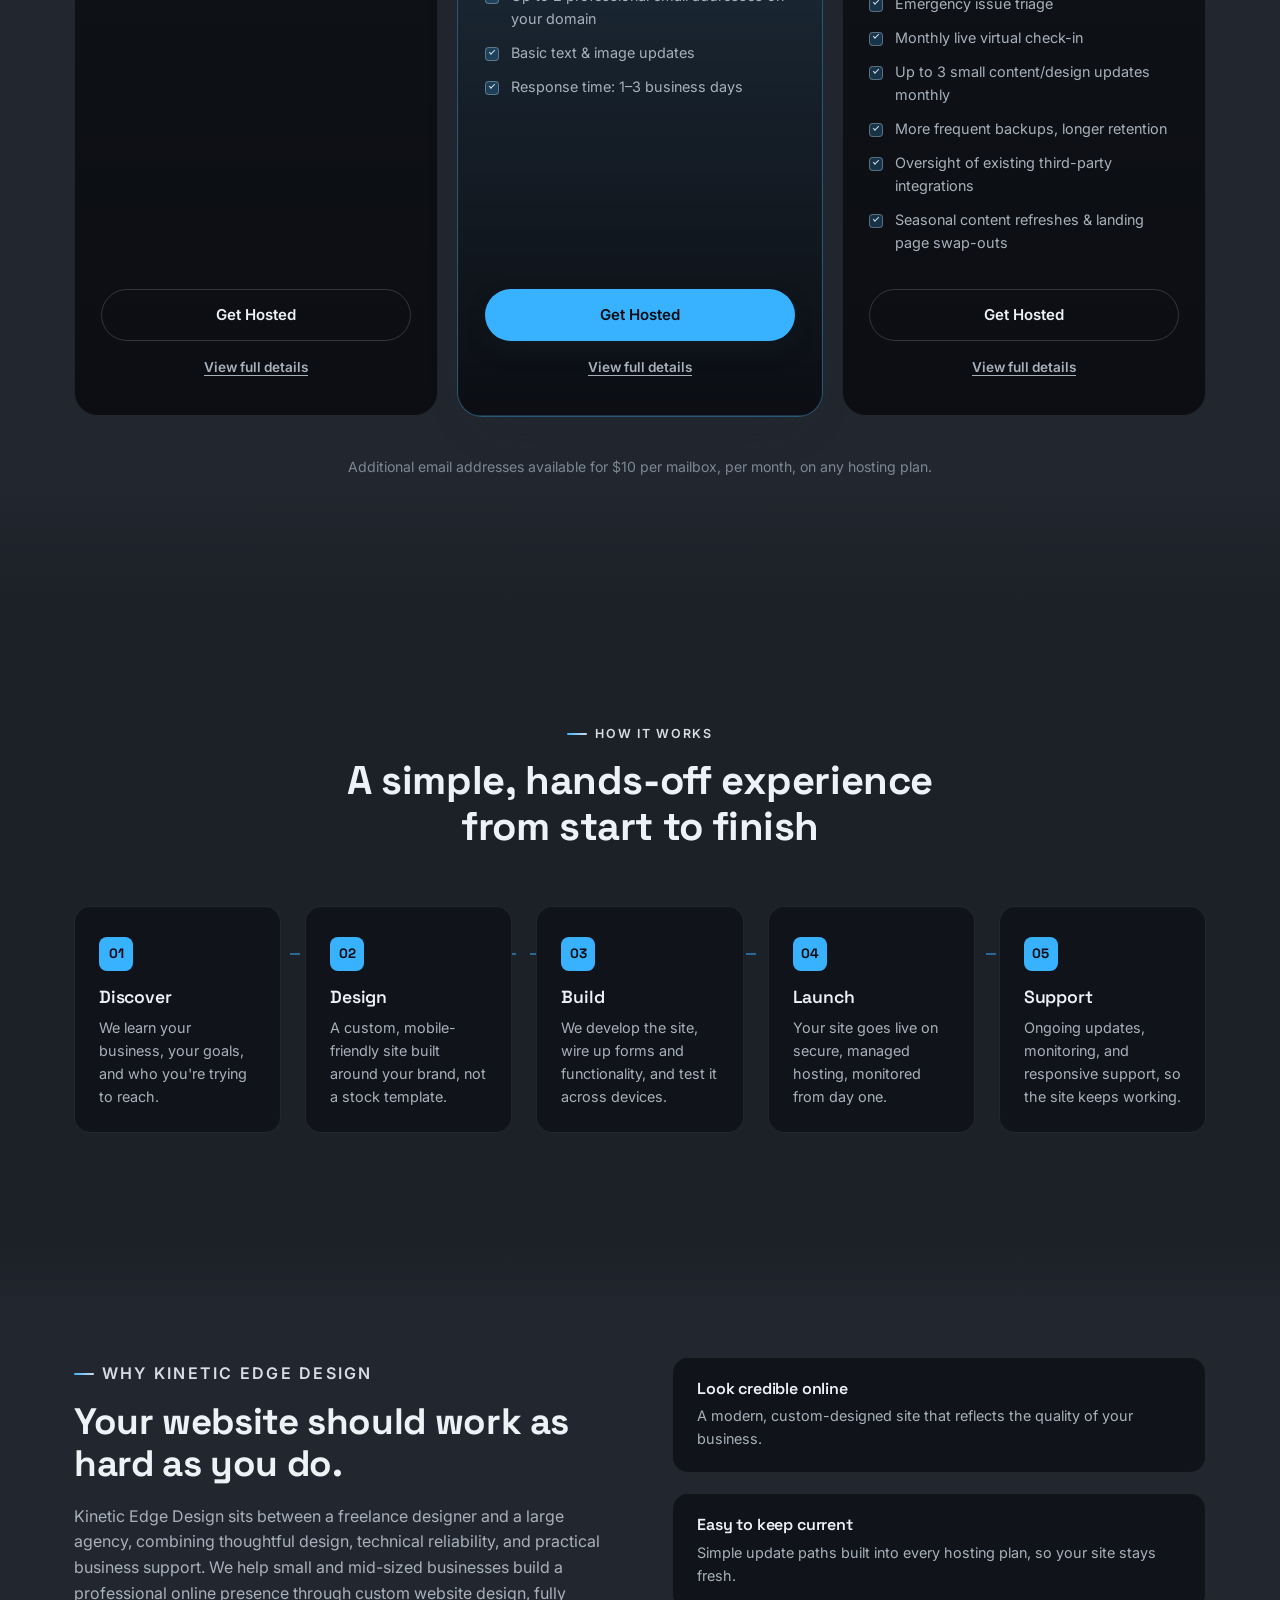
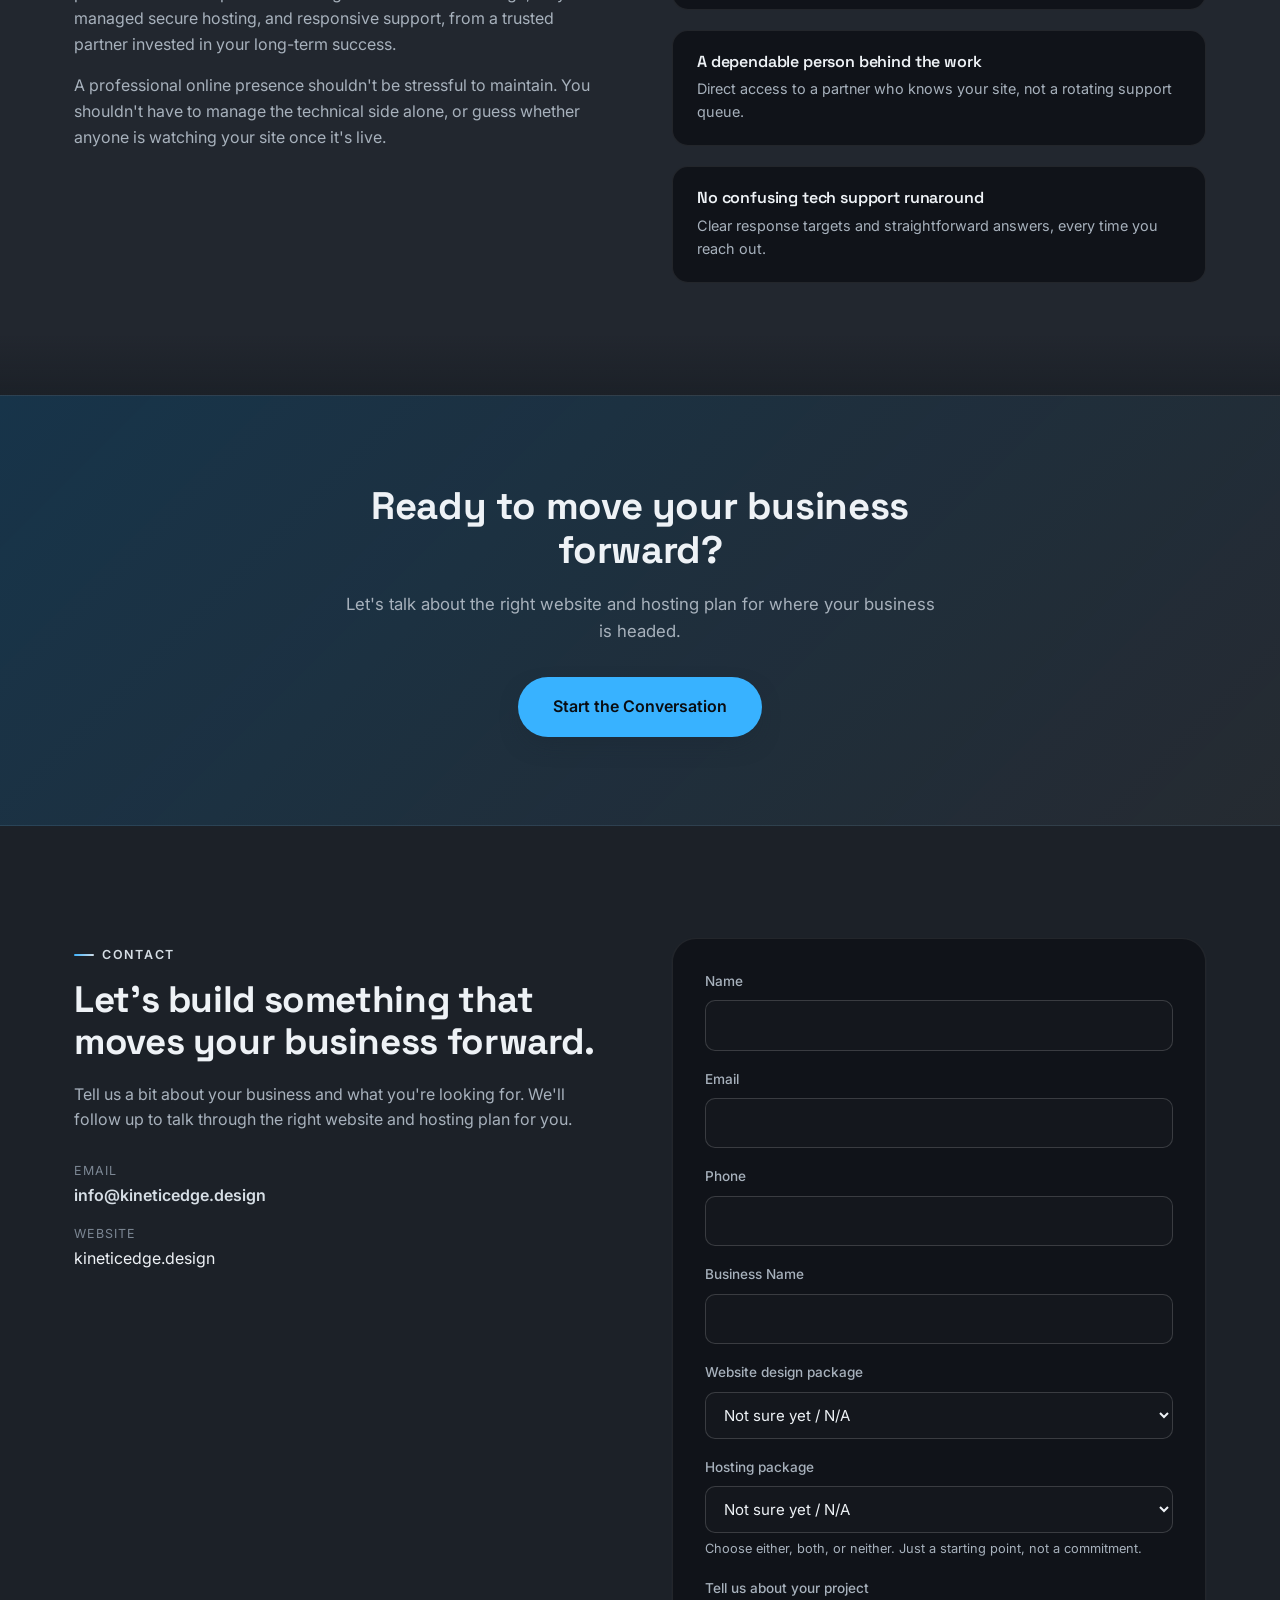
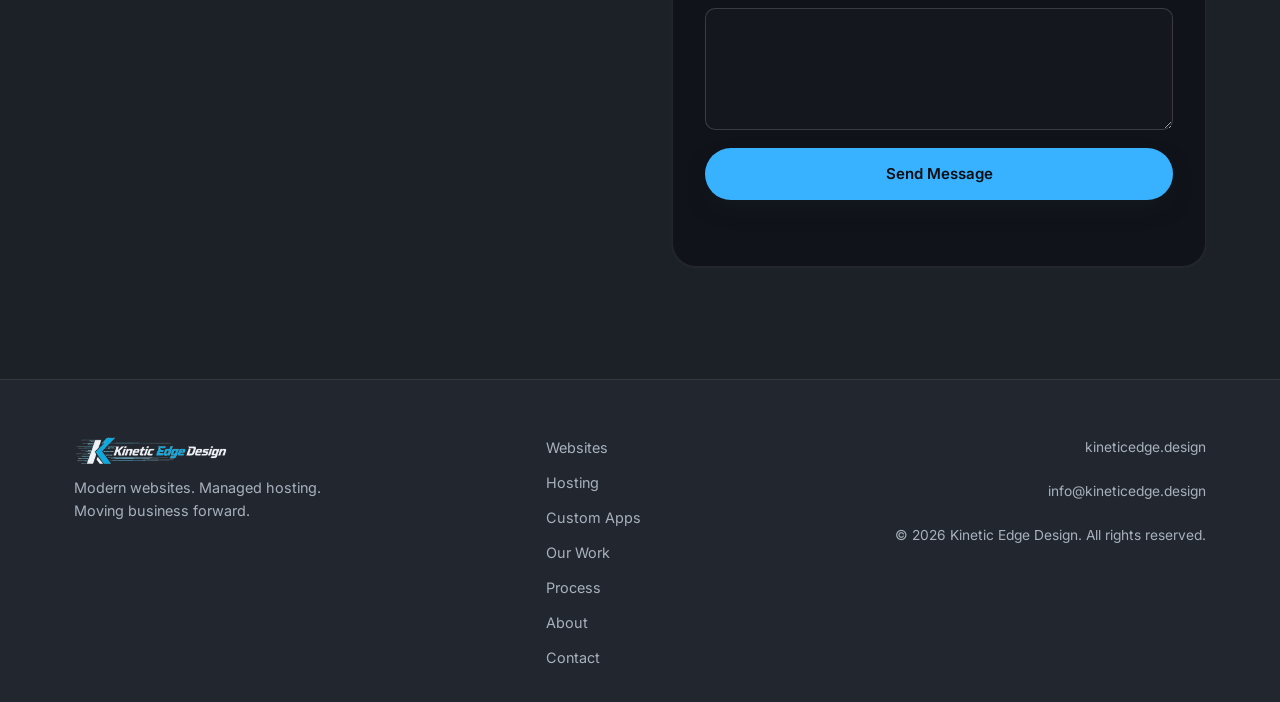
==== commit e5e2c51e: "Add Custom applications to the trust strip New 5th trust-strip item with a code-bracket icon, append" ====
--- a/index.html
+++ b/index.html
@@ -20,7 +20,7 @@
 <link rel="preconnect" href="https://fonts.googleapis.com">
 <link rel="preconnect" href="https://fonts.gstatic.com" crossorigin>
 <link href="https://fonts.googleapis.com/css2?family=Space+Grotesk:wght@500;600;700&family=Inter:wght@400;500;600;700&display=swap" rel="stylesheet">
-<link rel="stylesheet" href="css/style.css?v=20260805-24">
+<link rel="stylesheet" href="css/style.css?v=20260805-25">
 </head>
 <body>
 
@@ -124,6 +124,10 @@
       <div class="trust-item">
         <svg viewBox="0 0 24 24" aria-hidden="true"><path d="m12 17.3-6.2 3.7 1.6-7-5.4-4.7 7.1-.6L12 2l2.9 6.7 7.1.6-5.4 4.7 1.6 7Z"/></svg>
         <span>Long-term partnership</span>
+      </div>
+      <div class="trust-item">
+        <svg viewBox="0 0 24 24" aria-hidden="true"><path d="M9.4 16.6 4.8 12l4.6-4.6L8 6l-6 6 6 6 1.4-1.4Zm5.2 0L19.2 12l-4.6-4.6L16 6l6 6-6 6-1.4-1.4Z"/></svg>
+        <span>Custom applications</span>
       </div>
     </div>
   </section>
--- a/css/style.css
+++ b/css/style.css
@@ -573,7 +573,7 @@
 .trust-inner {
   display: flex;
   flex-wrap: wrap;
-  gap: 28px 48px;
+  gap: 28px 32px;
   justify-content: space-between;
   padding: 28px 24px;
 }
@@ -584,7 +584,7 @@
   font-size: 0.92rem;
   font-weight: 500;
   color: var(--text-muted);
-  flex: 1 1 200px;
+  flex: 1 1 170px;
 }
 .trust-item svg { width: 22px; height: 22px; fill: var(--navy); flex-shrink: 0; }
 .trust-item:nth-child(4) svg { fill: var(--yellow); }
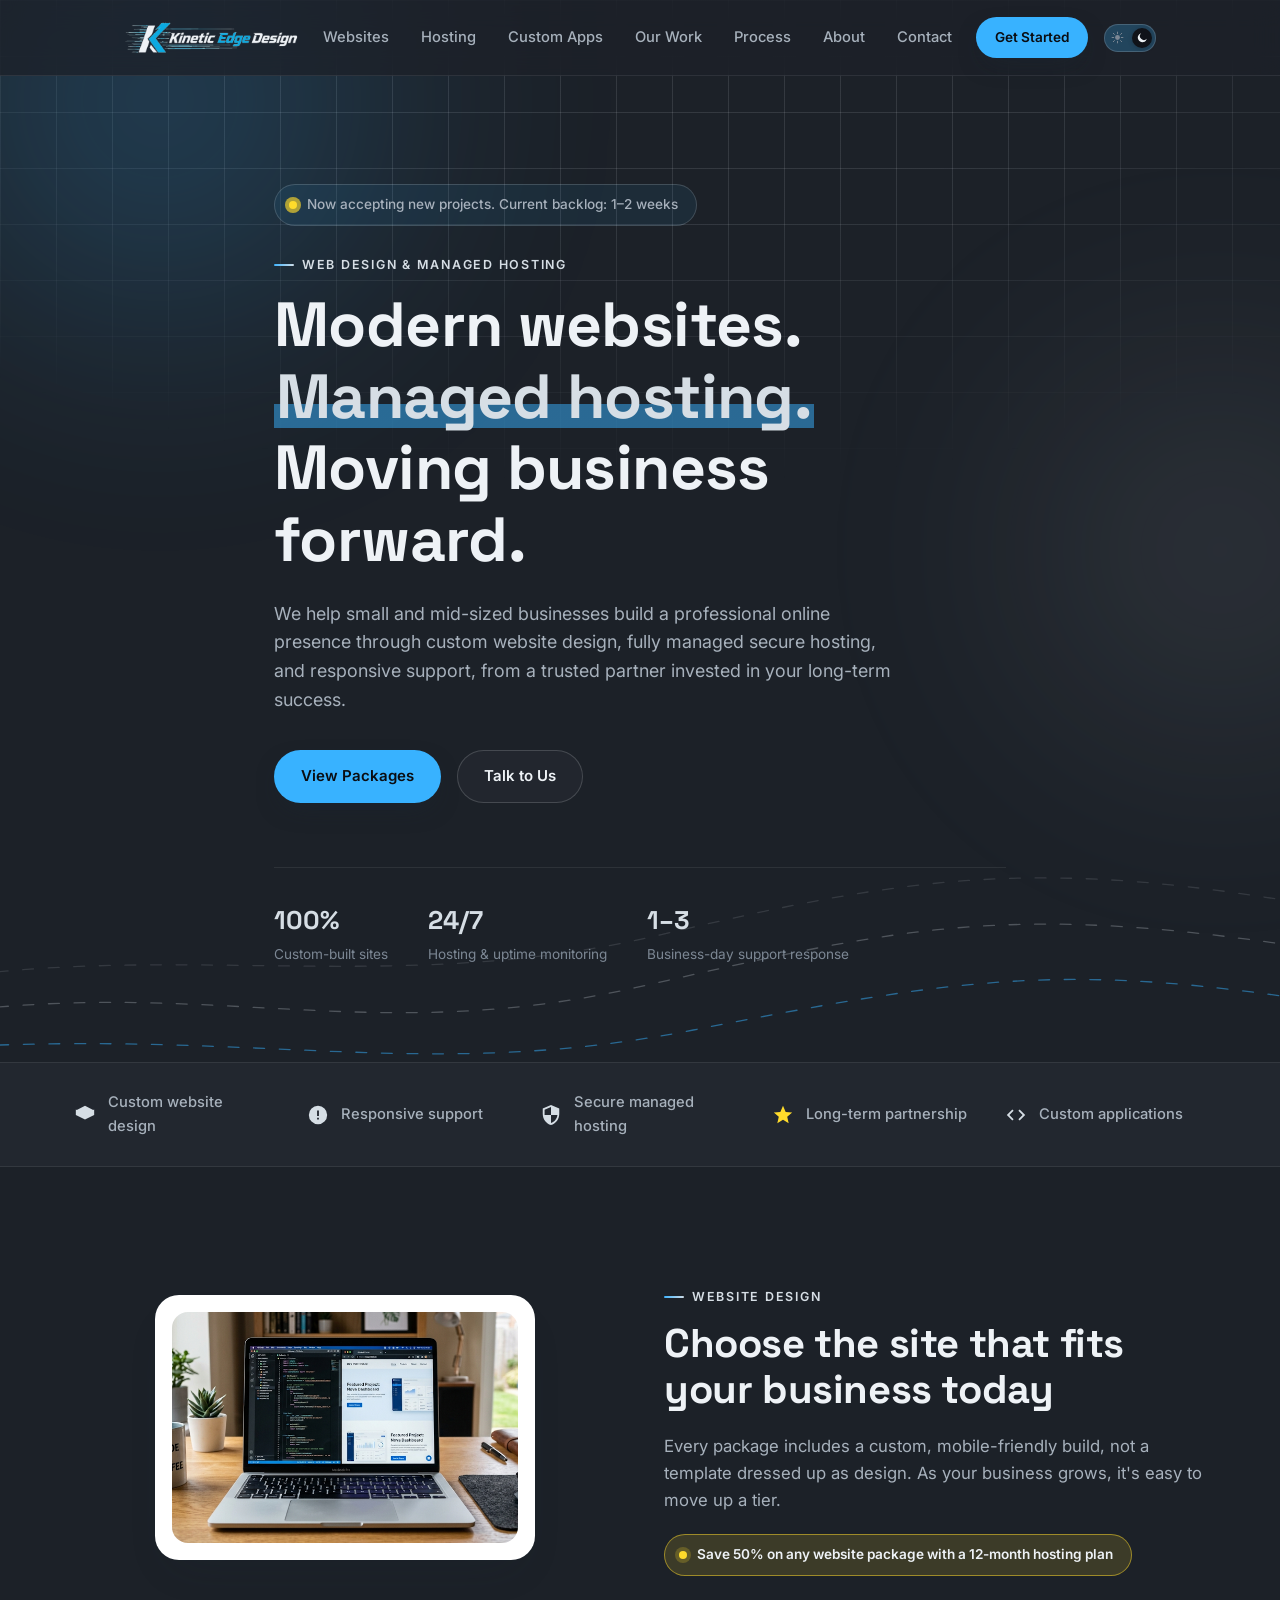
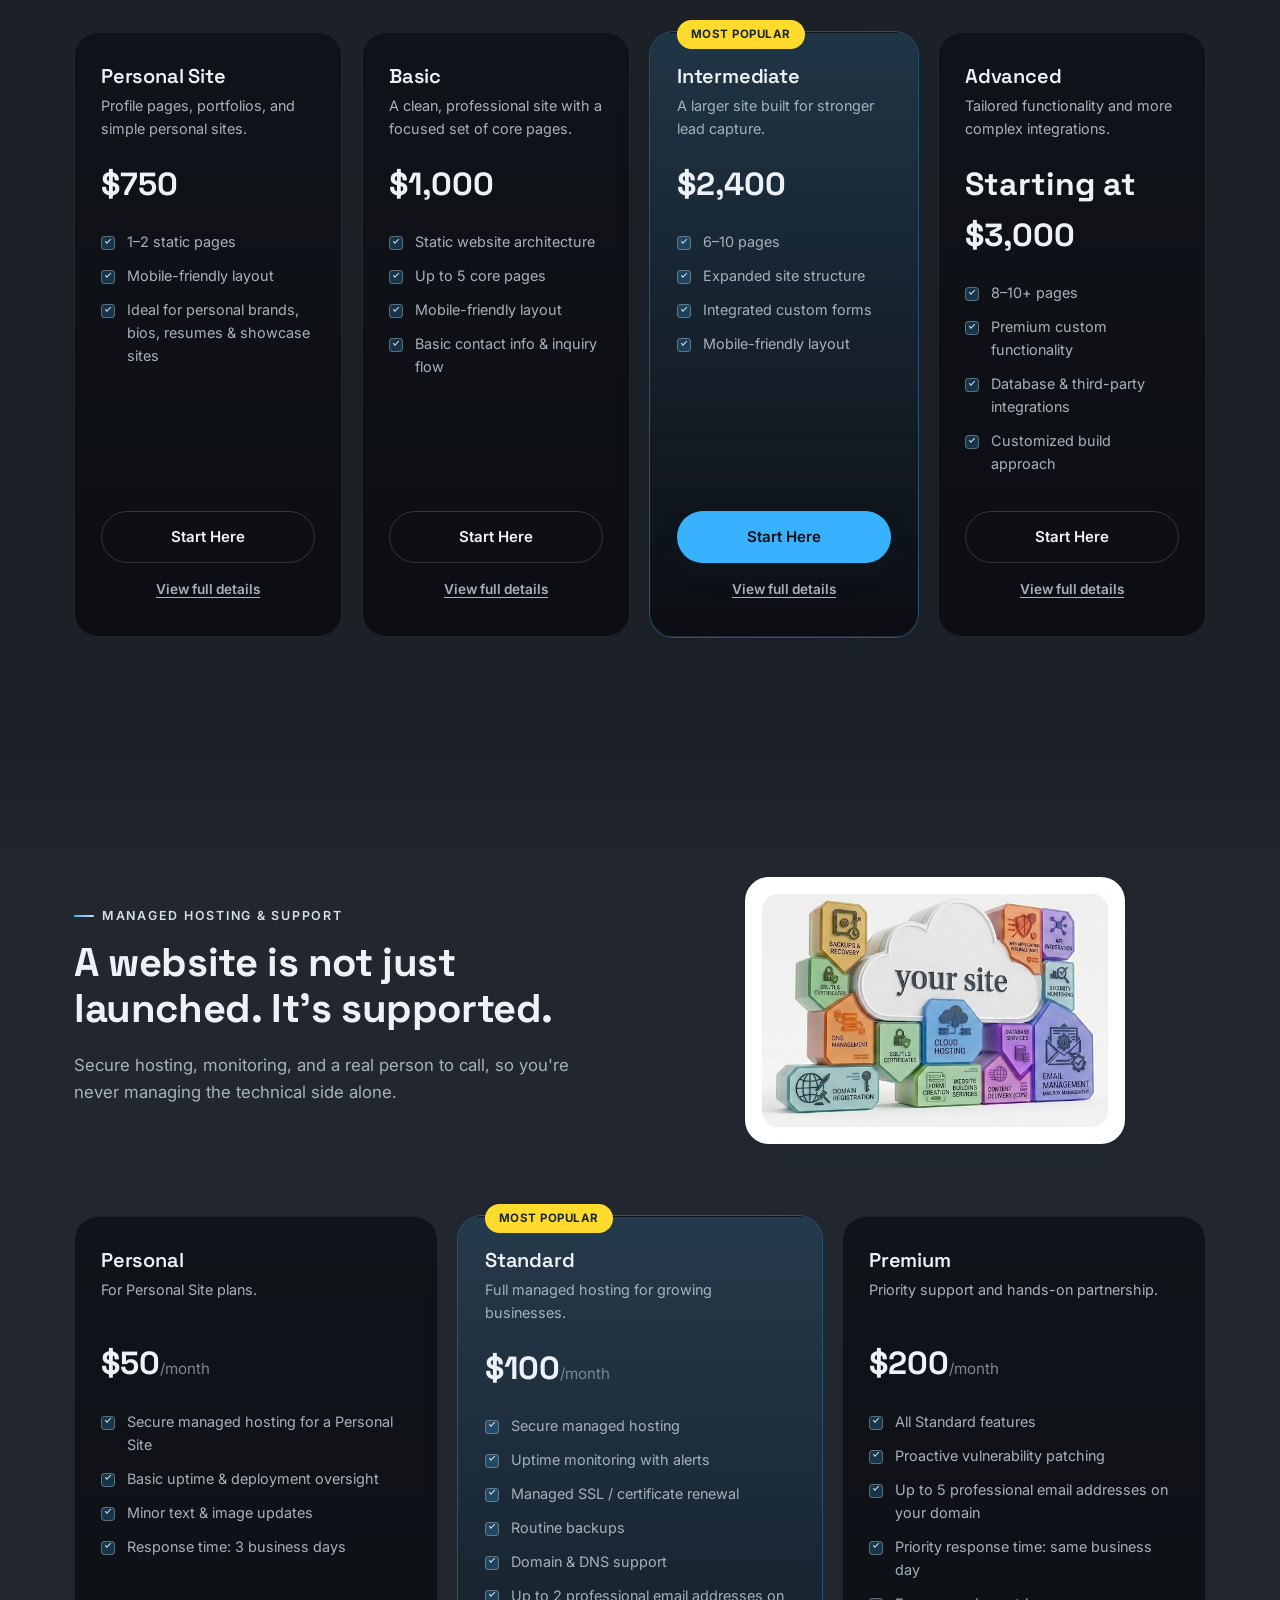
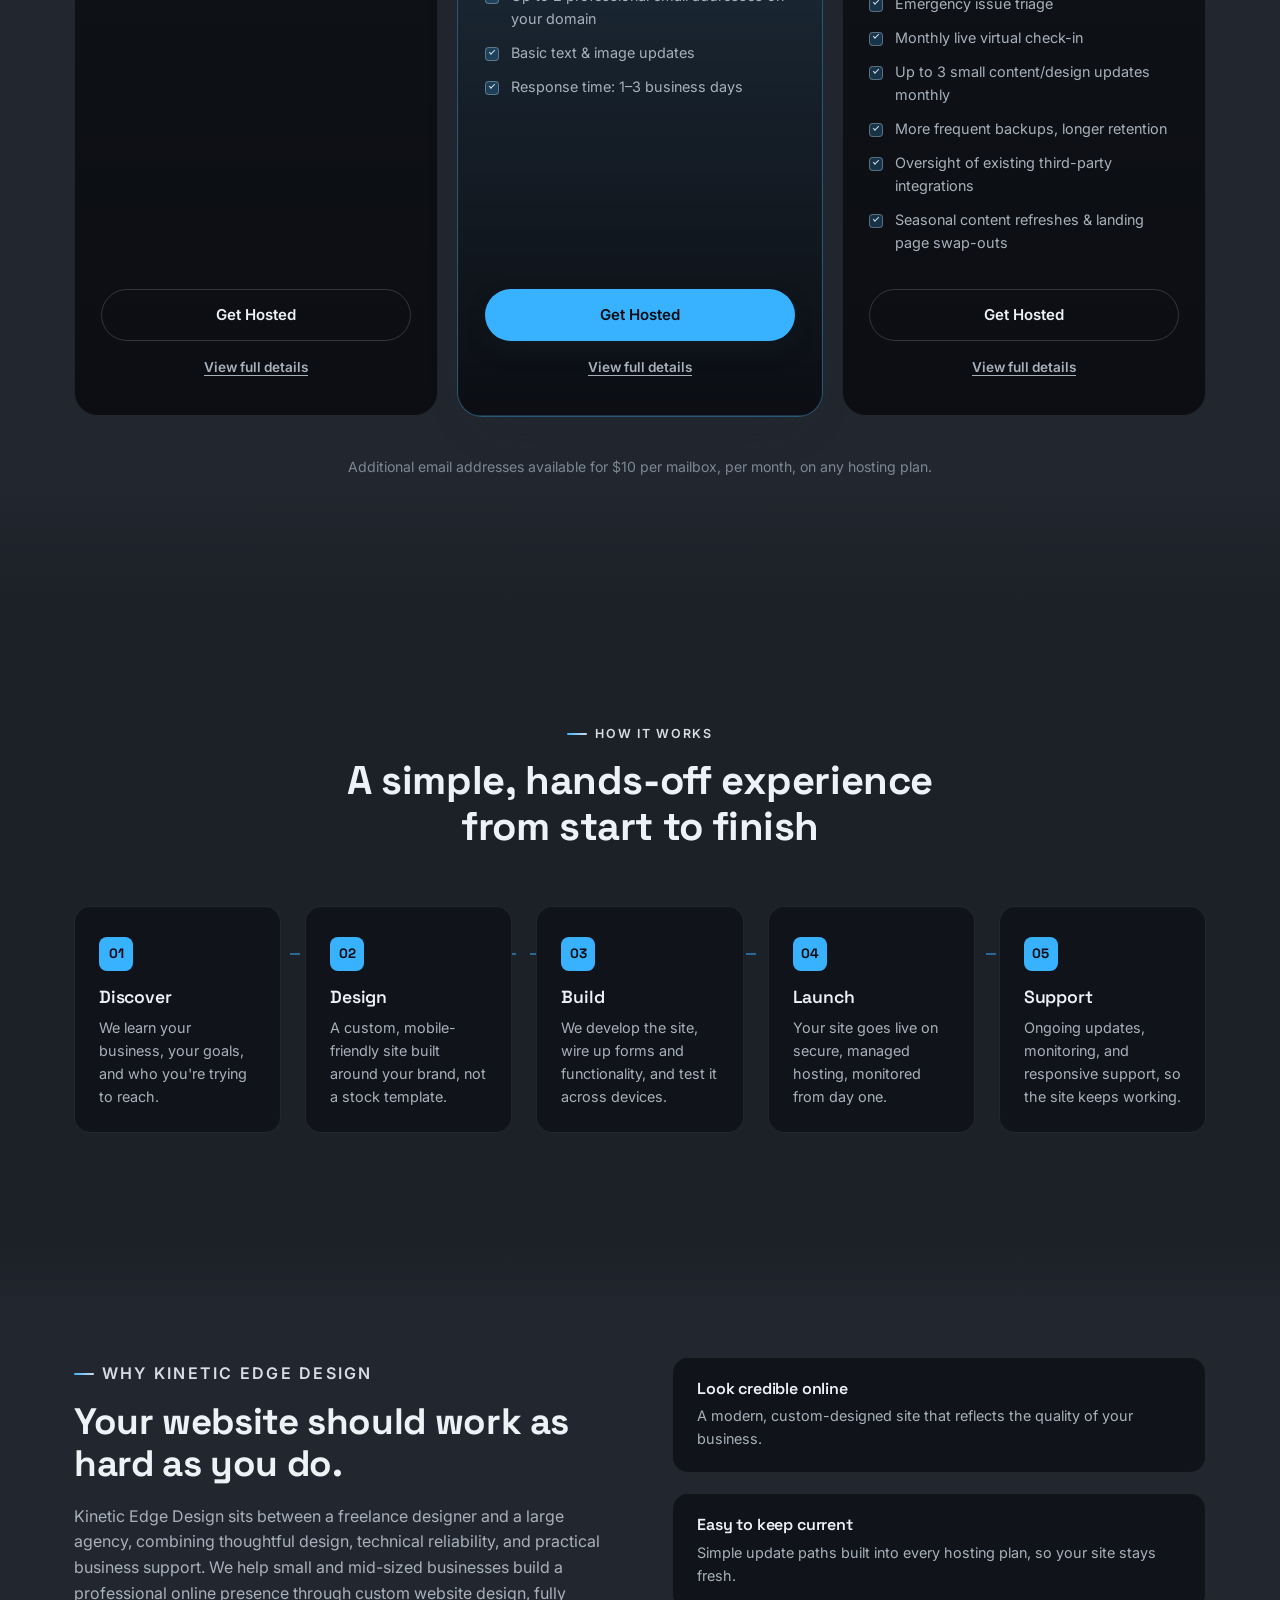
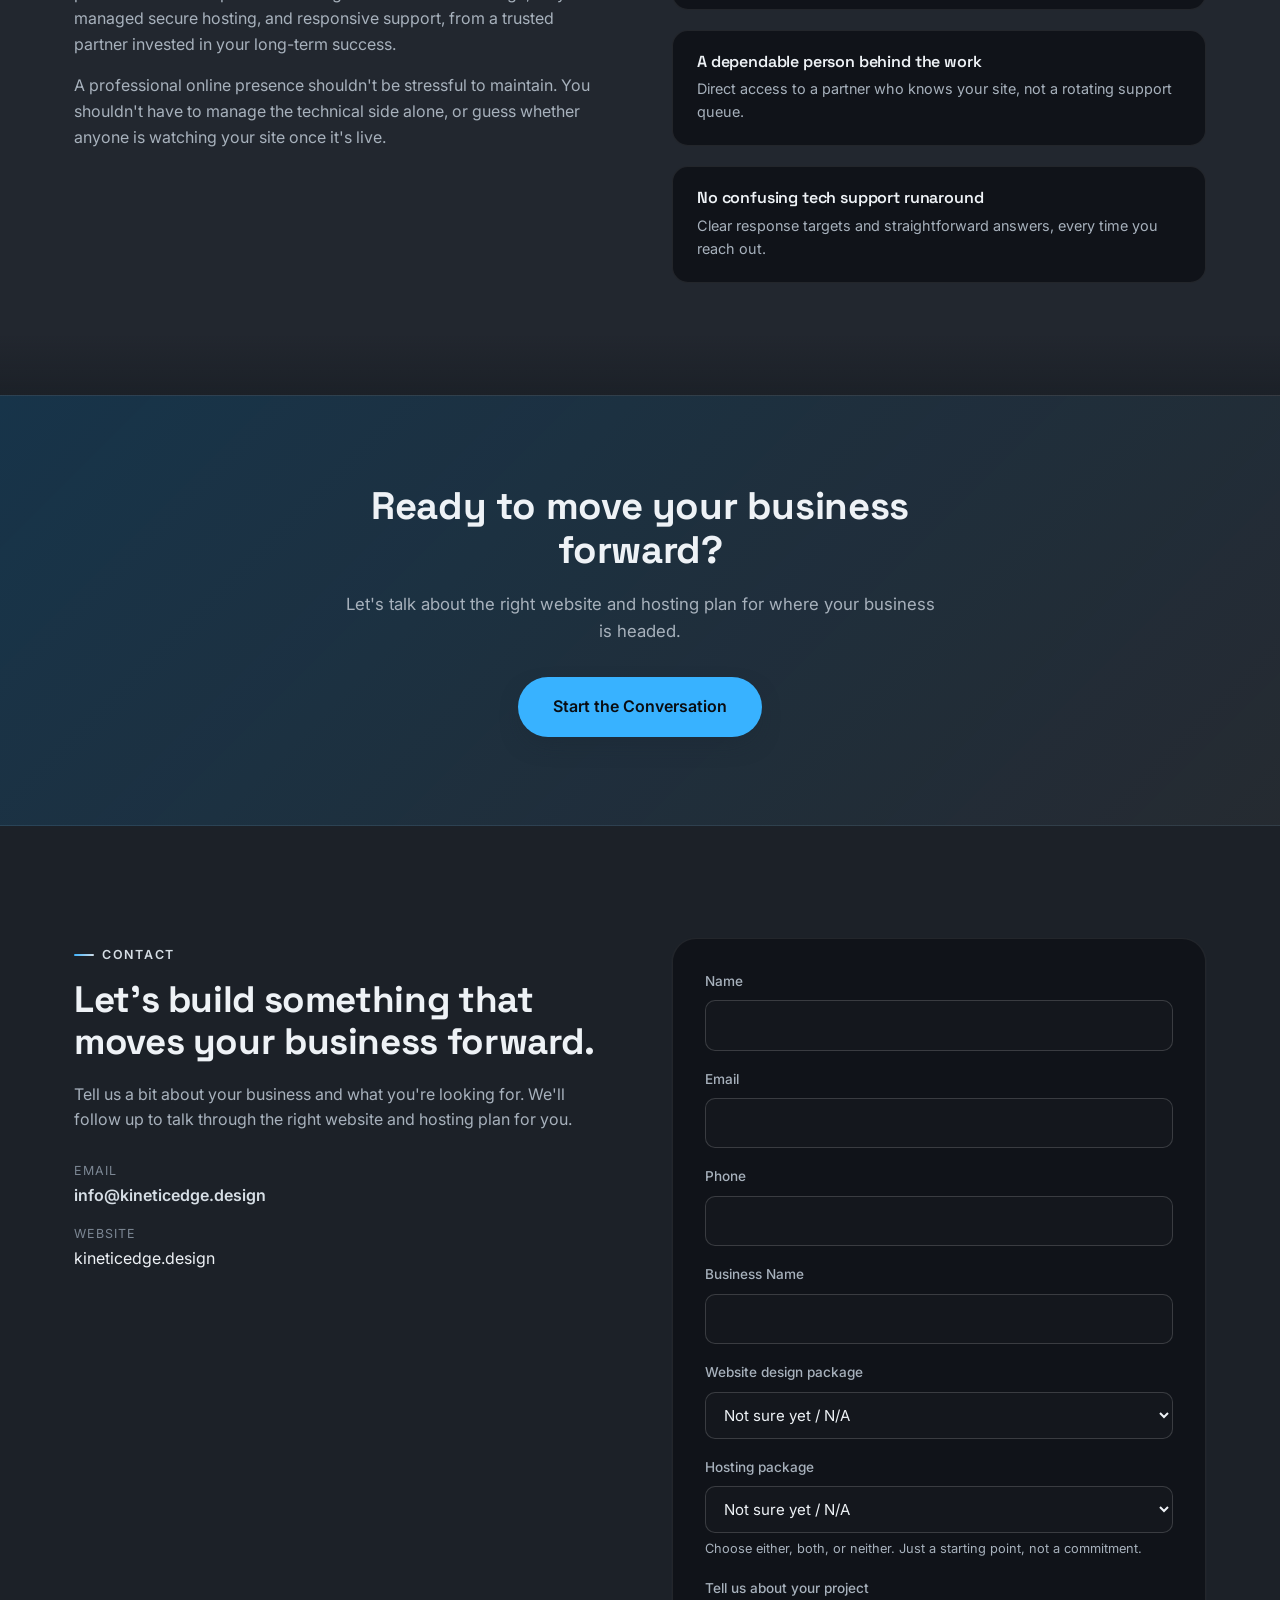
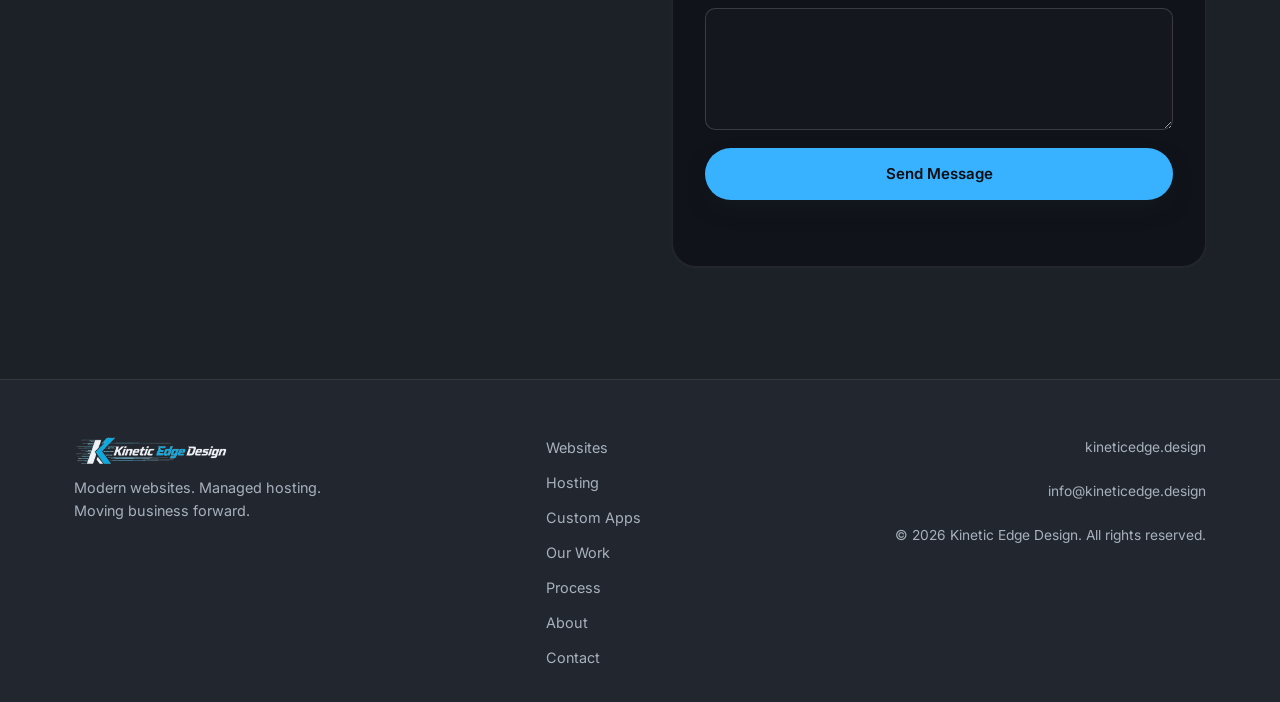
==== commit f8bb0d93: "Intersperse trust strip services and reasons Reordered to Service, Reason, Service, Reason, Service:" ====
--- a/index.html
+++ b/index.html
@@ -114,12 +114,12 @@
         <span>Custom website design</span>
       </div>
       <div class="trust-item">
+        <svg viewBox="0 0 24 24" aria-hidden="true"><path d="M12 2a10 10 0 1 0 10 10A10 10 0 0 0 12 2Zm1 15h-2v-2h2Zm0-4h-2V7h2Z"/></svg>
+        <span>Responsive support</span>
+      </div>
+      <div class="trust-item">
         <svg viewBox="0 0 24 24" aria-hidden="true"><path d="M12 1 3 5v6c0 5.5 3.8 10.7 9 12 5.2-1.3 9-6.5 9-12V5l-9-4Zm0 10.9h7c-.5 4-3.1 7.6-7 8.8V12H5V6.3l7-3.1v8.7Z"/></svg>
         <span>Secure managed hosting</span>
-      </div>
-      <div class="trust-item">
-        <svg viewBox="0 0 24 24" aria-hidden="true"><path d="M12 2a10 10 0 1 0 10 10A10 10 0 0 0 12 2Zm1 15h-2v-2h2Zm0-4h-2V7h2Z"/></svg>
-        <span>Responsive support</span>
       </div>
       <div class="trust-item">
         <svg viewBox="0 0 24 24" aria-hidden="true"><path d="m12 17.3-6.2 3.7 1.6-7-5.4-4.7 7.1-.6L12 2l2.9 6.7 7.1.6-5.4 4.7 1.6 7Z"/></svg>
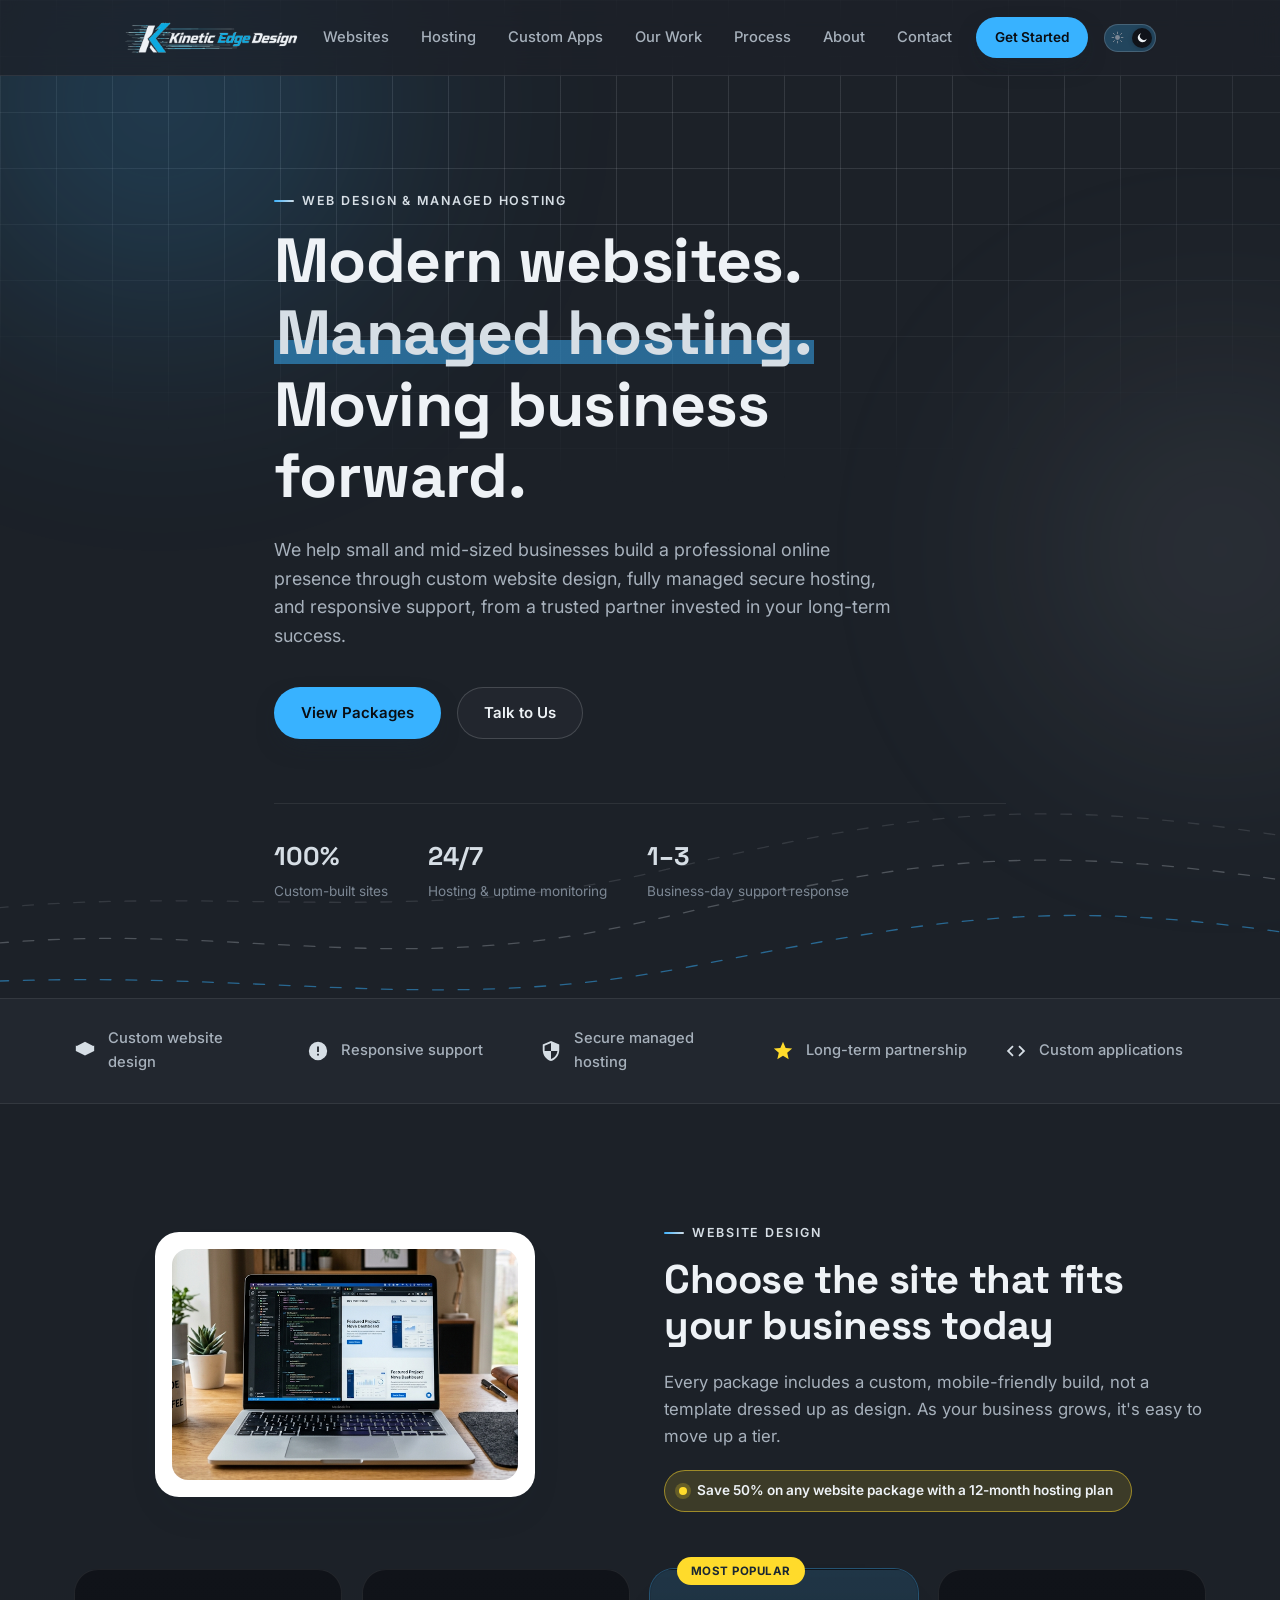
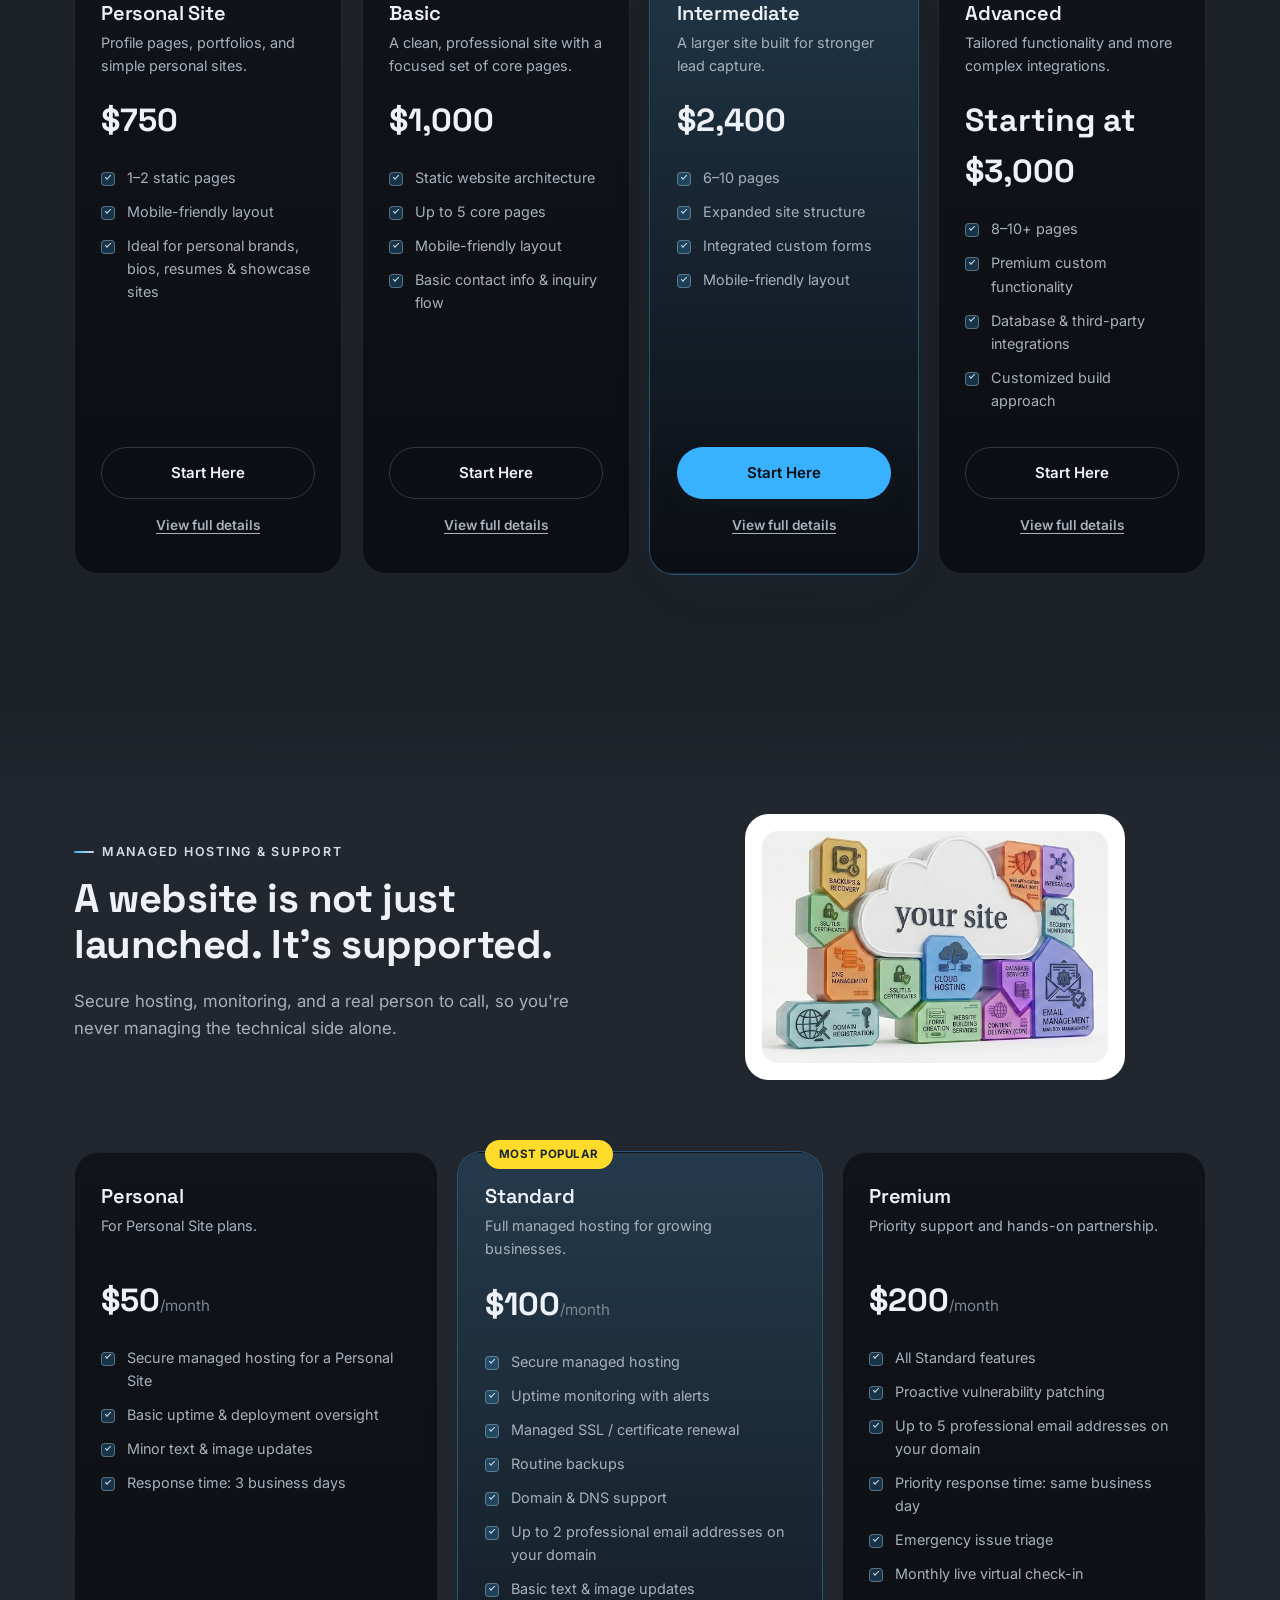
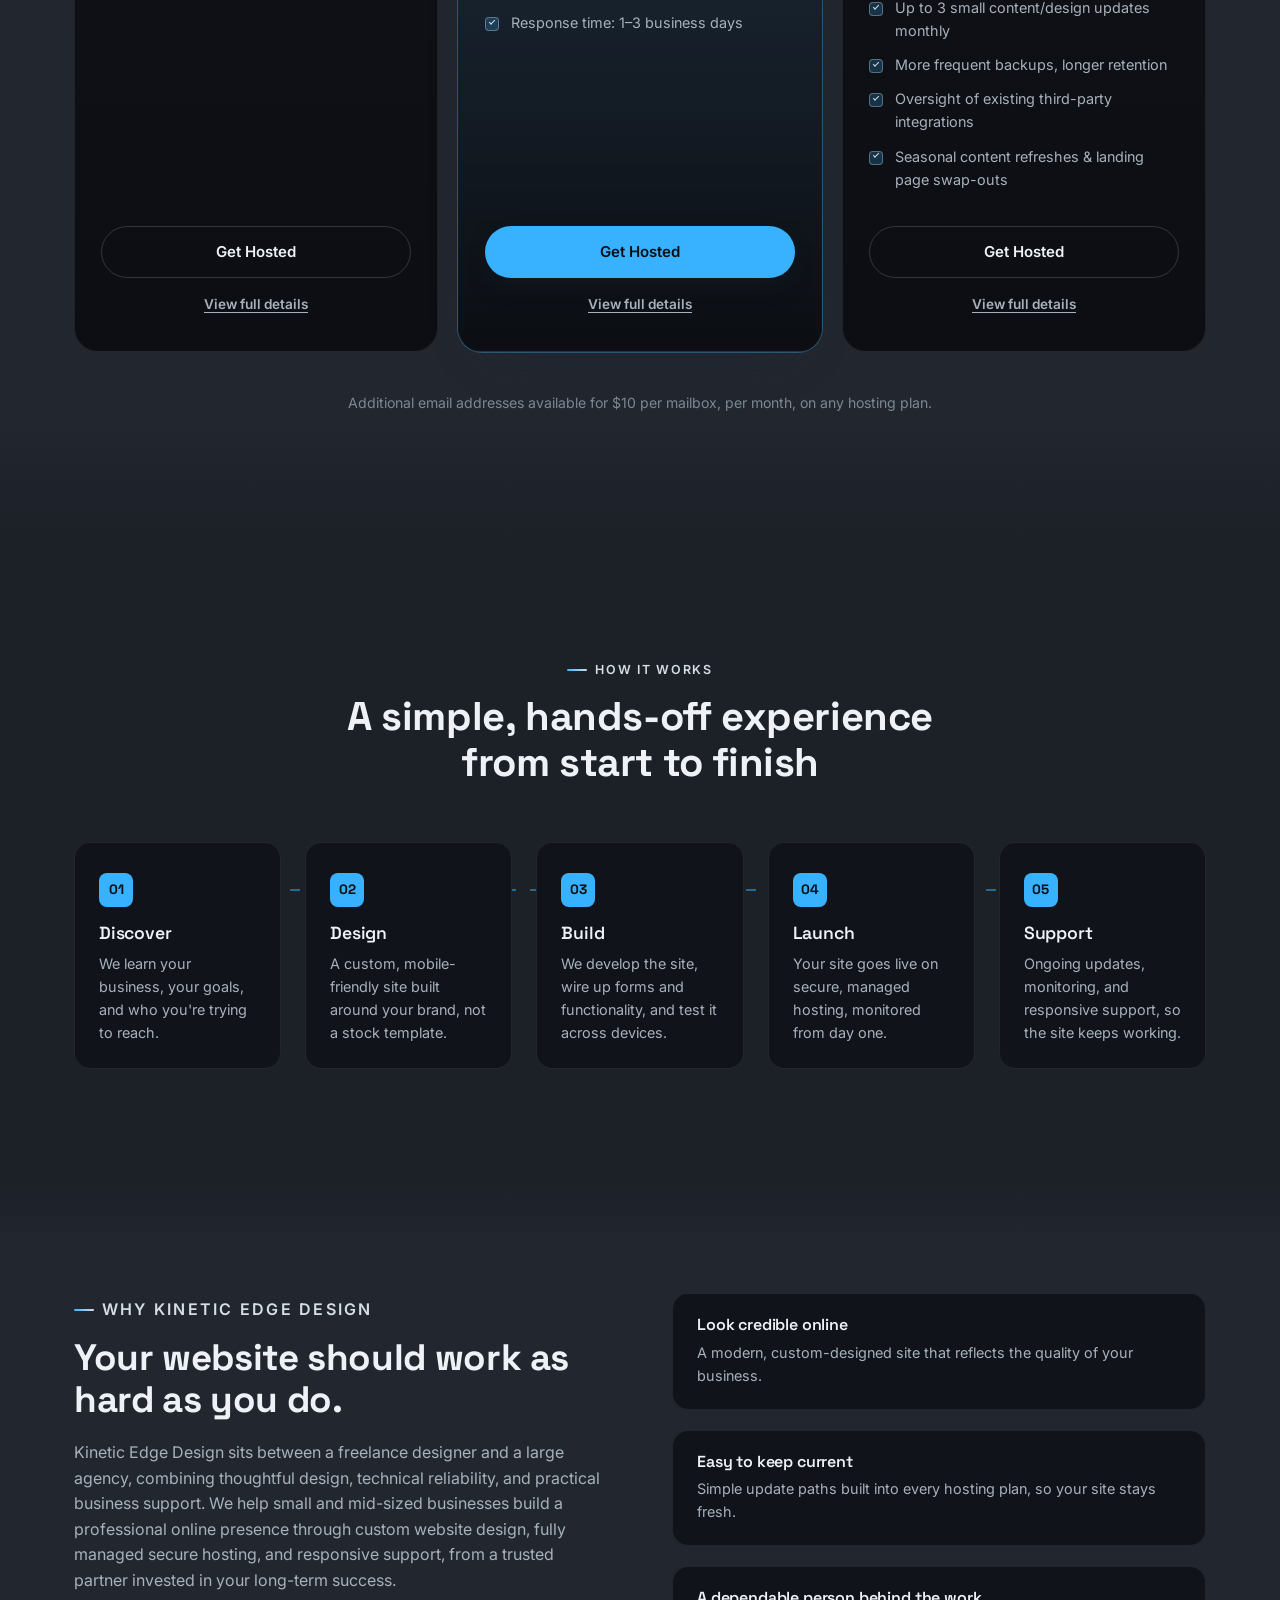
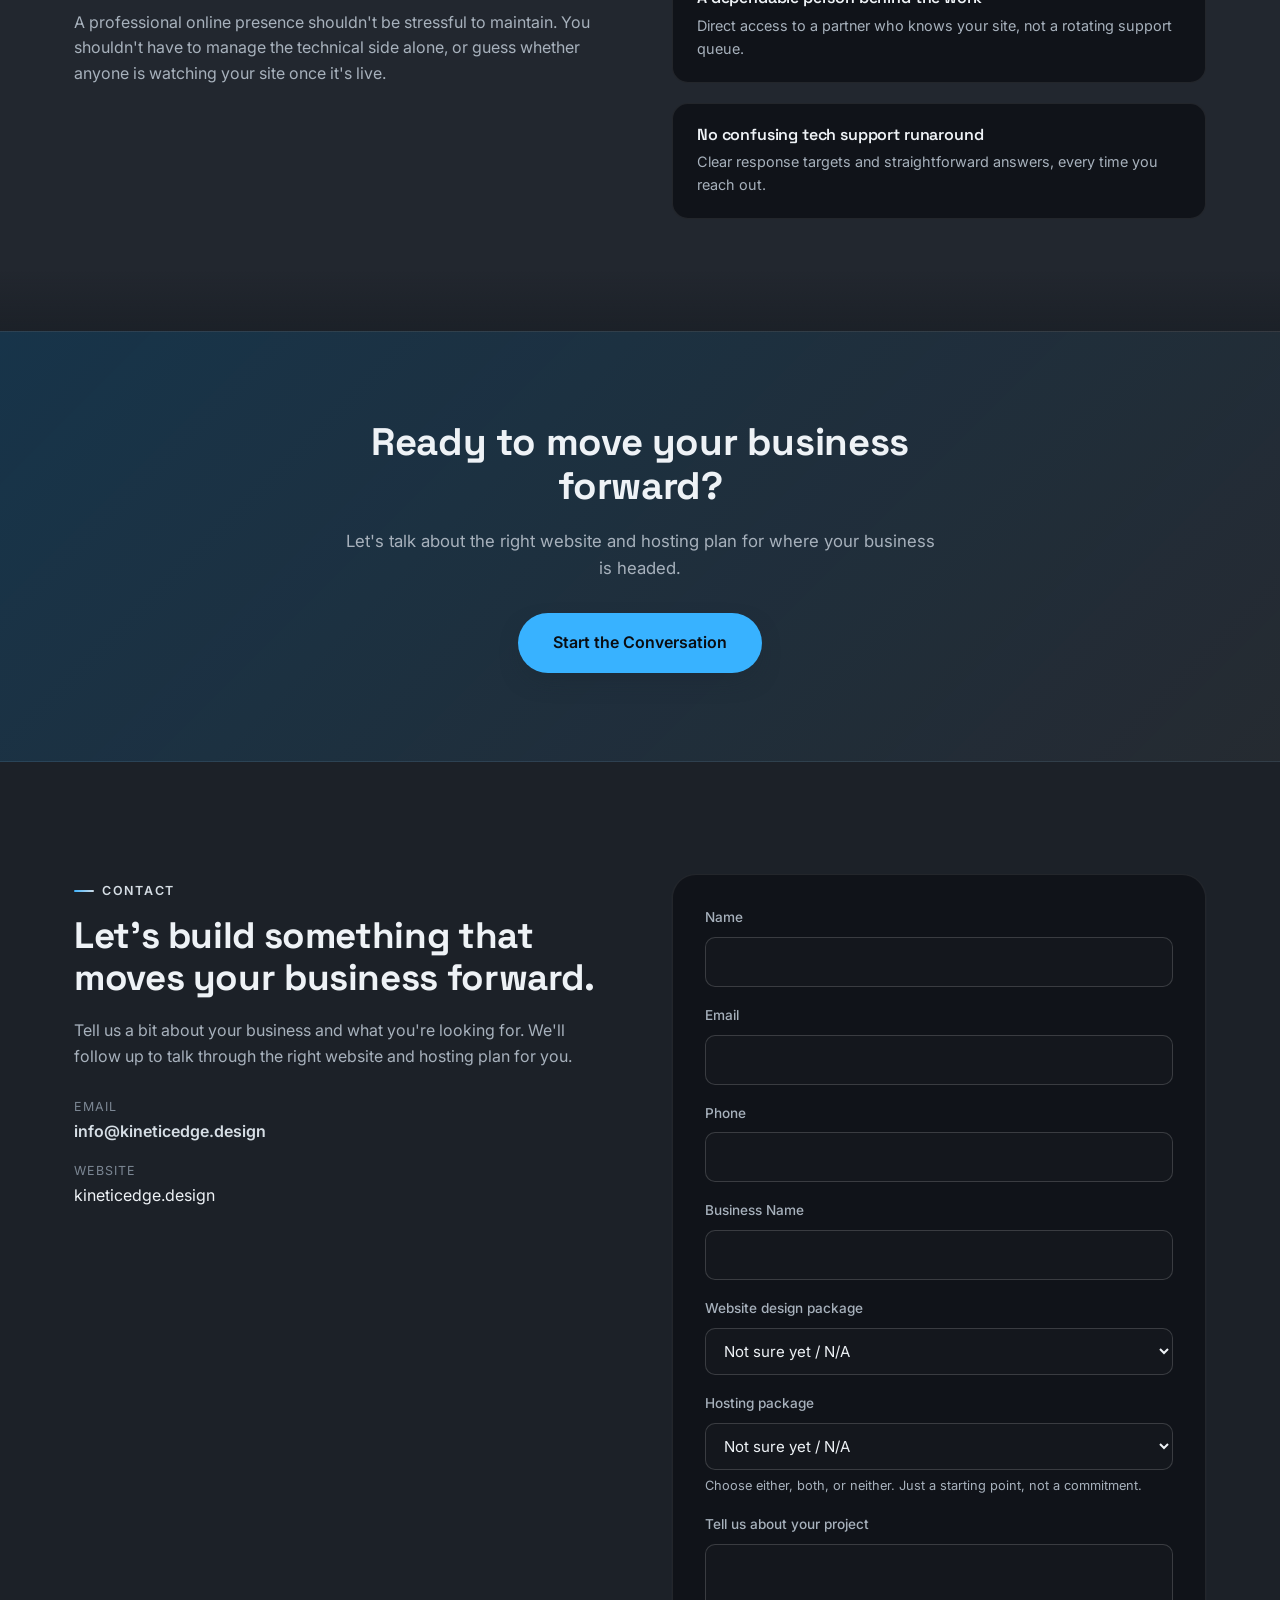
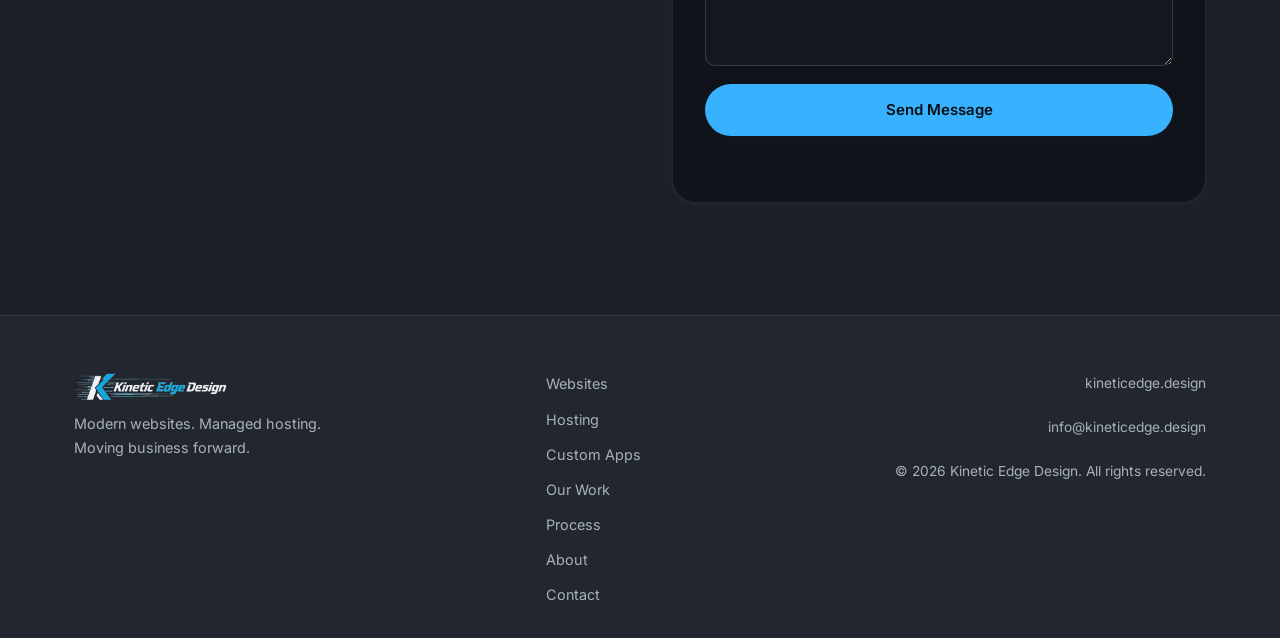
==== commit af7d9230: "Remove hero capacity badge Dropped the "Now accepting new projects" badge and its pulsing dot from t" ====
--- a/index.html
+++ b/index.html
@@ -20,7 +20,7 @@
 <link rel="preconnect" href="https://fonts.googleapis.com">
 <link rel="preconnect" href="https://fonts.gstatic.com" crossorigin>
 <link href="https://fonts.googleapis.com/css2?family=Space+Grotesk:wght@500;600;700&family=Inter:wght@400;500;600;700&display=swap" rel="stylesheet">
-<link rel="stylesheet" href="css/style.css?v=20260805-25">
+<link rel="stylesheet" href="css/style.css?v=20260805-26">
 </head>
 <body>
 
@@ -71,11 +71,6 @@
   <!-- HERO -->
   <section class="hero">
     <div class="container hero-inner">
-      <!-- UPDATE PERIODICALLY: reflects current turnaround, not evergreen copy -->
-      <div class="capacity-badge reveal">
-        <span class="capacity-dot" aria-hidden="true"></span>
-        Now accepting new projects. Current backlog: 1&ndash;2 weeks
-      </div>
       <p class="eyebrow reveal">Web Design &amp; Managed Hosting</p>
       <h1 class="reveal">
         Modern websites.<br>
--- a/css/style.css
+++ b/css/style.css
@@ -183,48 +183,6 @@
   background-image: linear-gradient(180deg, transparent 60%, rgba(var(--blue-rgb), 0.5) 60%, rgba(var(--blue-rgb), 0.5) 90%, transparent 90%);
   background-repeat: no-repeat;
   padding: 0 2px;
-}
-
-.capacity-badge {
-  display: flex;
-  width: fit-content;
-  align-items: center;
-  gap: 10px;
-  padding: 9px 18px 9px 14px;
-  border-radius: 999px;
-  border: 1px solid var(--border-strong);
-  background: rgba(var(--blue-rgb), 0.08);
-  font-size: 0.85rem;
-  font-weight: 500;
-  color: var(--text-muted);
-  margin-bottom: 22px;
-}
-.capacity-dot {
-  position: relative;
-  width: 8px;
-  height: 8px;
-  border-radius: 50%;
-  background: var(--yellow);
-  box-shadow: 0 0 0 4px rgba(var(--yellow-rgb), 0.22);
-  flex-shrink: 0;
-}
-.capacity-dot::after {
-  content: "";
-  position: absolute;
-  inset: -4px;
-  border-radius: 50%;
-  background: var(--yellow);
-  opacity: 0.55;
-  animation: capacity-pulse 2.2s ease-out infinite;
-}
-
-@keyframes capacity-pulse {
-  0% { transform: scale(0.6); opacity: 0.55; }
-  100% { transform: scale(2.2); opacity: 0; }
-}
-
-@media (prefers-reduced-motion: reduce) {
-  .capacity-dot::after { animation: none; display: none; }
 }
 
 .eyebrow {
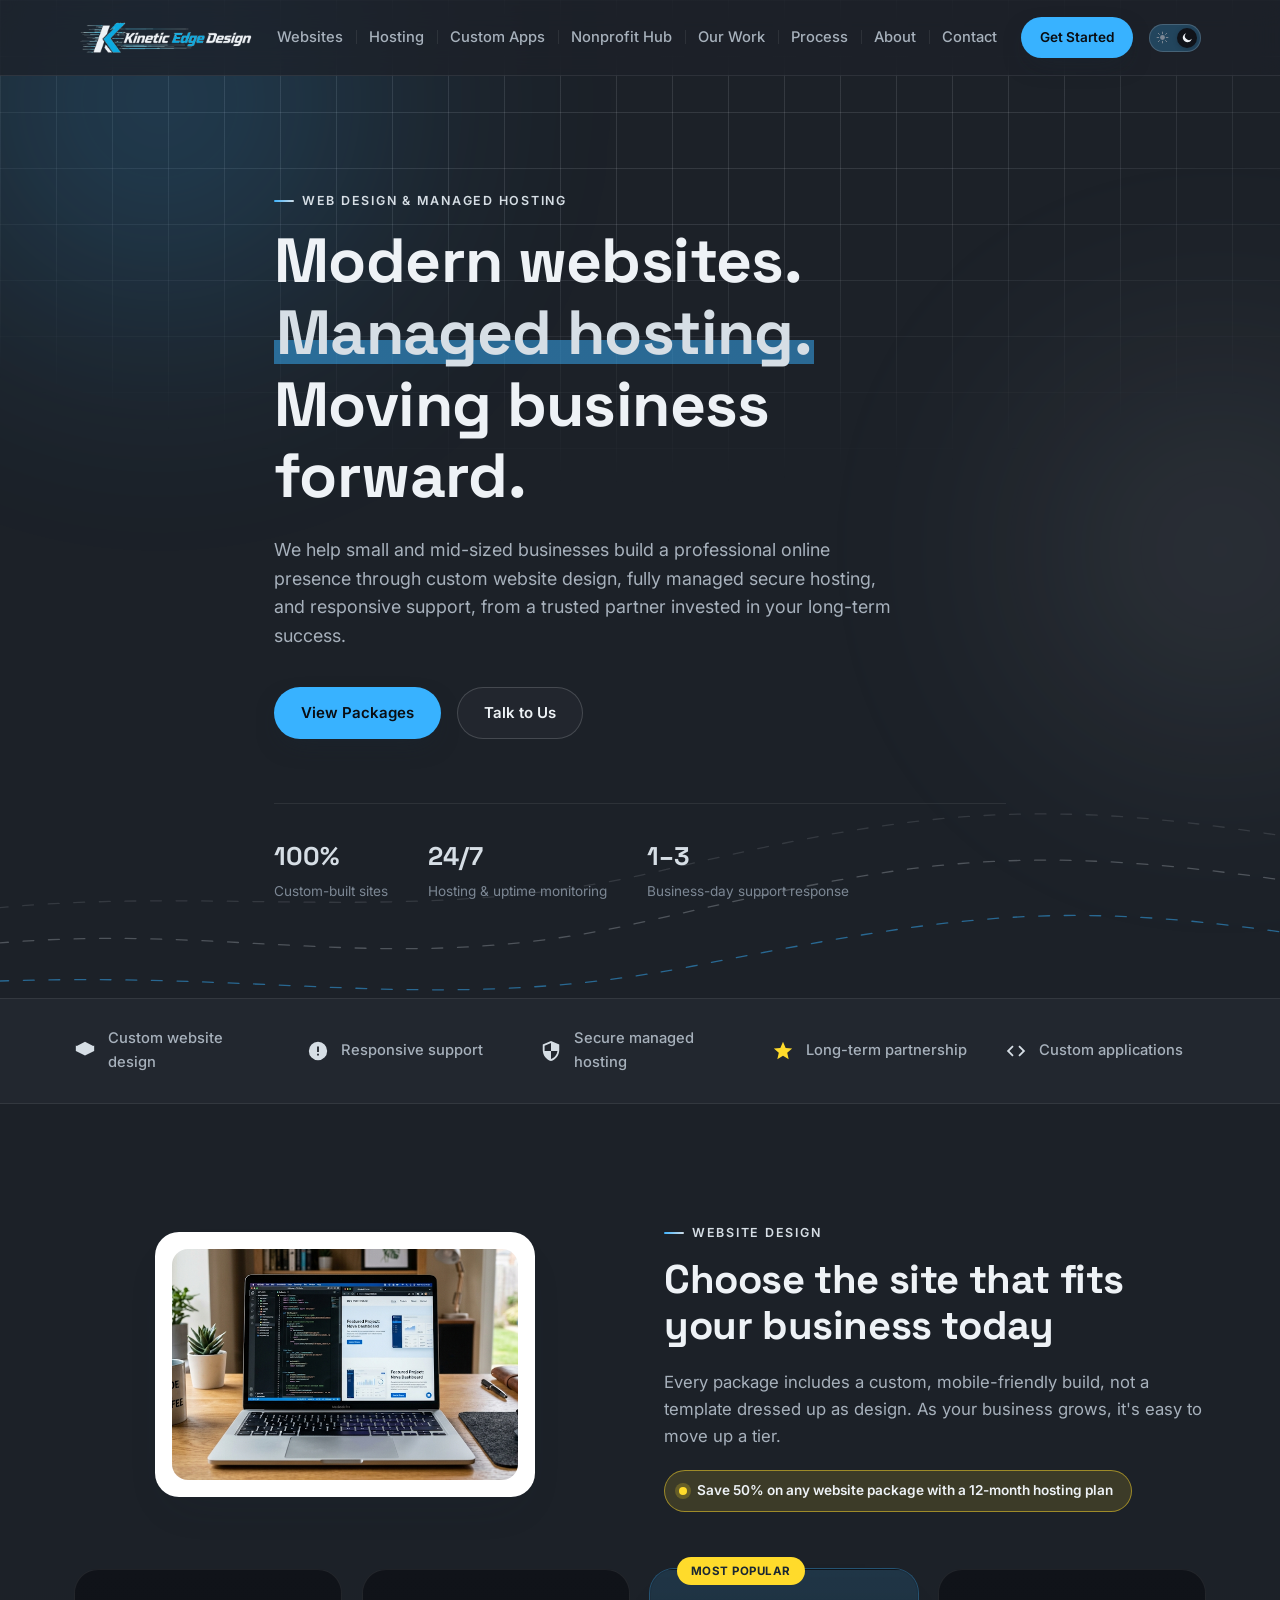
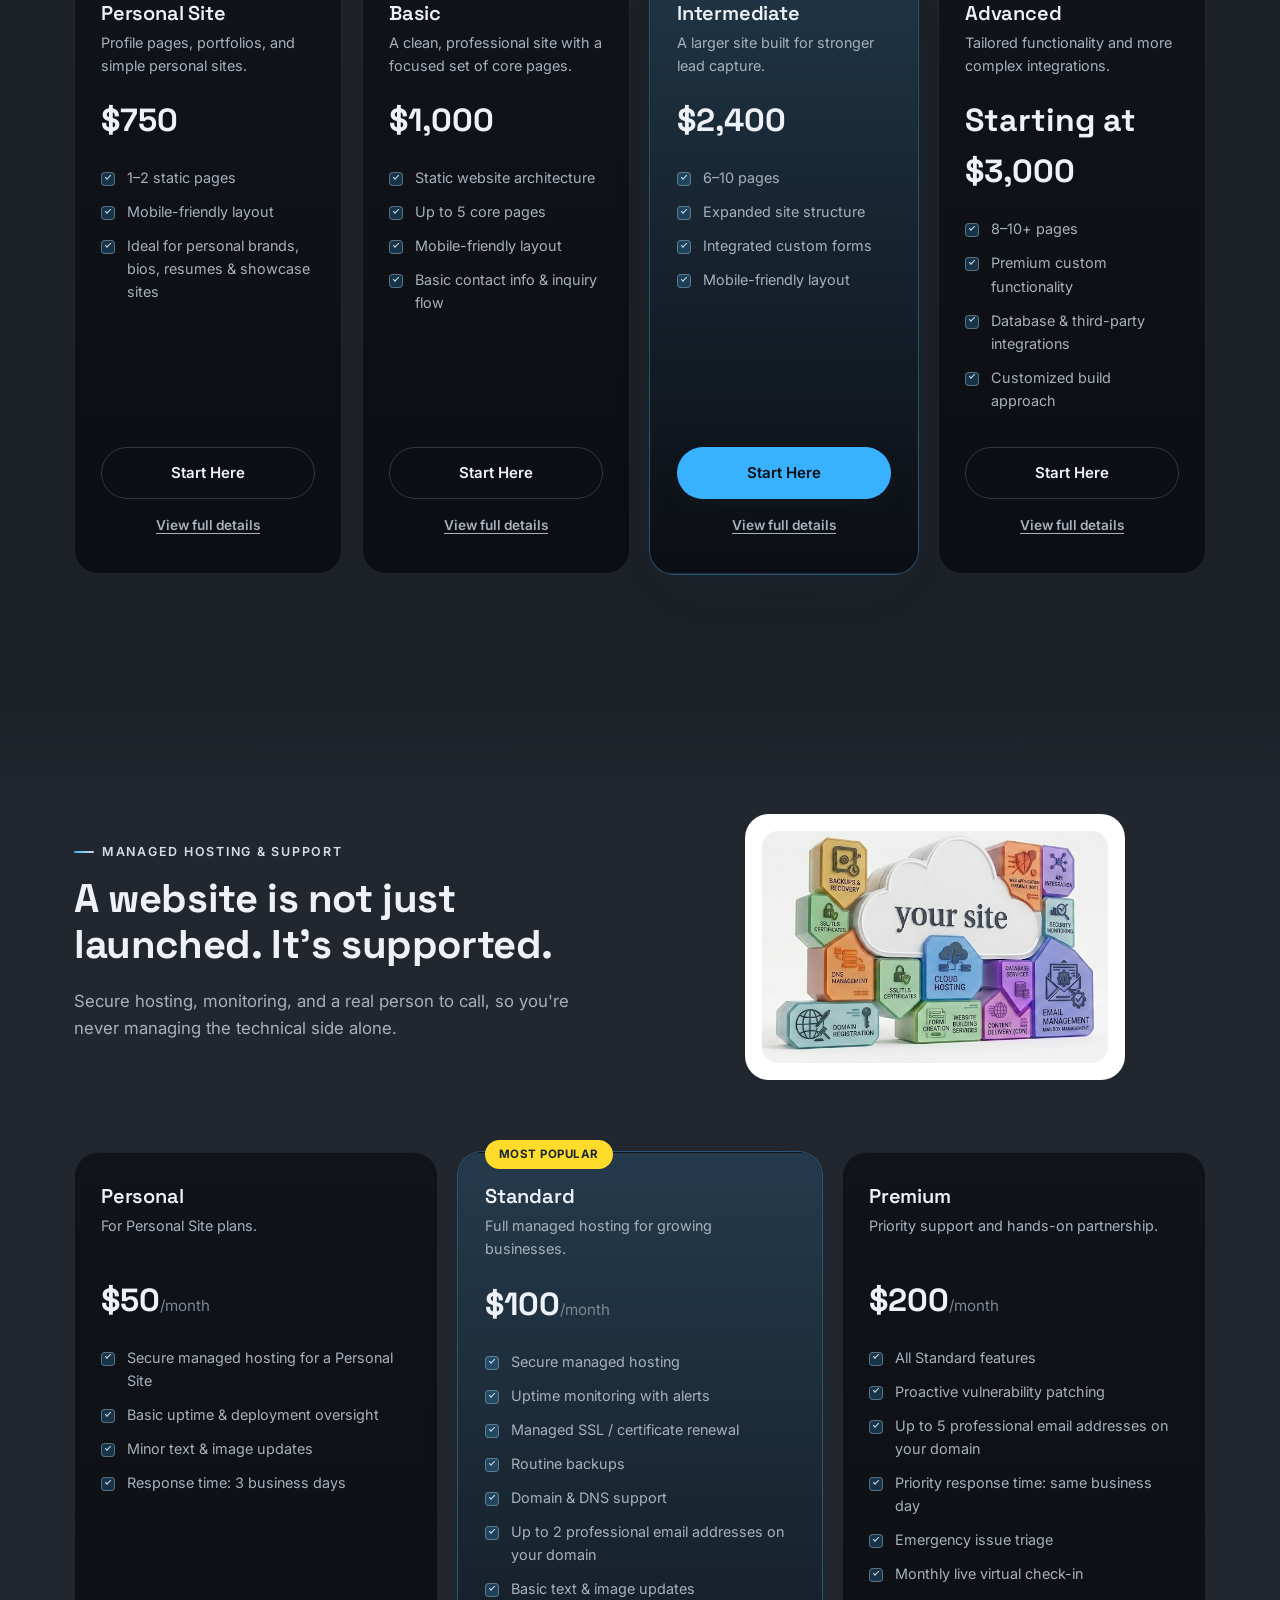
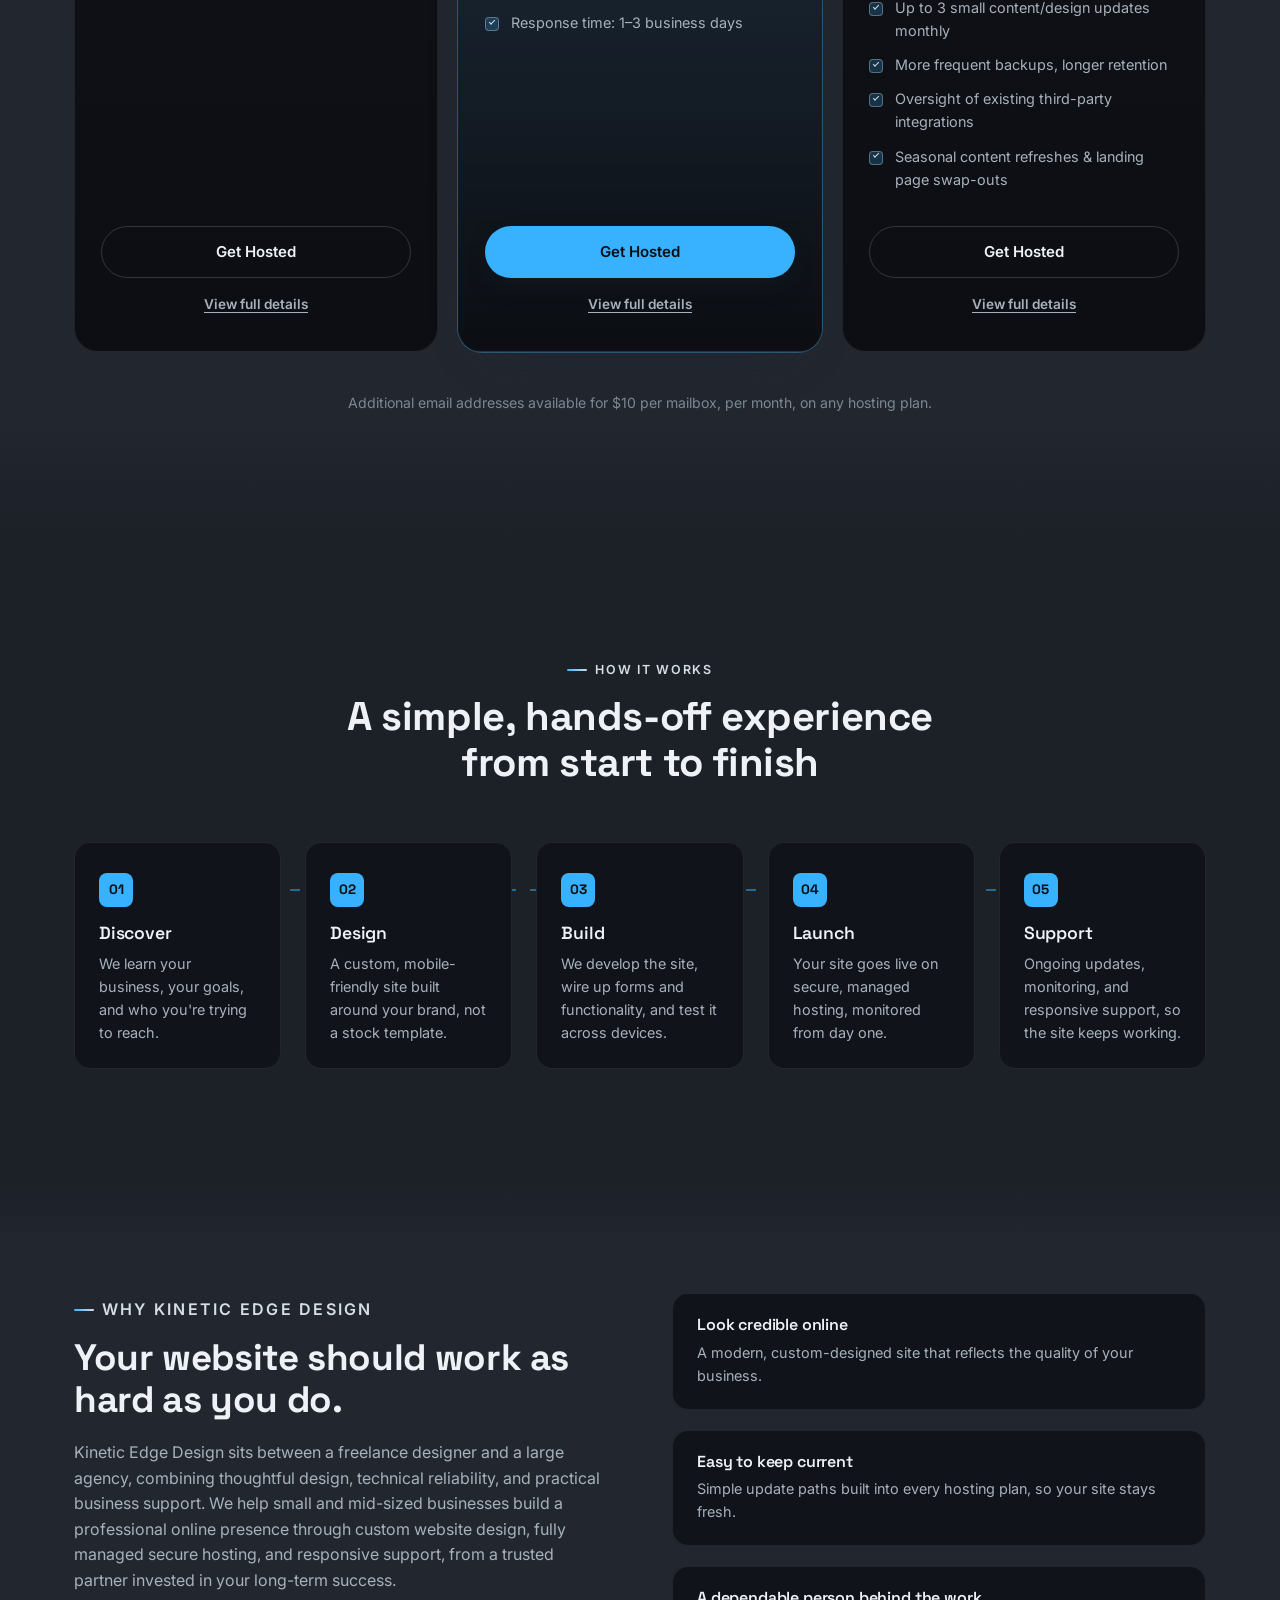
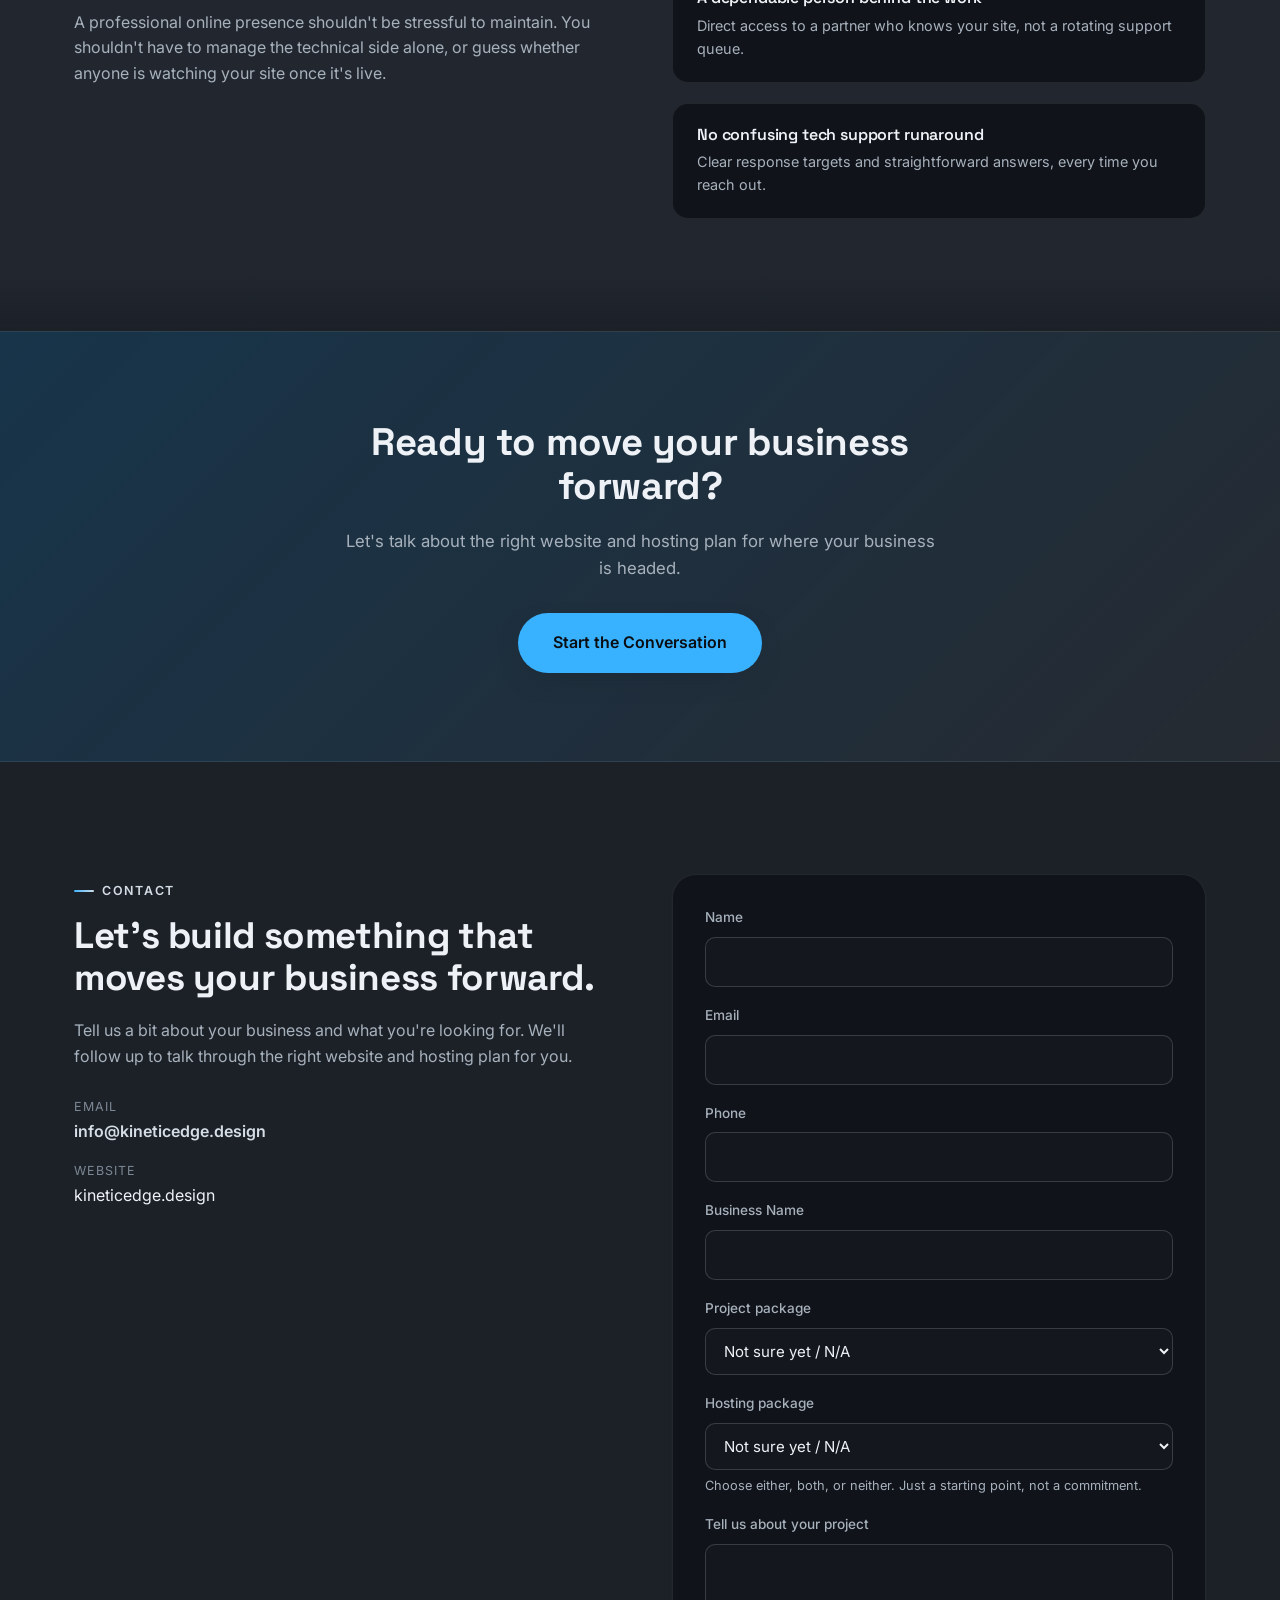
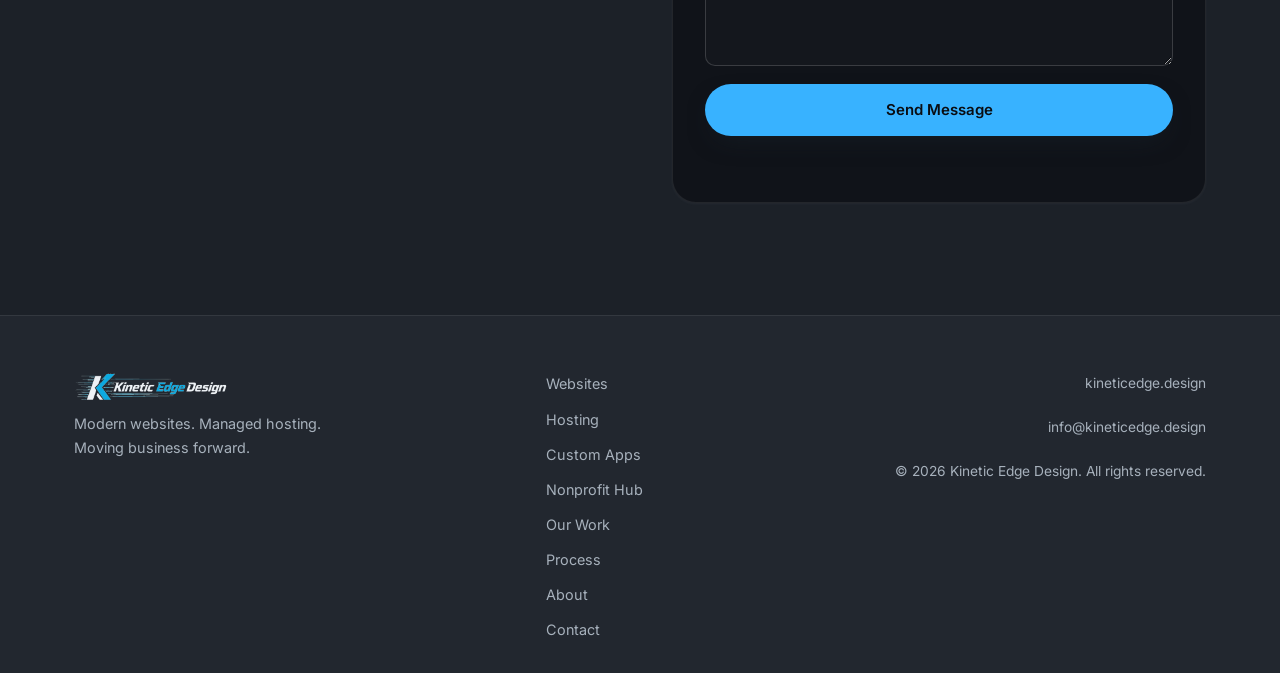
==== commit 49422123: "Add Nonprofit Management Hub product page Introduce nonprofit-hub.html describing the donor and volu" ====
--- a/index.html
+++ b/index.html
@@ -20,7 +20,7 @@
 <link rel="preconnect" href="https://fonts.googleapis.com">
 <link rel="preconnect" href="https://fonts.gstatic.com" crossorigin>
 <link href="https://fonts.googleapis.com/css2?family=Space+Grotesk:wght@500;600;700&family=Inter:wght@400;500;600;700&display=swap" rel="stylesheet">
-<link rel="stylesheet" href="css/style.css?v=20260805-26">
+<link rel="stylesheet" href="css/style.css?v=20260918-3">
 </head>
 <body>
 
@@ -41,6 +41,7 @@
       <a href="#services">Websites</a>
       <a href="#hosting">Hosting</a>
       <a href="custom-applications.html">Custom Apps</a>
+      <a href="nonprofit-hub.html">Nonprofit Hub</a>
       <a href="work.html">Our Work</a>
       <a href="#process">Process</a>
       <a href="#about">About</a>
@@ -584,13 +585,15 @@
           <input type="text" id="business" name="business" autocomplete="organization">
         </div>
         <div class="form-row">
-          <label for="design-package">Website design package</label>
+          <label for="design-package">Project package</label>
           <select id="design-package" name="design_package">
             <option value="">Not sure yet / N/A</option>
             <option value="Personal Site" data-package-id="dialog-personal-site">Personal Site</option>
             <option value="Basic" data-package-id="dialog-basic">Basic</option>
             <option value="Intermediate" data-package-id="dialog-intermediate">Intermediate</option>
             <option value="Advanced" data-package-id="dialog-advanced">Advanced</option>
+            <option value="Custom Application" data-package-id="custom-application">Custom Application</option>
+            <option value="Nonprofit Management Hub" data-package-id="nonprofit-hub">Nonprofit Management Hub</option>
           </select>
         </div>
         <div class="form-row">
@@ -636,6 +639,7 @@
       <a href="#services">Websites</a>
       <a href="#hosting">Hosting</a>
       <a href="custom-applications.html">Custom Apps</a>
+      <a href="nonprofit-hub.html">Nonprofit Hub</a>
       <a href="work.html">Our Work</a>
       <a href="#process">Process</a>
       <a href="#about">About</a>
@@ -650,6 +654,6 @@
   </div>
 </footer>
 
-<script src="js/main.js?v=20260805-10"></script>
+<script src="js/main.js?v=20260918-1"></script>
 </body>
 </html>
--- a/css/style.css
+++ b/css/style.css
@@ -300,8 +300,19 @@
 
 .main-nav {
   display: flex;
-  gap: 32px;
+  gap: 26px;
   margin: 0 auto;
+}
+.main-nav a { white-space: nowrap; }
+.main-nav a + a::before {
+  content: "";
+  position: absolute;
+  left: -13px;
+  top: 50%;
+  transform: translateY(-50%);
+  width: 1px;
+  height: 14px;
+  background: var(--border);
 }
 .main-nav a {
   font-size: 0.92rem;
@@ -566,6 +577,9 @@
 .section-head h1,
 .section-head h2 { font-size: clamp(1.8rem, 3.4vw, 2.5rem); }
 .section-lede { font-size: 1.05rem; }
+.section-lede a { text-decoration: underline; text-underline-offset: 3px; }
+.page-hero .hero-actions { justify-content: center; margin: 28px 0 0; }
+.about-copy .hosting-showcase { max-width: 100%; margin-top: 28px; }
 
 .offer-banner {
   display: flex;
@@ -745,6 +759,7 @@
   gap: 20px;
 }
 .pricing-grid--three { grid-template-columns: repeat(3, 1fr); }
+.pricing-grid--two { grid-template-columns: repeat(2, 1fr); max-width: 800px; margin: 0 auto; }
 
 .price-card {
   position: relative;
@@ -1323,6 +1338,9 @@
 /* ---------------- Responsive ---------------- */
 
 @media (max-width: 1080px) {
+  .main-nav { gap: 16px; }
+  .main-nav a { font-size: 0.86rem; }
+  .main-nav a + a::before { left: -8px; }
   .pricing-grid,
   .pricing-grid--three,
   .portfolio-grid { grid-template-columns: repeat(2, 1fr); }
@@ -1341,7 +1359,7 @@
   .design-intro .offer-banner { margin-left: auto; }
 }
 
-@media (max-width: 780px) {
+@media (max-width: 1000px) {
   .main-nav {
     position: absolute;
     top: var(--header-h);
@@ -1363,6 +1381,7 @@
     pointer-events: auto;
   }
   .main-nav a { padding: 14px 0; border-bottom: 1px solid var(--border); }
+  .main-nav a + a::before { display: none; }
   .main-nav a:last-child { border-bottom: none; }
   .header-actions .btn--sm { display: none; }
   .nav-toggle { display: flex; }
@@ -1370,6 +1389,7 @@
 
 @media (max-width: 640px) {
   .pricing-grid,
+  .pricing-grid--two,
   .pricing-grid--three,
   .process-grid { grid-template-columns: 1fr; }
   .hero { padding: 88px 0 72px; }
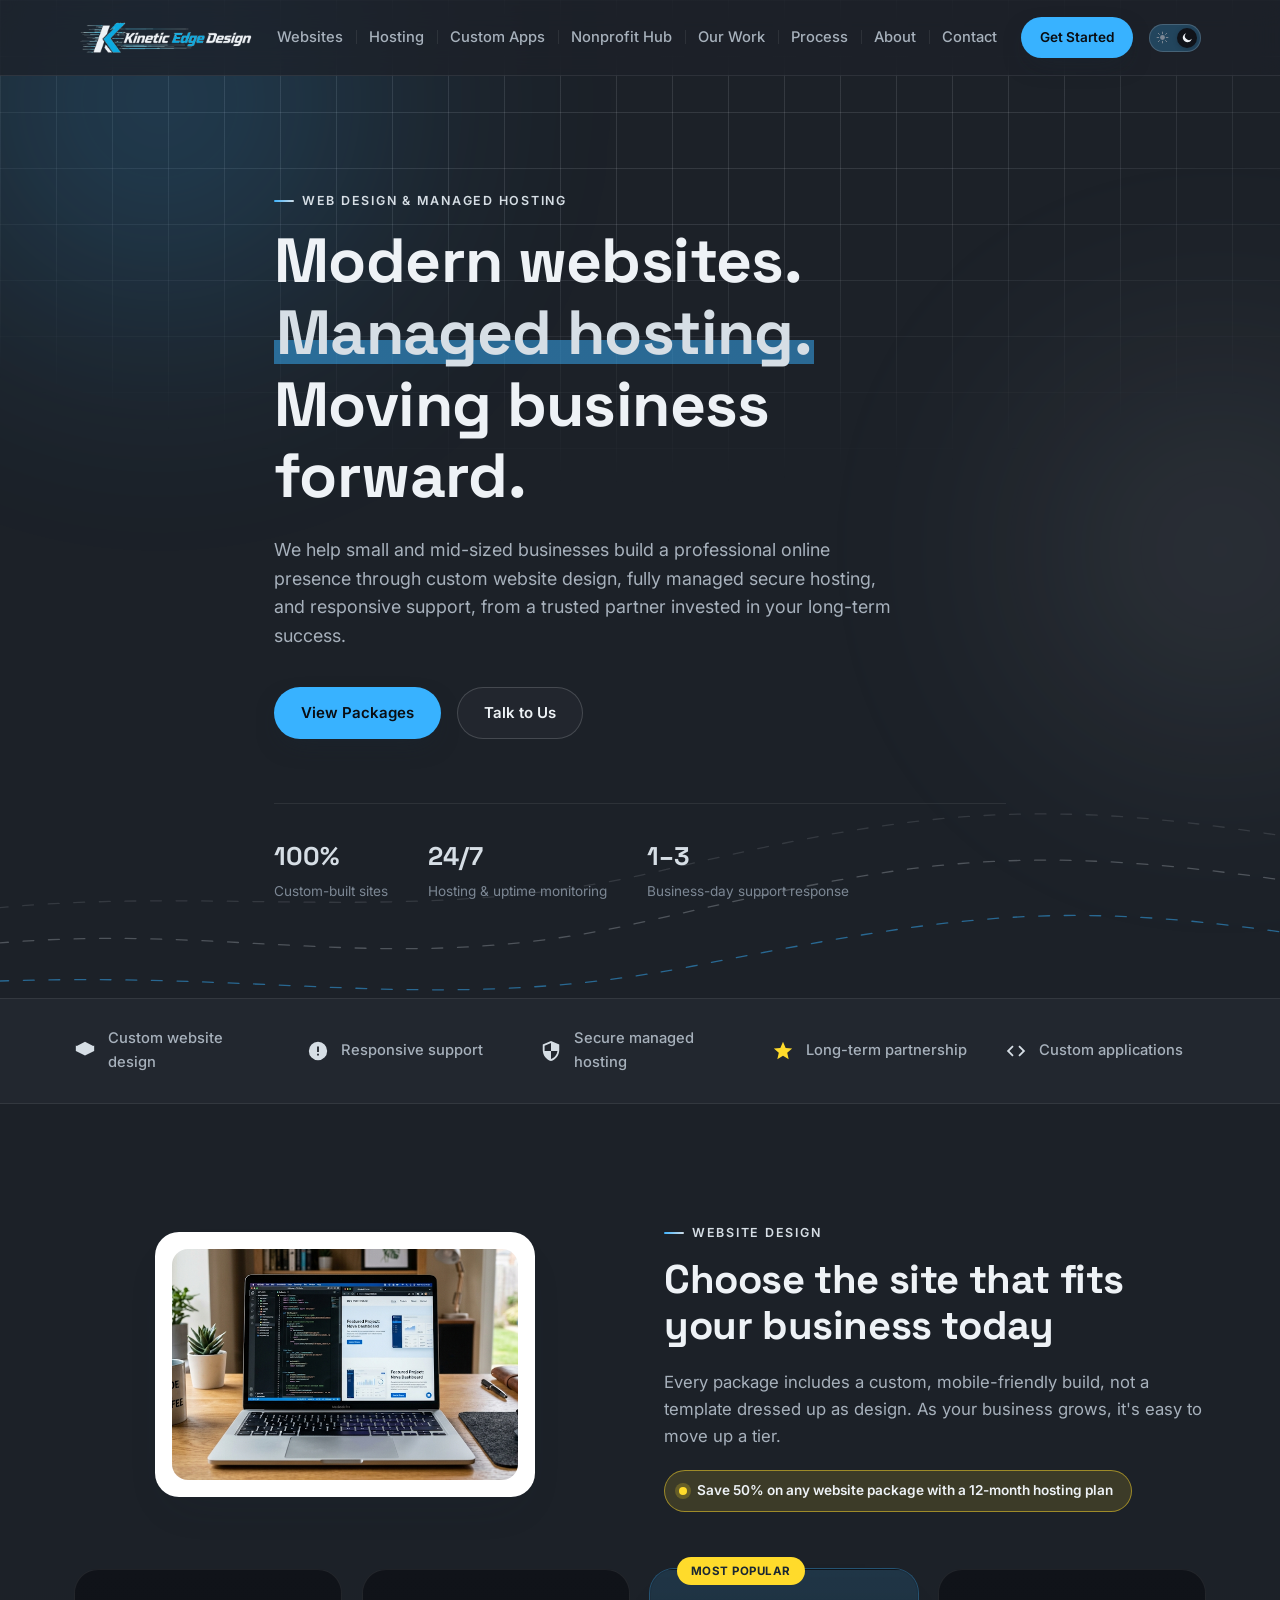
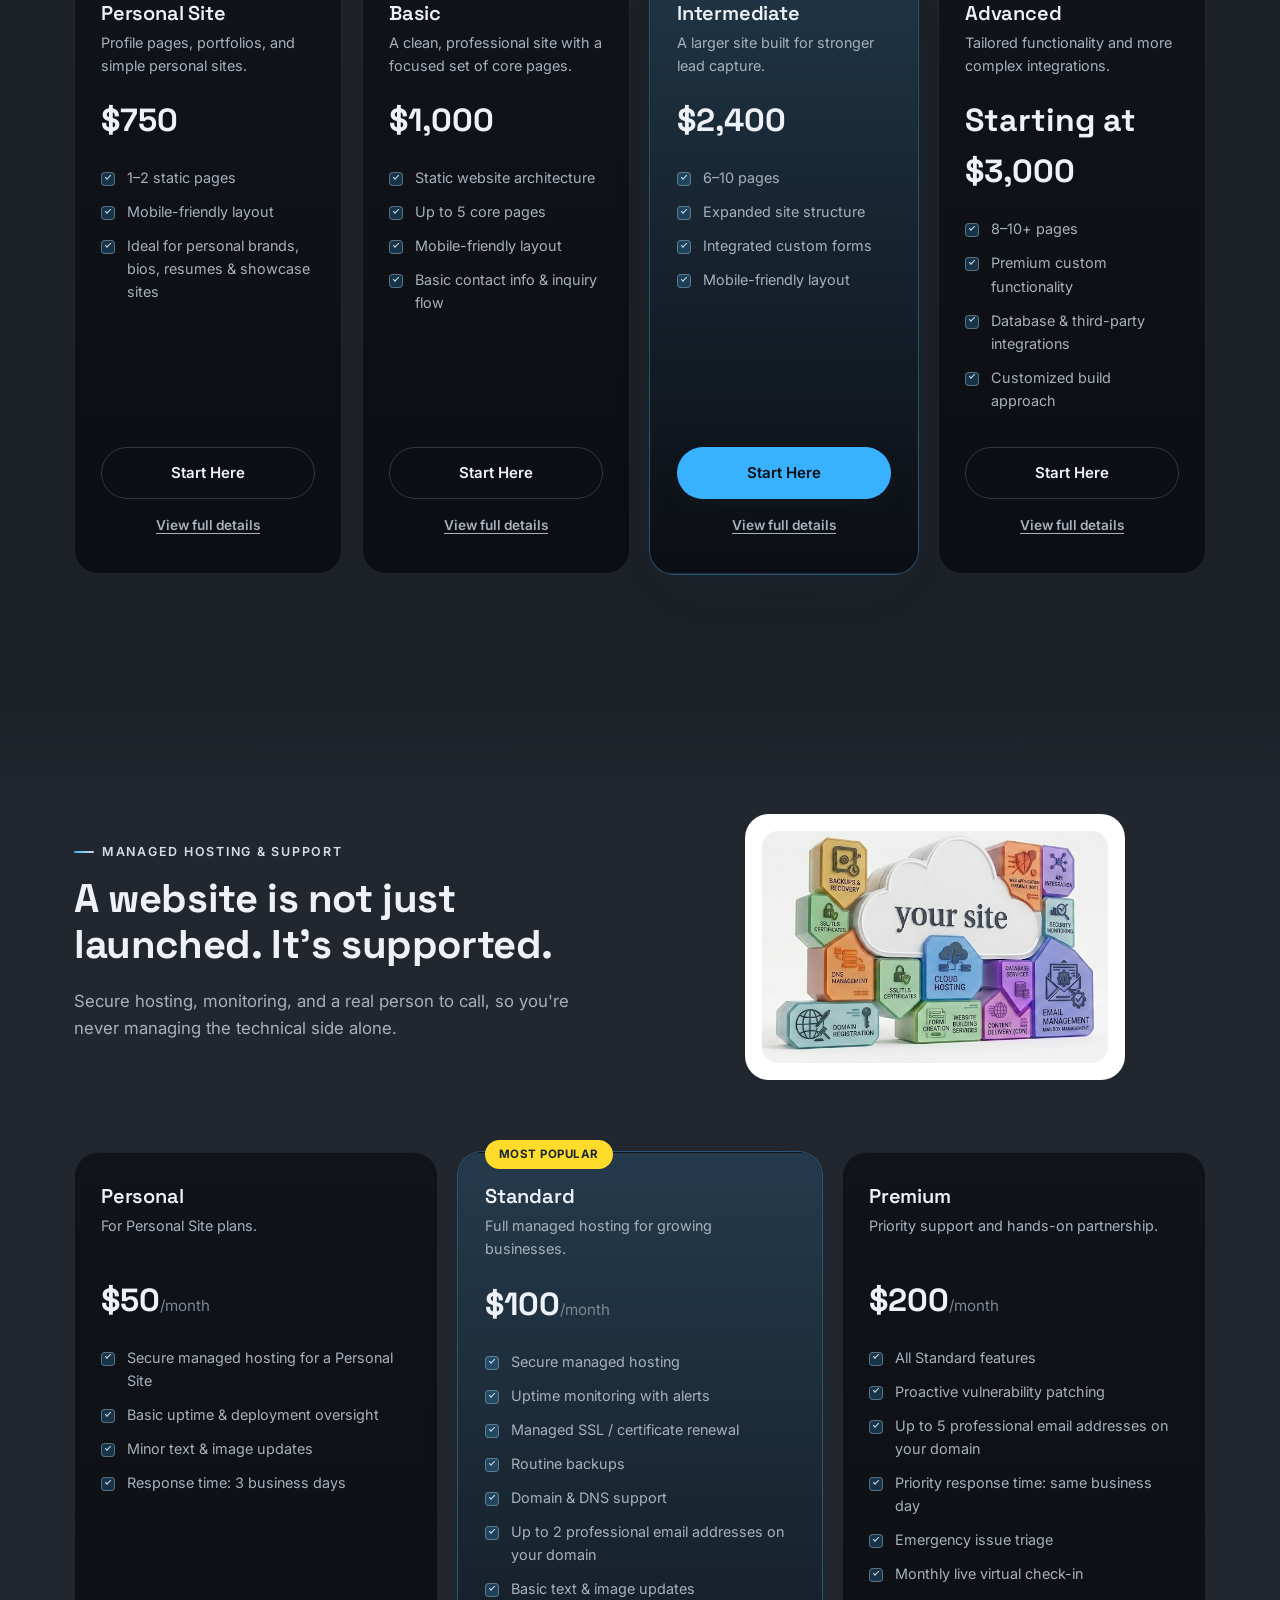
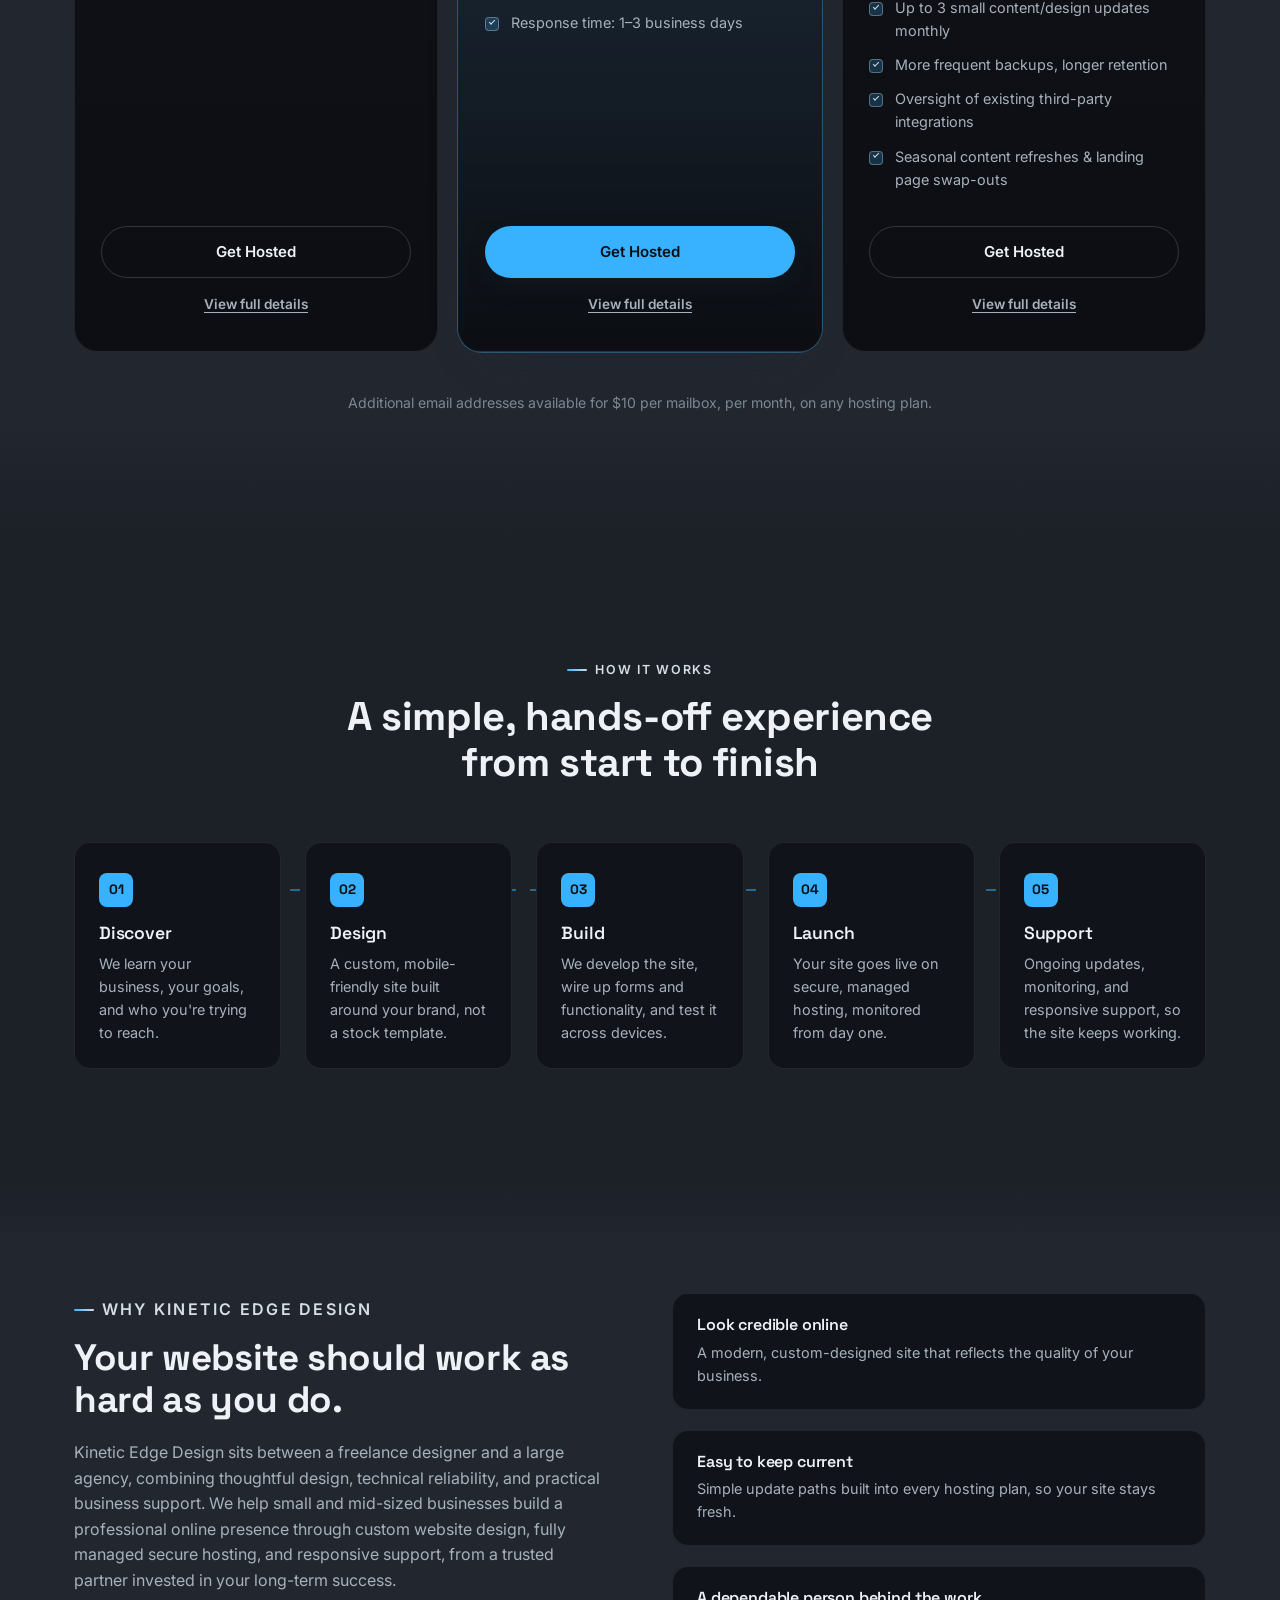
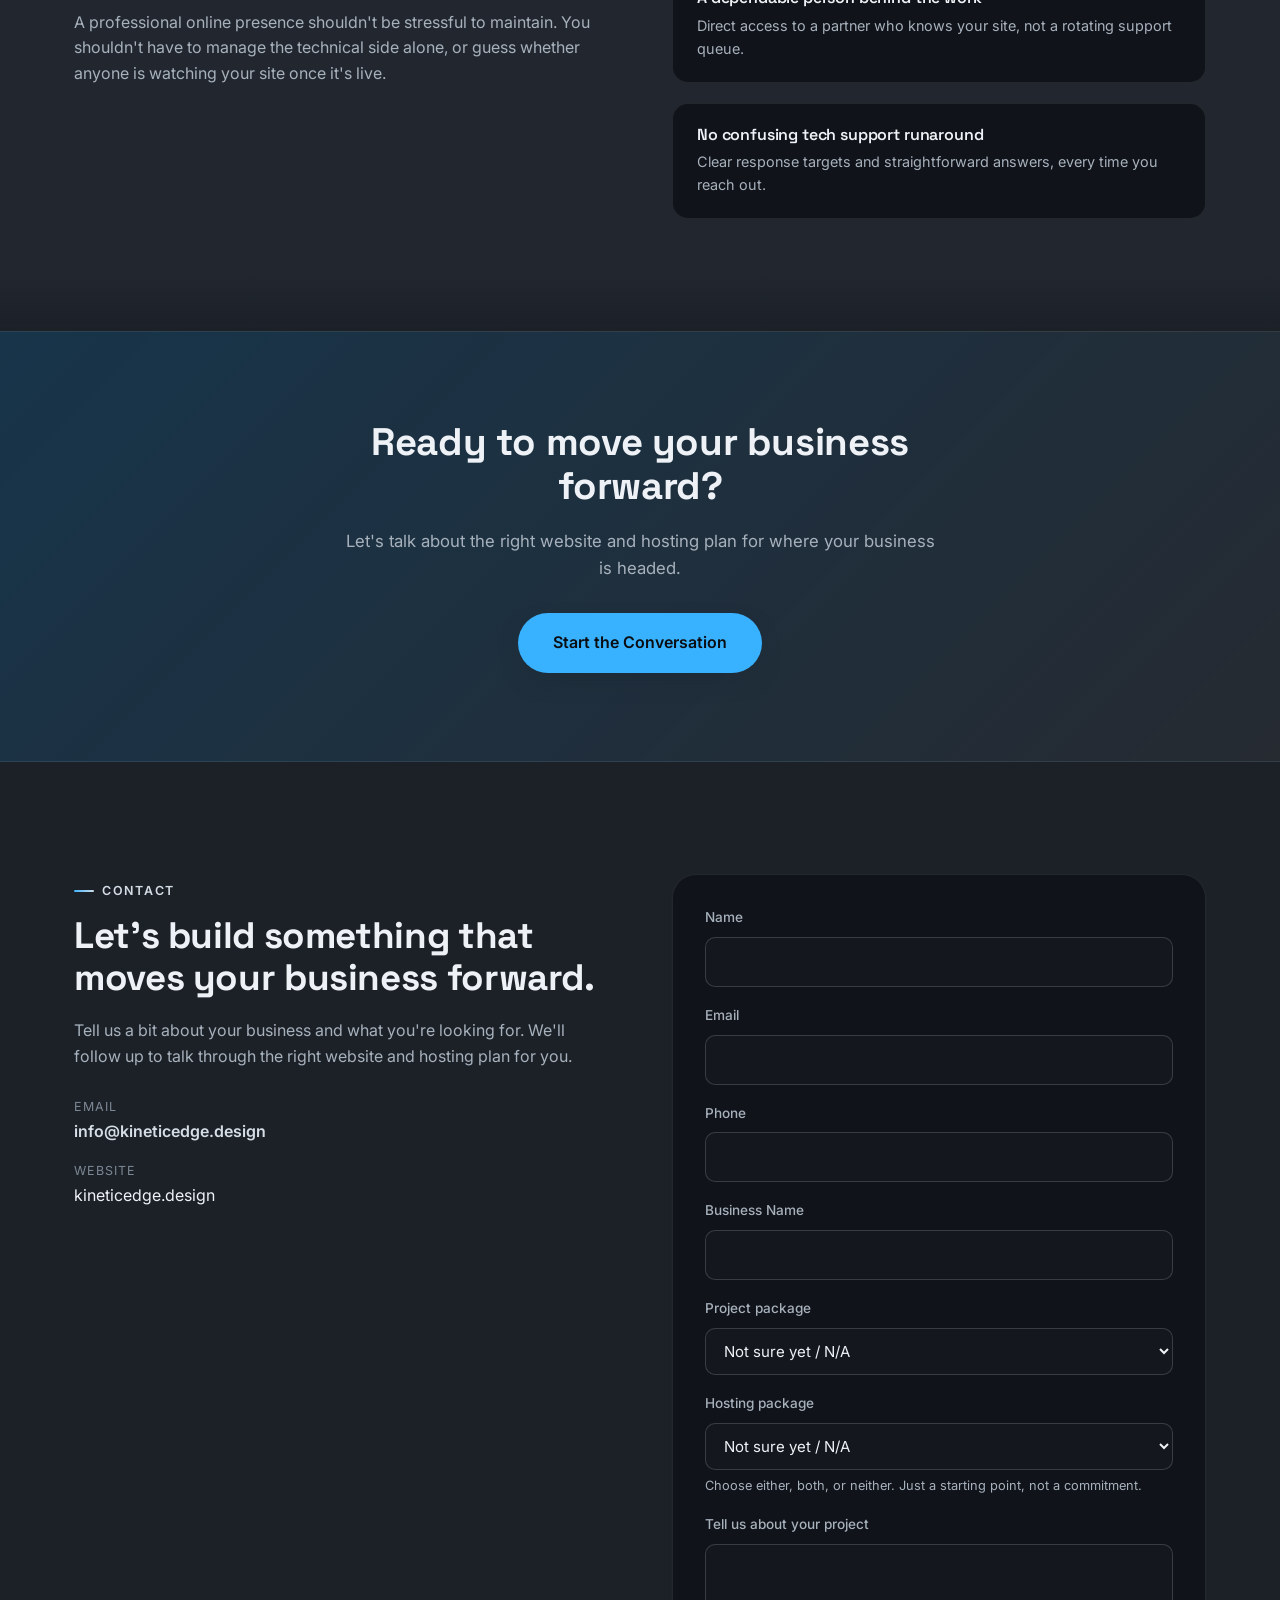
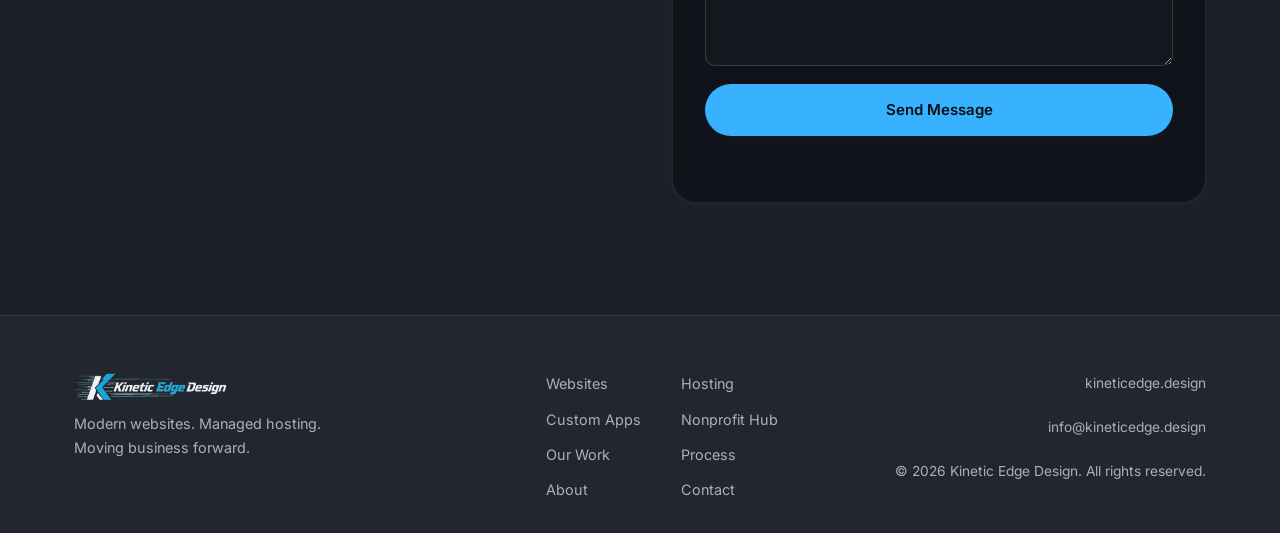
==== commit 460098e7: "Lay out footer nav in two columns Eight links in a single column made the footer tall; a two-column " ====
--- a/index.html
+++ b/index.html
@@ -20,7 +20,7 @@
 <link rel="preconnect" href="https://fonts.googleapis.com">
 <link rel="preconnect" href="https://fonts.gstatic.com" crossorigin>
 <link href="https://fonts.googleapis.com/css2?family=Space+Grotesk:wght@500;600;700&family=Inter:wght@400;500;600;700&display=swap" rel="stylesheet">
-<link rel="stylesheet" href="css/style.css?v=20260918-3">
+<link rel="stylesheet" href="css/style.css?v=20260918-4">
 </head>
 <body>
 
--- a/css/style.css
+++ b/css/style.css
@@ -1302,7 +1302,7 @@
 }
 .footer-brand .brand-logo { height: 30px; }
 .footer-brand p { font-size: 0.9rem; margin-top: 10px; max-width: 260px; }
-.footer-nav { display: grid; gap: 12px; }
+.footer-nav { display: grid; grid-template-columns: repeat(2, max-content); column-gap: 40px; row-gap: 12px; }
 .footer-nav a { font-size: 0.9rem; color: var(--text-muted); }
 .footer-nav a:hover { color: var(--text); }
 .footer-meta { font-size: 0.86rem; color: var(--text-faint); display: grid; gap: 8px; text-align: right; }
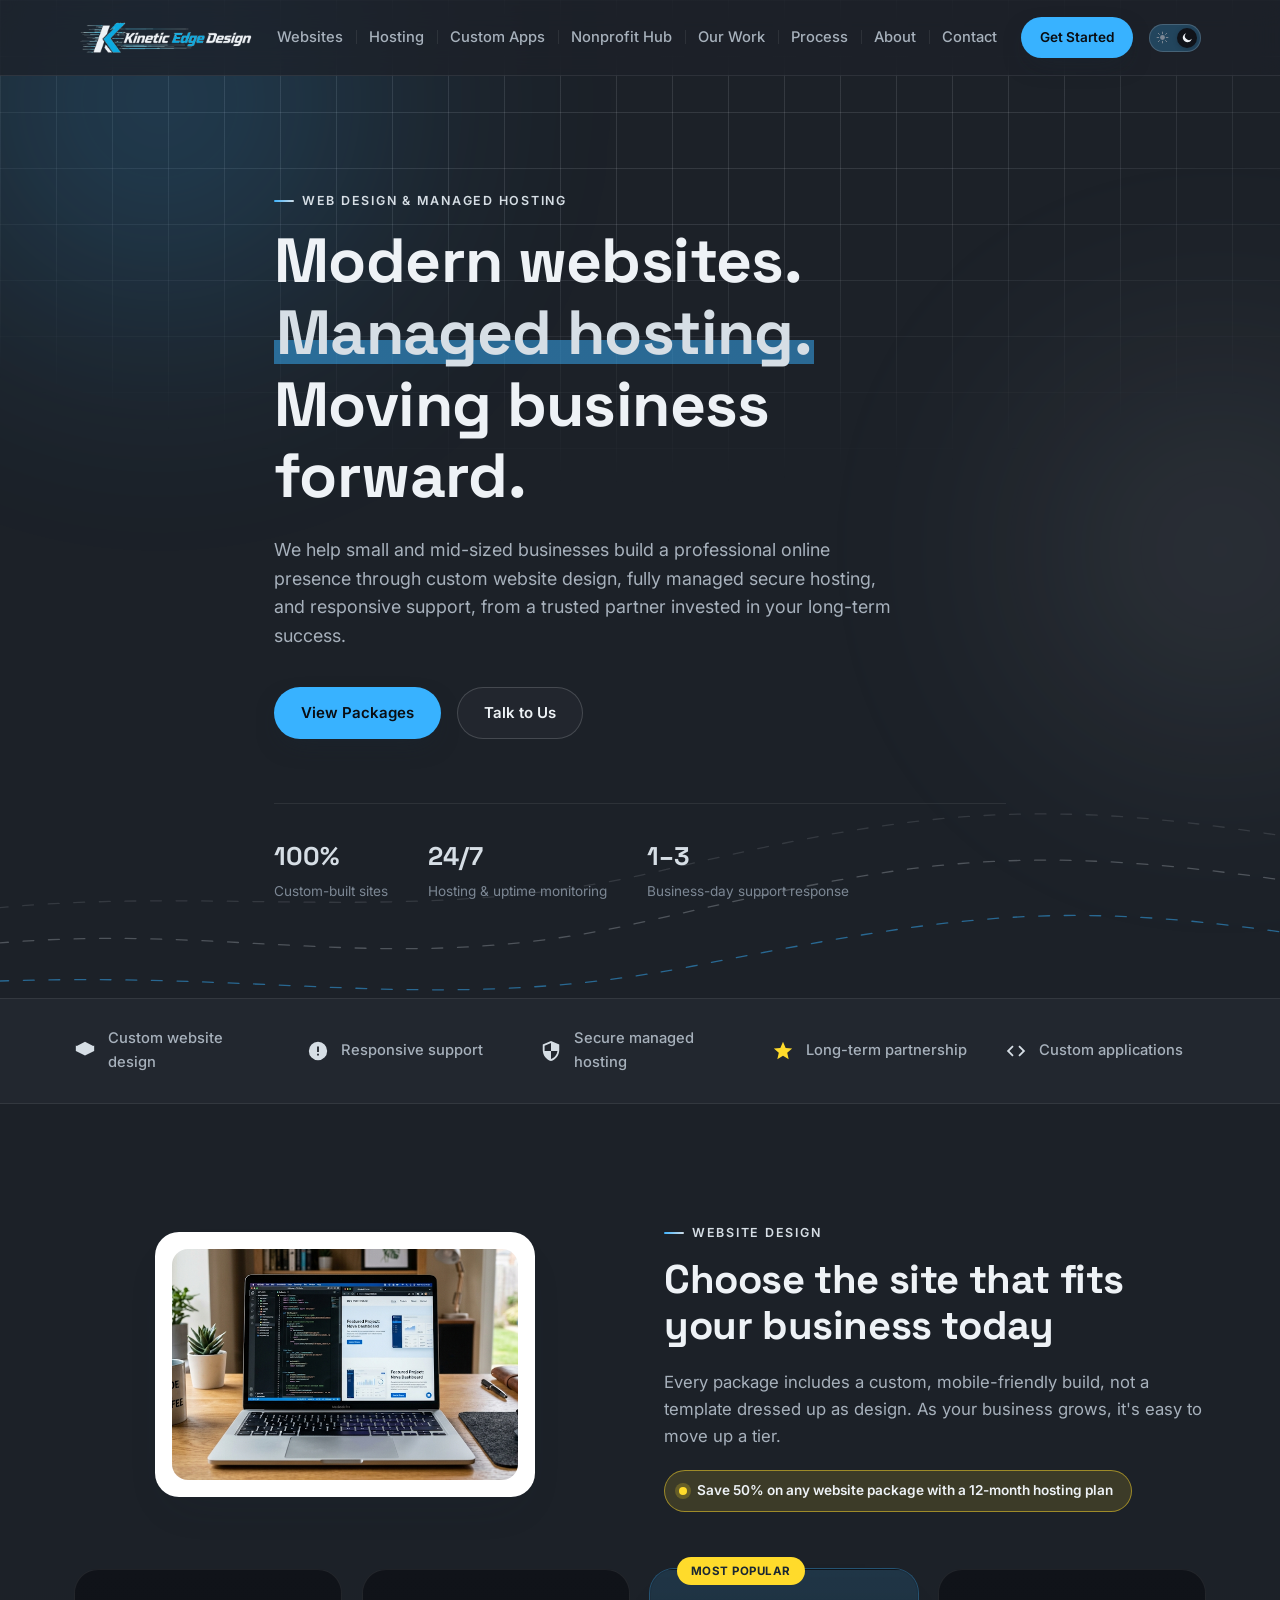
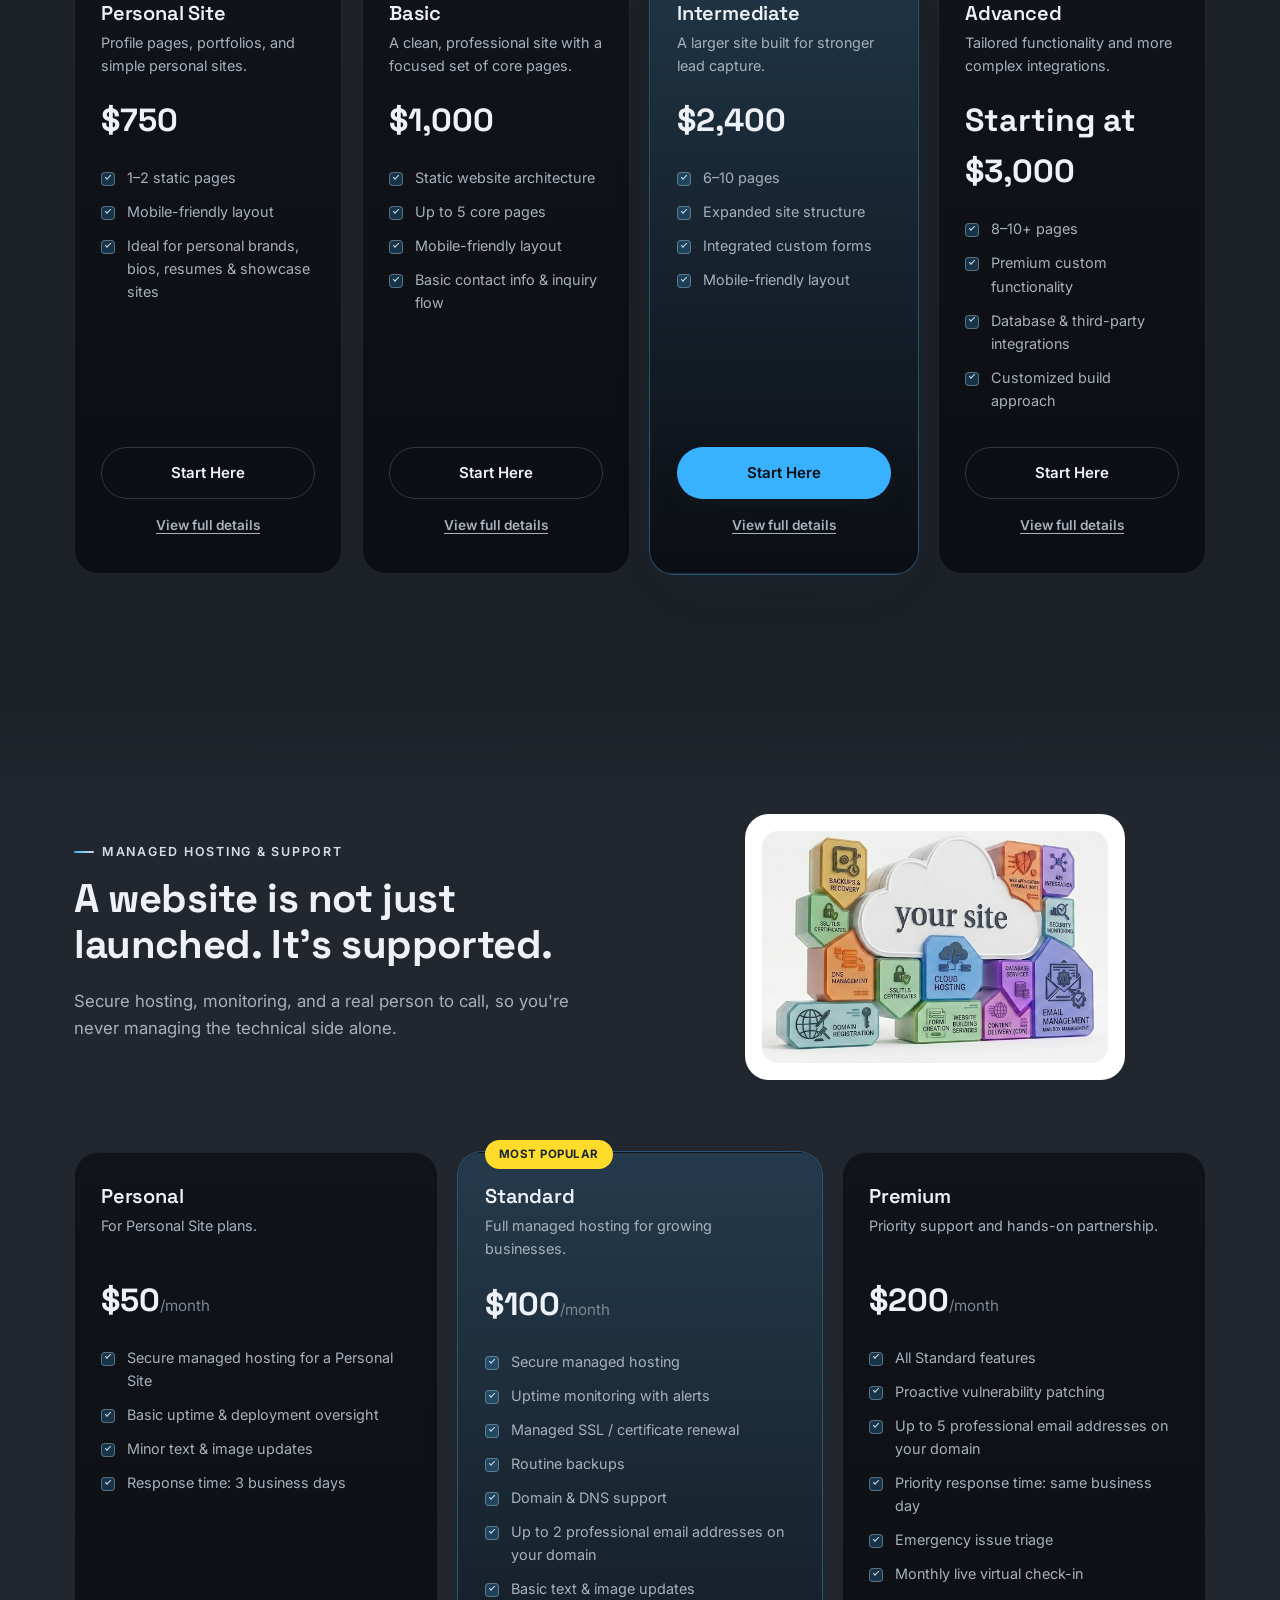
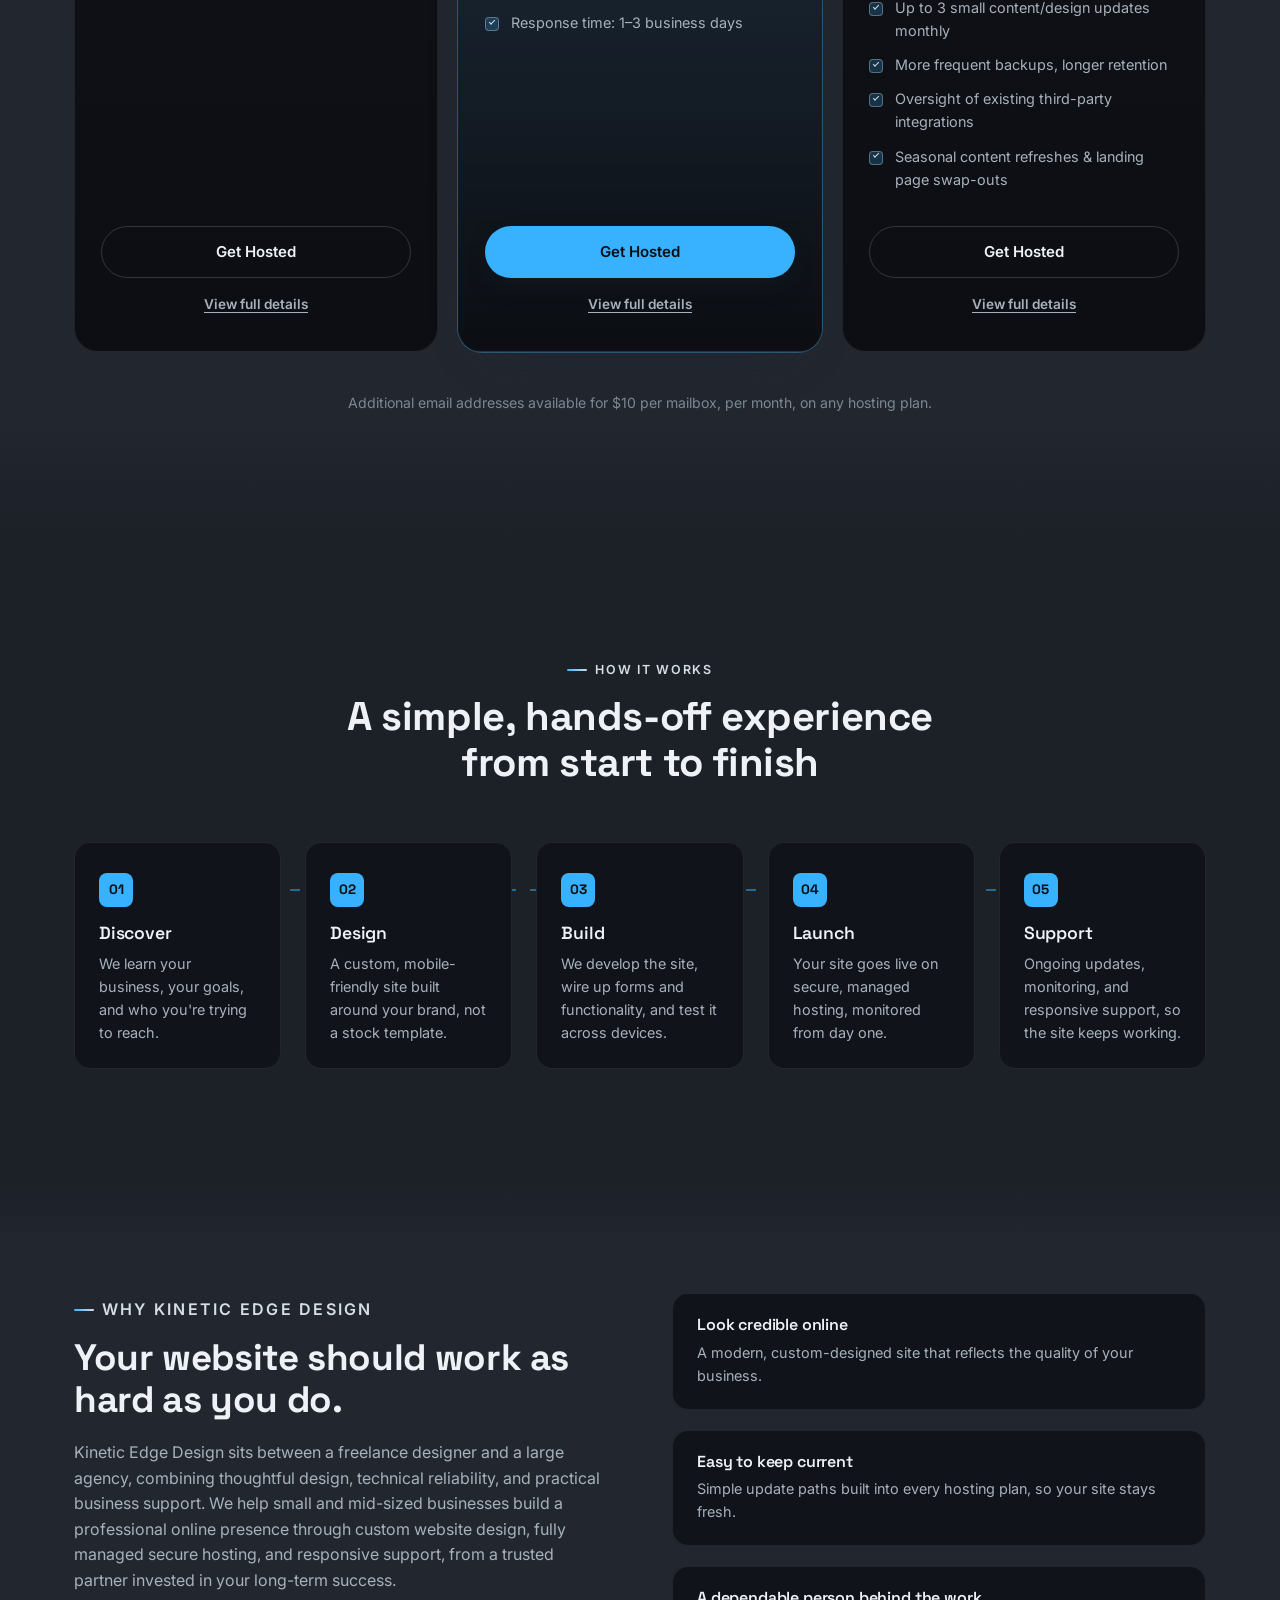
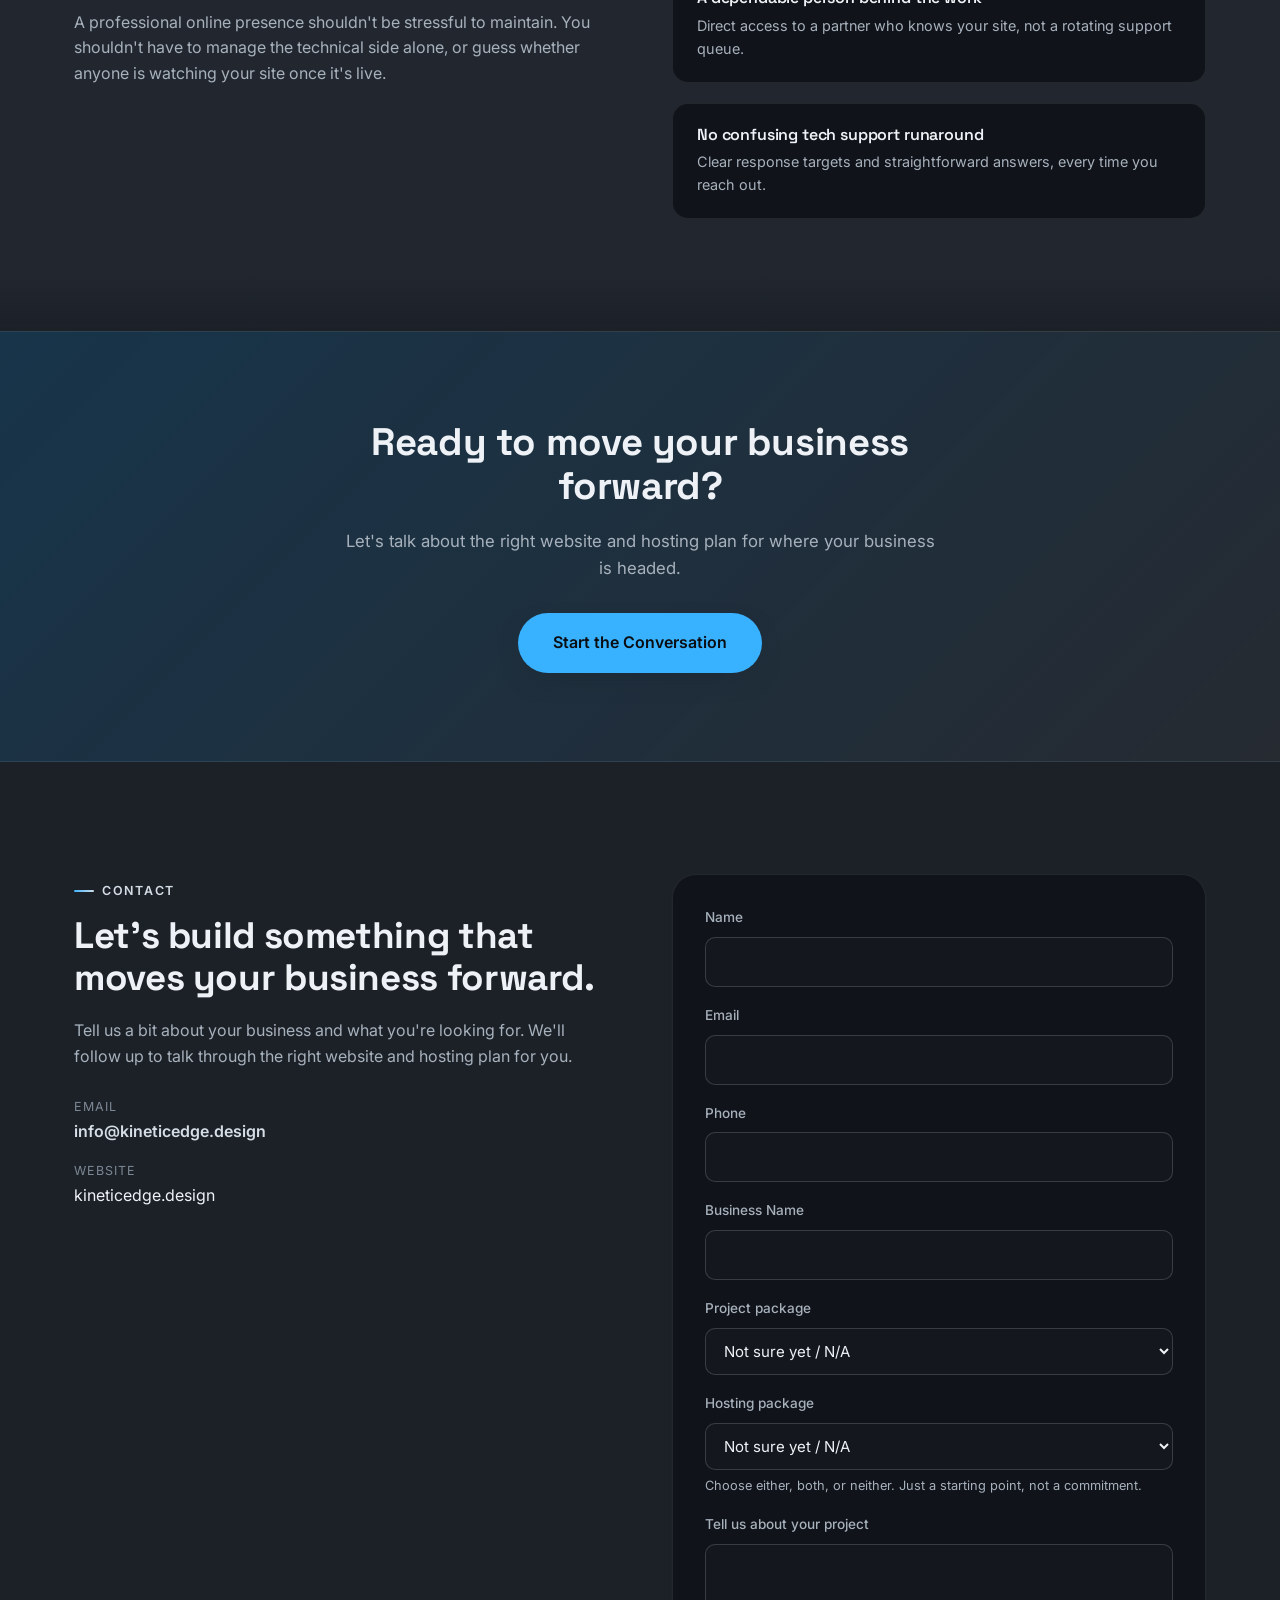
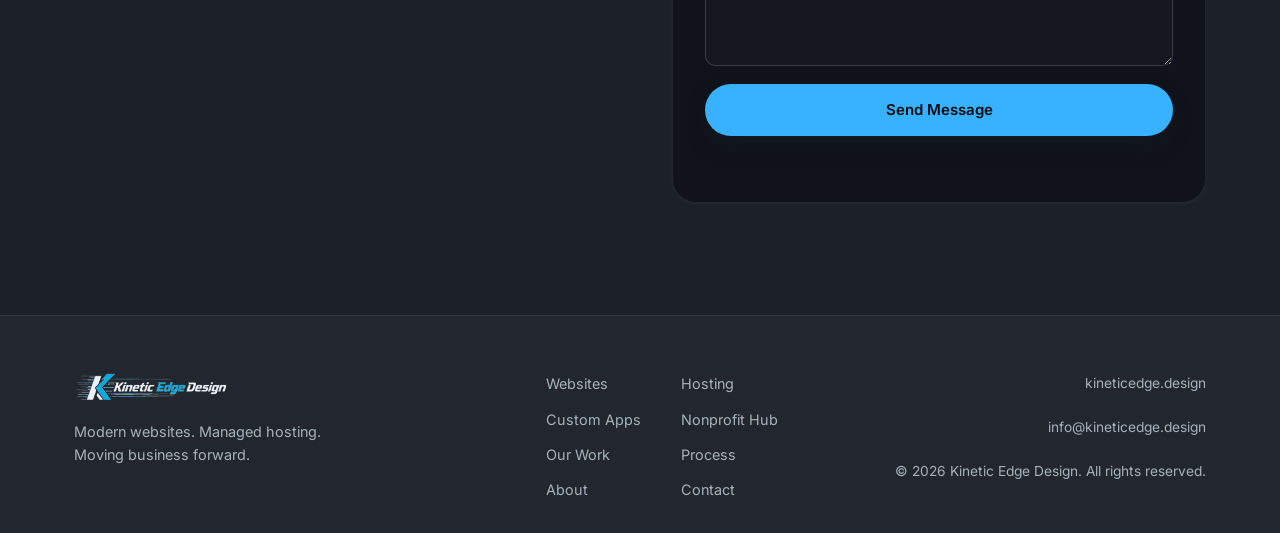
==== commit 2b013018: "Link the footer logo to the homepage Co-Authored-By: Claude Fable 5.1 <noreply@anthropic.com>" ====
--- a/index.html
+++ b/index.html
@@ -20,7 +20,7 @@
 <link rel="preconnect" href="https://fonts.googleapis.com">
 <link rel="preconnect" href="https://fonts.gstatic.com" crossorigin>
 <link href="https://fonts.googleapis.com/css2?family=Space+Grotesk:wght@500;600;700&family=Inter:wght@400;500;600;700&display=swap" rel="stylesheet">
-<link rel="stylesheet" href="css/style.css?v=20260918-4">
+<link rel="stylesheet" href="css/style.css?v=20260918-6">
 </head>
 <body>
 
@@ -630,8 +630,10 @@
 <footer class="site-footer">
   <div class="container footer-inner">
     <div class="footer-brand">
-      <img class="brand-logo brand-logo--light" src="assets/logo/kinetic-edge-logo-transparent.png" alt="Kinetic Edge Design" height="30">
-      <img class="brand-logo brand-logo--dark" src="assets/logo/kinetic-edge-logo-dark-transparent.png" alt="Kinetic Edge Design" height="30">
+      <a href="index.html" class="footer-brand__link" aria-label="Kinetic Edge Design home">
+        <img class="brand-logo brand-logo--light" src="assets/logo/kinetic-edge-logo-transparent.png" alt="Kinetic Edge Design" height="30">
+        <img class="brand-logo brand-logo--dark" src="assets/logo/kinetic-edge-logo-dark-transparent.png" alt="Kinetic Edge Design" height="30">
+      </a>
       <p>Modern websites. Managed hosting. Moving business forward.</p>
     </div>
 
@@ -647,8 +649,8 @@
     </nav>
 
     <div class="footer-meta">
-      <p>kineticedge.design</p>
-      <p>info@kineticedge.design</p>
+      <p><a href="https://kineticedge.design">kineticedge.design</a></p>
+      <p><a href="mailto:info@kineticedge.design">info@kineticedge.design</a></p>
       <p>&copy; <span id="year"></span> Kinetic Edge Design. All rights reserved.</p>
     </div>
   </div>
--- a/css/style.css
+++ b/css/style.css
@@ -1300,12 +1300,14 @@
   gap: 32px;
   align-items: start;
 }
+.footer-brand__link { display: inline-block; }
 .footer-brand .brand-logo { height: 30px; }
 .footer-brand p { font-size: 0.9rem; margin-top: 10px; max-width: 260px; }
 .footer-nav { display: grid; grid-template-columns: repeat(2, max-content); column-gap: 40px; row-gap: 12px; }
 .footer-nav a { font-size: 0.9rem; color: var(--text-muted); }
 .footer-nav a:hover { color: var(--text); }
 .footer-meta { font-size: 0.86rem; color: var(--text-faint); display: grid; gap: 8px; text-align: right; }
+.footer-meta a:hover { color: var(--text); text-decoration: underline; text-underline-offset: 3px; }
 
 @media (max-width: 720px) {
   .footer-inner { grid-template-columns: 1fr; text-align: left; }
